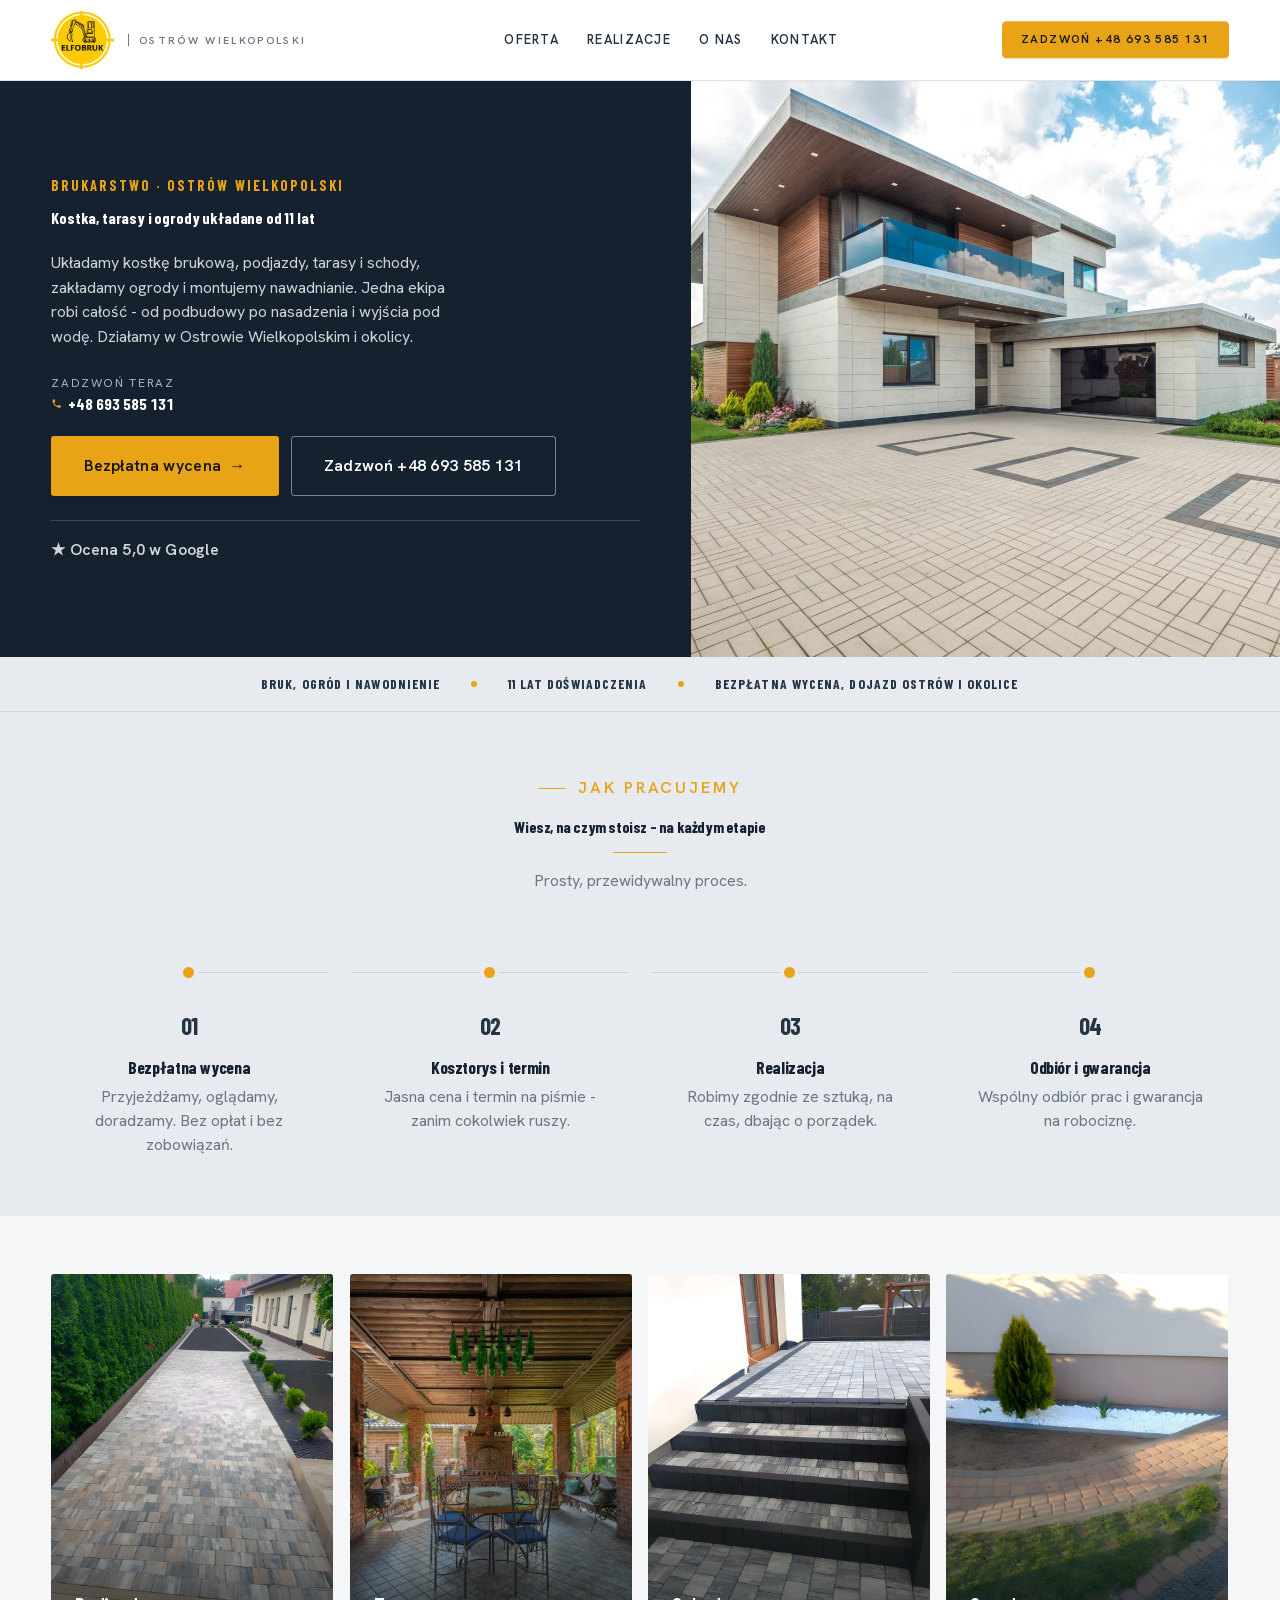
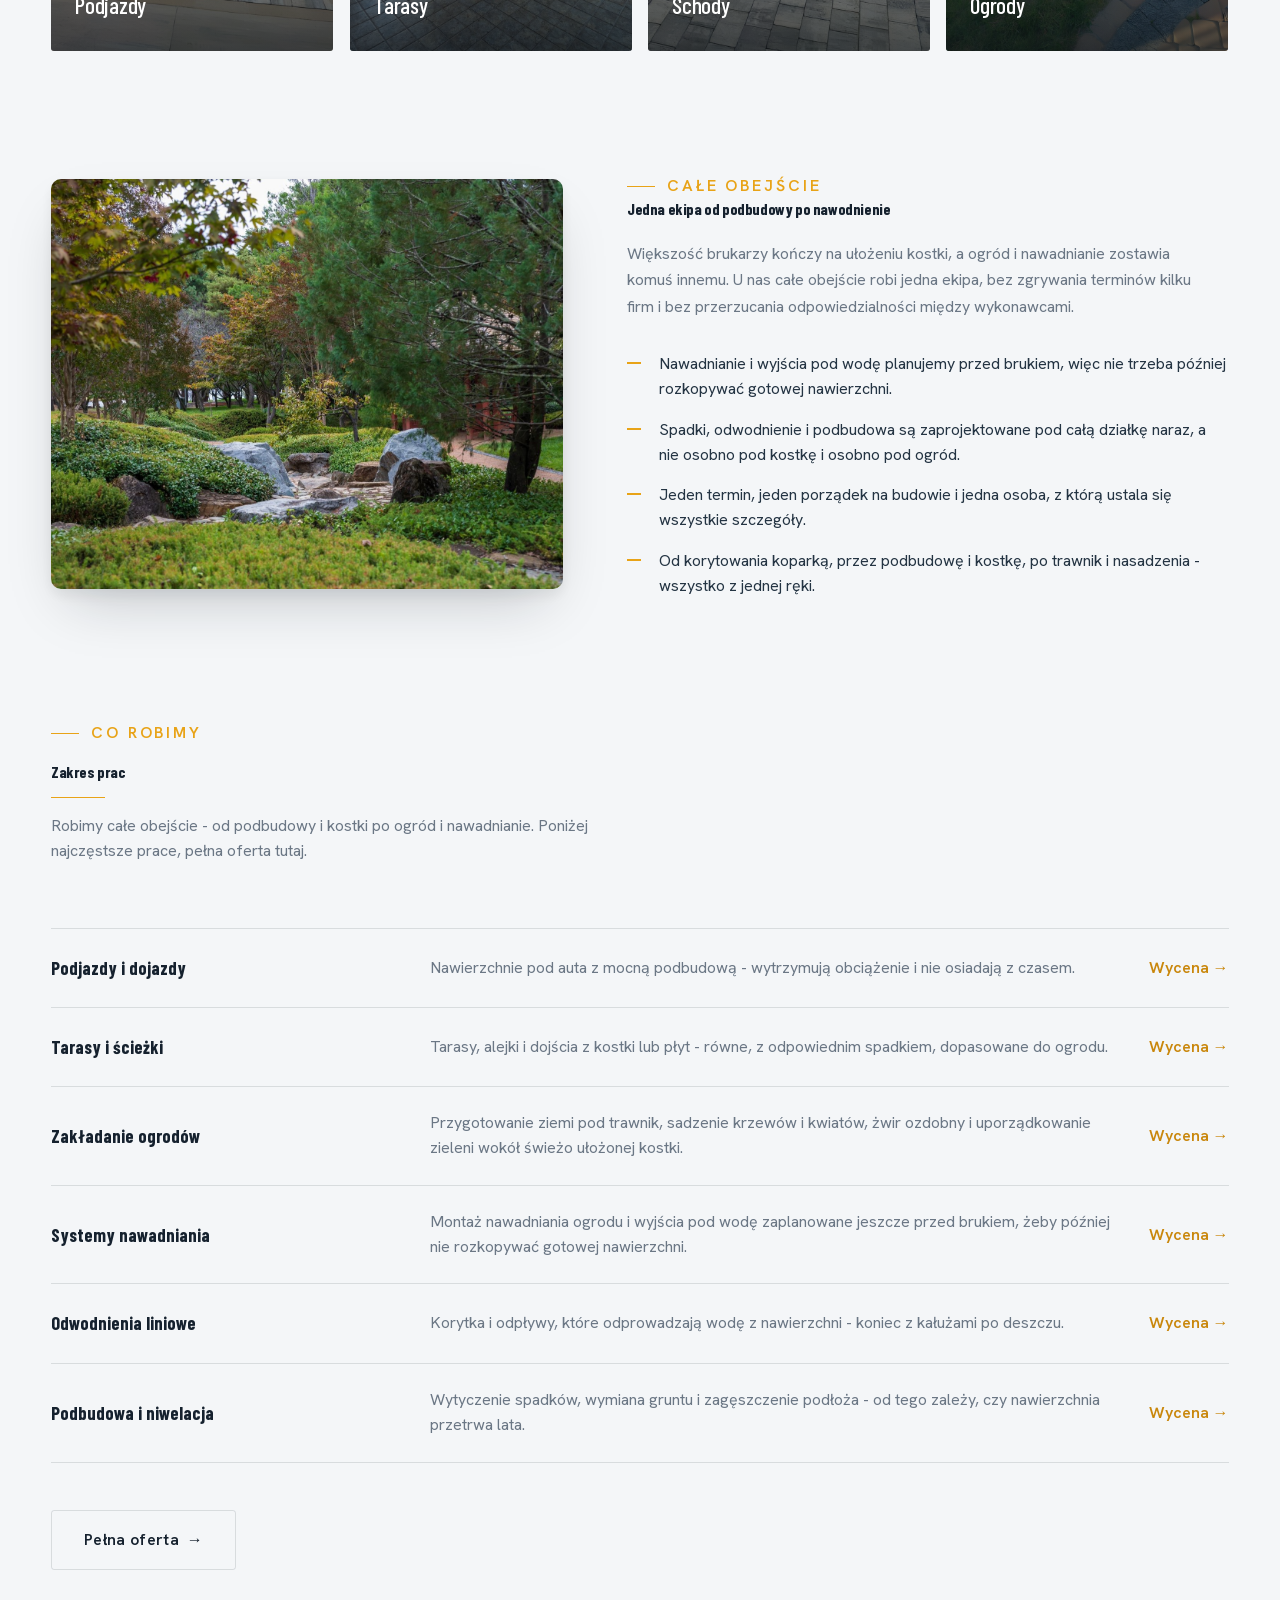
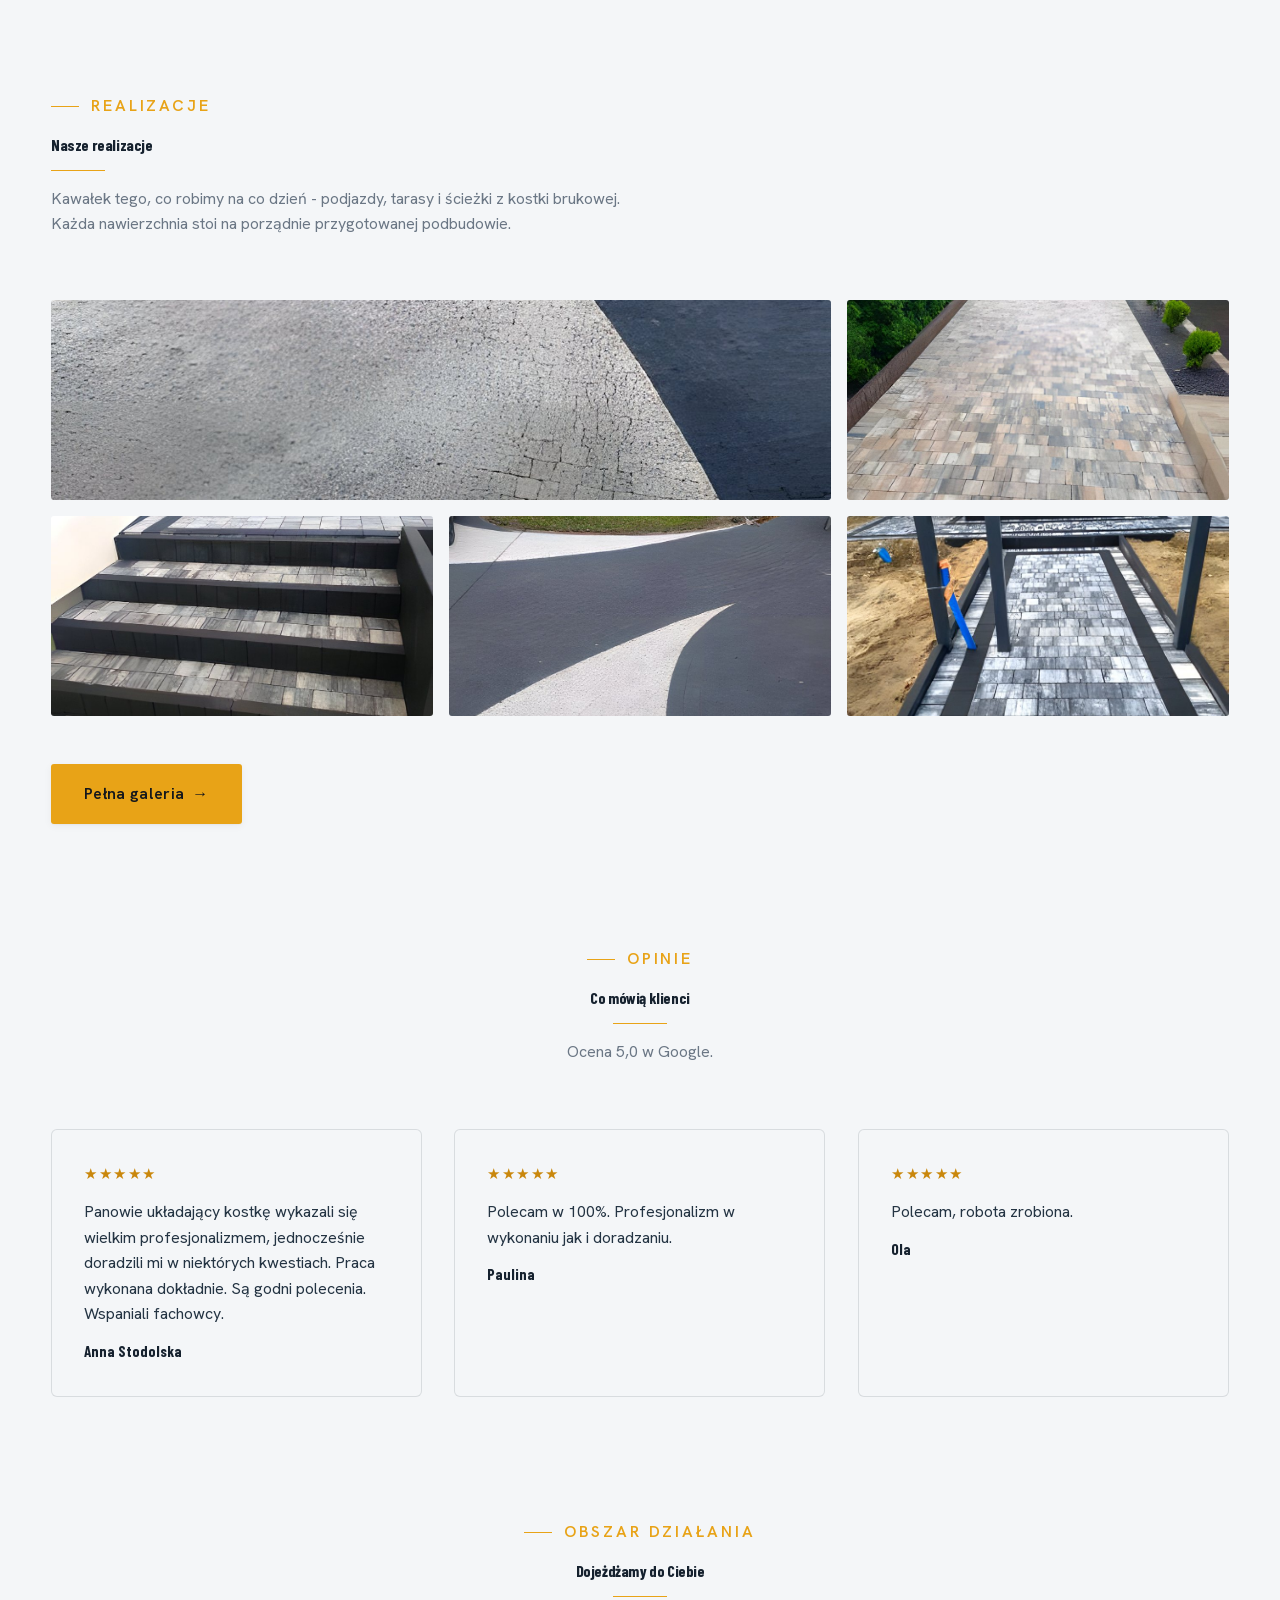
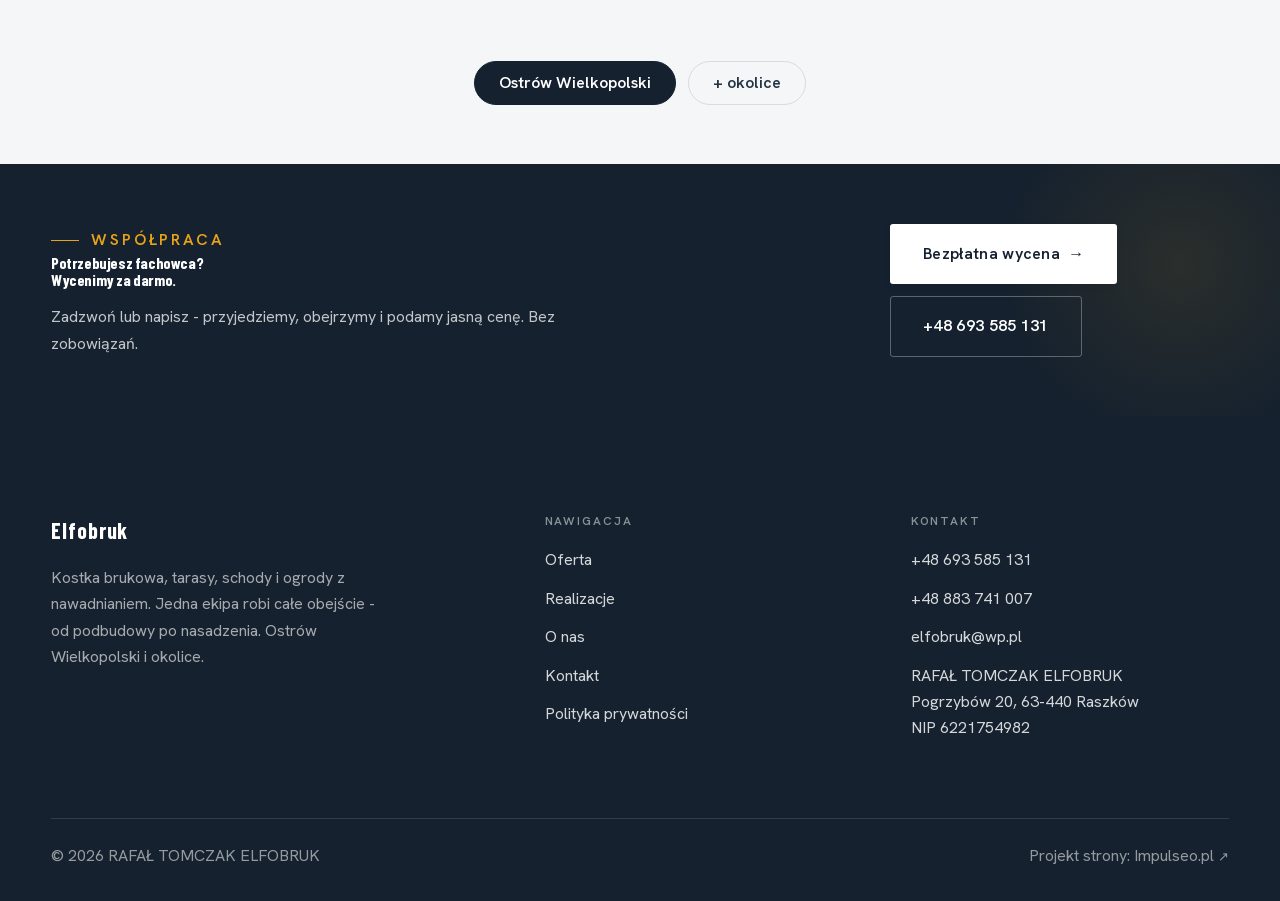
==== index.html @ 78e5d78e "Oferta bez zdjęć (sam opis) + usunięcie 'Sprzątamy po sobie' z kroku 04 - oferta.html: 9 usług bez g" ====
<!DOCTYPE html>
<html lang="pl">
<head>
<meta charset="UTF-8">
<meta name="viewport" content="width=device-width, initial-scale=1.0">
<title>Elfobruk - Brukarstwo · Ostrów Wielkopolski</title>
<meta name="description" content="Elfobruk (Rafał Tomczak) - kostka brukowa, podjazdy, tarasy, schody, zakładanie ogrodów i nawadnianie. Jedna ekipa od podbudowy po nasadzenia. Ostrów Wielkopolski i okolice.">
<link rel="stylesheet" href="assets/fonts.css">
<link rel="stylesheet" href="assets/styles.css">
<link rel="icon" href="favicon-180.png" sizes="180x180" type="image/png">
<link rel="icon" href="favicon-32.png" sizes="32x32" type="image/png">
<link rel="apple-touch-icon" href="favicon-180.png">
<link rel="canonical" href="https://elfobruk.pl/index.html">
<meta property="og:title" content="Elfobruk - Brukarstwo · Ostrów Wielkopolski">
<meta property="og:description" content="Elfobruk (Rafał Tomczak) - kostka brukowa, podjazdy, tarasy, schody, zakładanie ogrodów i nawadnianie. Jedna ekipa od podbudowy po nasadzenia. Ostrów Wielkopolski i okolice.">
<meta property="og:type" content="website">
<meta property="og:url" content="https://elfobruk.pl/index.html">
<meta property="og:image" content="https://elfobruk.pl/img/hero.jpg">
<meta property="og:locale" content="pl_PL">
<script type="application/ld+json">
{
  "@context": "https://schema.org",
  "@type": "GeneralContractor",
  "name": "RAFAŁ TOMCZAK ELFOBRUK",
  "image": "https://elfobruk.pl/img/hero.jpg",
  "telephone": "+48693585131",
  "email": "elfobruk@wp.pl",
  "url": "https://elfobruk.pl/",
  "address": {"@type": "PostalAddress", "streetAddress": "Pogrzybów 20", "addressLocality": "Raszków", "postalCode": "63-440", "addressCountry": "PL"},
  "geo": {"@type": "GeoCoordinates", "latitude": 51.6638011, "longitude": 17.7907187},
  "areaServed": "Ostrów Wielkopolski i powiat ostrowski",
  "openingHoursSpecification": [
    {"@type": "OpeningHoursSpecification", "dayOfWeek": ["Monday","Tuesday","Wednesday","Thursday","Friday"], "opens": "07:00", "closes": "19:00"},
    {"@type": "OpeningHoursSpecification", "dayOfWeek": "Saturday", "opens": "07:00", "closes": "14:00"}
  ],
  "priceRange": "$$",
  "aggregateRating": {"@type": "AggregateRating", "ratingValue": "5.0", "reviewCount": "6"}
}
</script>
</head>
<body>

<header class="nav">
  <div class="wrap nav-inner">
    <a class="brand" href="index.html"><img class="brand-logo" src="img/logo-nav.png" alt="Elfobruk - brukarstwo Ostrów Wielkopolski"><span class="brand-txt"><span class="sub">Ostrów Wielkopolski</span></span></a>
    <nav class="nav-links">
      <a href="oferta.html">Oferta</a>
      <a href="realizacje.html">Realizacje</a>
      <a href="o-nas.html">O nas</a>
      <a href="kontakt.html">Kontakt</a>
      <a href="tel:+48693585131" class="btn btn-accent">Zadzwoń +48 693 585 131</a>
    </nav>
    <button class="nav-toggle" aria-label="Menu"><span></span><span></span><span></span></button>
  </div>
</header>

<section class="hero-fach">
  <img class="hf-photo" src="img/g4.jpg" alt="Elfobruk">
  <div class="hf-panel">
      <span class="hf-kicker">Brukarstwo · Ostrów Wielkopolski</span>
      <h1 class="hf-title">Kostka, tarasy i ogrody układane od 11 lat</h1>
      <p class="hf-lead">Układamy kostkę brukową, podjazdy, tarasy i schody, zakładamy ogrody i montujemy nawadnianie. Jedna ekipa robi całość - od podbudowy po nasadzenia i wyjścia pod wodę. Działamy w Ostrowie Wielkopolskim i okolicy.</p>
      <a class="hf-phone" href="tel:+48693585131"><span class="hf-phone-lab">Zadzwoń teraz</span><span class="hf-phone-num"><svg class="ico-tel" width="16" height="16" viewBox="0 0 24 24" fill="none" aria-hidden="true"><path d="M6.6 10.8a15.5 15.5 0 0 0 6.6 6.6l2.2-2.2a1 1 0 0 1 1-.24 11.4 11.4 0 0 0 3.6.58 1 1 0 0 1 1 1V20a1 1 0 0 1-1 1A17 17 0 0 1 3 4a1 1 0 0 1 1-1h3.5a1 1 0 0 1 1 1c0 1.25.2 2.46.58 3.6a1 1 0 0 1-.25 1l-2.23 2.2Z" fill="currentColor"/></svg> +48 693 585 131</span></a>
      <div class="hf-actions">
        <a href="kontakt.html" class="btn btn-accent">Bezpłatna wycena <span class="arr">→</span></a>
        <a href="tel:+48693585131" class="btn btn-ghost hf-ghost">Zadzwoń +48 693 585 131</a>
      </div>
      <div class="hf-trust">★ Ocena 5,0 w Google</div>
  </div>
</section>
<section class="fach-promise">
  <div class="wrap">
    <ul class="fp-row reveal"><li>Bruk, ogród i nawodnienie</li><li>11 lat doświadczenia</li><li>Bezpłatna wycena, dojazd Ostrów i okolice</li></ul>
  </div>
</section>
<section class="proces fachowcy">
  <div class="wrap">
    <div class="head center reveal">
      <span class="eyebrow">Jak pracujemy</span>
      <h2>Wiesz, na czym stoisz - na każdym etapie</h2>
      <p>Prosty, przewidywalny proces.</p>
    </div>
    <ol class="proces-line">
      <li class="reveal"><span class="pno">01</span><h3>Bezpłatna wycena</h3><p>Przyjeżdżamy, oglądamy, doradzamy. Bez opłat i bez zobowiązań.</p></li>
      <li class="reveal"><span class="pno">02</span><h3>Kosztorys i termin</h3><p>Jasna cena i termin na piśmie - zanim cokolwiek ruszy.</p></li>
      <li class="reveal"><span class="pno">03</span><h3>Realizacja</h3><p>Robimy zgodnie ze sztuką, na czas, dbając o porządek.</p></li>
      <li class="reveal"><span class="pno">04</span><h3>Odbiór i gwarancja</h3><p>Wspólny odbiór prac i gwarancja na robociznę.</p></li>
    </ol>
  </div>
</section>
<section class="gateways-band">
  <div class="wrap">
    <div class="gateways g-4">
      <a href="oferta.html" class="gateway reveal"><img src="img/gw-podjazd.jpg" alt="Podjazdy z kostki" loading="lazy"><span class="g-ttl">Podjazdy</span></a>
      <a href="oferta.html" class="gateway reveal"><img src="img/gw-taras.jpg" alt="Tarasy z kostki" loading="lazy"><span class="g-ttl">Tarasy</span></a>
      <a href="oferta.html" class="gateway reveal"><img src="img/gw-schody.jpg" alt="Schody z kostki" loading="lazy"><span class="g-ttl">Schody</span></a>
      <a href="oferta.html" class="gateway reveal"><img src="img/gw-ogrod.jpg" alt="Zakładanie ogrodów" loading="lazy"><span class="g-ttl">Ogrody</span></a>
    </div>
  </div>
</section>
<section class="komplet">
  <div class="wrap split">
    <div class="split-art reveal"><img src="img/about.jpg" alt="Całe obejście - kostka i ogród w jednej realizacji" loading="lazy"></div>
    <div class="split-copy reveal">
      <span class="eyebrow">Całe obejście</span>
      <h2>Jedna ekipa od podbudowy po nawodnienie</h2>
      <p class="muted">Większość brukarzy kończy na ułożeniu kostki, a ogród i nawadnianie zostawia komuś innemu. U nas całe obejście robi jedna ekipa, bez zgrywania terminów kilku firm i bez przerzucania odpowiedzialności między wykonawcami.</p>
      <ul class="komplet-list">
        <li>Nawadnianie i wyjścia pod wodę planujemy przed brukiem, więc nie trzeba później rozkopywać gotowej nawierzchni.</li>
        <li>Spadki, odwodnienie i podbudowa są zaprojektowane pod całą działkę naraz, a nie osobno pod kostkę i osobno pod ogród.</li>
        <li>Jeden termin, jeden porządek na budowie i jedna osoba, z którą ustala się wszystkie szczegóły.</li>
        <li>Od korytowania koparką, przez podbudowę i kostkę, po trawnik i nasadzenia - wszystko z jednej ręki.</li>
      </ul>
    </div>
  </div>
</section>
<section class="fach-uslugi">
  <div class="wrap">
    <div class="head reveal">
      <span class="eyebrow">Co robimy</span>
      <h2>Zakres prac</h2>
      <p>Robimy całe obejście - od podbudowy i kostki po ogród i nawadnianie. Poniżej najczęstsze prace, <a href="oferta.html">pełna oferta tutaj</a>.</p>
    </div>
    <ul class="fu-list">
      <li class="fu-row reveal"><div class="fu-name">Podjazdy i dojazdy</div><div class="fu-desc">Nawierzchnie pod auta z mocną podbudową - wytrzymują obciążenie i nie osiadają z czasem.</div><a class="fu-cta" href="kontakt.html">Wycena <span class="arr">→</span></a></li>
      <li class="fu-row reveal"><div class="fu-name">Tarasy i ścieżki</div><div class="fu-desc">Tarasy, alejki i dojścia z kostki lub płyt - równe, z odpowiednim spadkiem, dopasowane do ogrodu.</div><a class="fu-cta" href="kontakt.html">Wycena <span class="arr">→</span></a></li>
      <li class="fu-row reveal"><div class="fu-name">Zakładanie ogrodów</div><div class="fu-desc">Przygotowanie ziemi pod trawnik, sadzenie krzewów i kwiatów, żwir ozdobny i uporządkowanie zieleni wokół świeżo ułożonej kostki.</div><a class="fu-cta" href="kontakt.html">Wycena <span class="arr">→</span></a></li>
      <li class="fu-row reveal"><div class="fu-name">Systemy nawadniania</div><div class="fu-desc">Montaż nawadniania ogrodu i wyjścia pod wodę zaplanowane jeszcze przed brukiem, żeby później nie rozkopywać gotowej nawierzchni.</div><a class="fu-cta" href="kontakt.html">Wycena <span class="arr">→</span></a></li>
      <li class="fu-row reveal"><div class="fu-name">Odwodnienia liniowe</div><div class="fu-desc">Korytka i odpływy, które odprowadzają wodę z nawierzchni - koniec z kałużami po deszczu.</div><a class="fu-cta" href="kontakt.html">Wycena <span class="arr">→</span></a></li>
      <li class="fu-row reveal"><div class="fu-name">Podbudowa i niwelacja</div><div class="fu-desc">Wytyczenie spadków, wymiana gruntu i zagęszczenie podłoża - od tego zależy, czy nawierzchnia przetrwa lata.</div><a class="fu-cta" href="kontakt.html">Wycena <span class="arr">→</span></a></li>
    </ul>
    <div style="margin-top:var(--space-7)" class="reveal"><a href="oferta.html" class="btn btn-ghost">Pełna oferta <span class="arr">→</span></a></div>
  </div>
</section>
<section>
  <div class="wrap">
    <div class="head reveal">
      <span class="eyebrow">Realizacje</span>
      <h2>Nasze realizacje</h2>
      <p>Kawałek tego, co robimy na co dzień - podjazdy, tarasy i ścieżki z kostki brukowej. Każda nawierzchnia stoi na porządnie przygotowanej podbudowie.</p>
    </div>
    <div class="gallery">
      <div class="tile t-two3 reveal"><img src="img/pv-big.jpg" alt="Podjazd z kostki układany w łuk" loading="lazy"><div class="cap">Kostka układana w łuk</div></div>
      <div class="tile t-third reveal"><img src="img/pv-drive.jpg" alt="Długi podjazd do domu" loading="lazy"><div class="cap">Długi podjazd do domu</div></div>
      <div class="tile t-third reveal"><img src="img/pv-steps.jpg" alt="Schody wejściowe z kostki" loading="lazy"><div class="cap">Schody wejściowe z kostki</div></div>
      <div class="tile t-third reveal"><img src="img/pv-garden.jpg" alt="Ścieżka i trawnik" loading="lazy"><div class="cap">Ścieżka i trawnik</div></div>
      <div class="tile t-third reveal"><img src="img/real25.jpg" alt="Nawierzchnia z kostki brukowej" loading="lazy"><div class="cap">Nawierzchnia z kostki</div></div>
    </div>
    <div style="margin-top:var(--space-7)" class="reveal"><a href="realizacje.html" class="btn btn-accent">Pełna galeria <span class="arr">→</span></a></div>
  </div>
</section>
<section class="opinie">
  <div class="wrap">
    <div class="head center reveal">
      <span class="eyebrow">Opinie</span>
      <h2>Co mówią klienci</h2>
      <p>Ocena 5,0 w Google.</p>
    </div>
    <div class="opinie-grid">
      <figure class="op-card reveal">
        <div class="op-star">★★★★★</div>
        <blockquote>Panowie układający kostkę wykazali się wielkim profesjonalizmem, jednocześnie doradzili mi w niektórych kwestiach. Praca wykonana dokładnie. Są godni polecenia. Wspaniali fachowcy.</blockquote>
        <figcaption class="op-autor">Anna Stodolska</figcaption>
      </figure>
      <figure class="op-card reveal">
        <div class="op-star">★★★★★</div>
        <blockquote>Polecam w 100%. Profesjonalizm w wykonaniu jak i doradzaniu.</blockquote>
        <figcaption class="op-autor">Paulina</figcaption>
      </figure>
      <figure class="op-card reveal">
        <div class="op-star">★★★★★</div>
        <blockquote>Polecam, robota zrobiona.</blockquote>
        <figcaption class="op-autor">Ola</figcaption>
      </figure>
    </div>
  </div>
</section>
<section class="obszar">
  <div class="wrap">
    <div class="head center reveal">
      <span class="eyebrow">Obszar działania</span>
      <h2>Dojeżdżamy do Ciebie</h2>
    </div>
    <ul class="obszar-list reveal"><li class="is-home">Ostrów Wielkopolski</li><li>+ okolice</li></ul>
  </div>
</section>
<section class="cta">
  <div class="wrap">
    <div class="reveal">
      <span class="eyebrow">Współpraca</span>
      <h2>Potrzebujesz fachowca? Wycenimy za darmo.</h2>
      <p>Zadzwoń lub napisz - przyjedziemy, obejrzymy i podamy jasną cenę. Bez zobowiązań.</p>
    </div>
    <div class="cta-actions reveal">
      <a href="kontakt.html" class="btn btn-light">Bezpłatna wycena <span class="arr">→</span></a>
      <a href="tel:+48693585131" class="btn btn-ghost" style="color:#fff;border-color:rgba(255,255,255,.3)">+48 693 585 131</a>
    </div>
  </div>
</section>

<footer>
  <div class="wrap">
    <div class="foot-grid">
      <div class="foot-brand">
        <div class="name">Elfobruk</div>
        <p>Kostka brukowa, tarasy, schody i ogrody z nawadnianiem. Jedna ekipa robi całe obejście - od podbudowy po nasadzenia. Ostrów Wielkopolski i okolice.</p>
      </div>
      <div class="foot-col">
        <h4>Nawigacja</h4>
        <a href="oferta.html">Oferta</a>
        <a href="realizacje.html">Realizacje</a>
        <a href="o-nas.html">O nas</a>
        <a href="kontakt.html">Kontakt</a>
        <a href="polityka-prywatnosci.html">Polityka prywatności</a>
      </div>
      <div class="foot-col">
        <h4>Kontakt</h4>
        <a href="tel:+48693585131">+48 693 585 131</a>
        <a href="tel:+48883741007">+48 883 741 007</a>
        <a href="mailto:elfobruk@wp.pl">elfobruk@wp.pl</a>
        <p>RAFAŁ TOMCZAK ELFOBRUK<br>Pogrzybów 20, 63-440 Raszków<br>NIP 6221754982</p>
      </div>
    </div>
    <div class="foot-bot">
      <span>© 2026 RAFAŁ TOMCZAK ELFOBRUK</span>
      <span>Projekt strony: <a href="https://impulseo.pl" target="_blank" rel="noopener">Impulseo.pl <span class="arr" aria-hidden="true">&#8599;</span></a></span>
    </div>
  </div>
</footer>
<div class="sticky-call"><a class="sc-call" href="tel:+48693585131"><svg class="ico-tel" width="16" height="16" viewBox="0 0 24 24" fill="none" aria-hidden="true"><path d="M6.6 10.8a15.5 15.5 0 0 0 6.6 6.6l2.2-2.2a1 1 0 0 1 1-.24 11.4 11.4 0 0 0 3.6.58 1 1 0 0 1 1 1V20a1 1 0 0 1-1 1A17 17 0 0 1 3 4a1 1 0 0 1 1-1h3.5a1 1 0 0 1 1 1c0 1.25.2 2.46.58 3.6a1 1 0 0 1-.25 1l-2.23 2.2Z" fill="currentColor"/></svg> Zadzwoń</a><a class="sc-quote" href="kontakt.html">Bezpłatna wycena</a></div>

<script src="assets/main.js"></script>
</body>
</html>
---- assets/fonts.css ----
@font-face {
  font-family: 'Barlow Condensed';
  font-style: normal;
  font-weight: 500;
  font-display: swap;
  src: url(fonts/barlow-condensed-500-latinext.woff2) format('woff2');
  unicode-range: U+0100-02BA, U+02BD-02C5, U+02C7-02CC, U+02CE-02D7, U+02DD-02FF, U+0304, U+0308, U+0329, U+1D00-1DBF, U+1E00-1E9F, U+1EF2-1EFF, U+2020, U+20A0-20AB, U+20AD-20C0, U+2113, U+2C60-2C7F, U+A720-A7FF;
}
@font-face {
  font-family: 'Barlow Condensed';
  font-style: normal;
  font-weight: 500;
  font-display: swap;
  src: url(fonts/barlow-condensed-500-latin.woff2) format('woff2');
  unicode-range: U+0000-00FF, U+0131, U+0152-0153, U+02BB-02BC, U+02C6, U+02DA, U+02DC, U+0304, U+0308, U+0329, U+2000-206F, U+20AC, U+2122, U+2191, U+2193, U+2212, U+2215, U+FEFF, U+FFFD;
}
@font-face {
  font-family: 'Barlow Condensed';
  font-style: normal;
  font-weight: 600;
  font-display: swap;
  src: url(fonts/barlow-condensed-600-latinext.woff2) format('woff2');
  unicode-range: U+0100-02BA, U+02BD-02C5, U+02C7-02CC, U+02CE-02D7, U+02DD-02FF, U+0304, U+0308, U+0329, U+1D00-1DBF, U+1E00-1E9F, U+1EF2-1EFF, U+2020, U+20A0-20AB, U+20AD-20C0, U+2113, U+2C60-2C7F, U+A720-A7FF;
}
@font-face {
  font-family: 'Barlow Condensed';
  font-style: normal;
  font-weight: 600;
  font-display: swap;
  src: url(fonts/barlow-condensed-600-latin.woff2) format('woff2');
  unicode-range: U+0000-00FF, U+0131, U+0152-0153, U+02BB-02BC, U+02C6, U+02DA, U+02DC, U+0304, U+0308, U+0329, U+2000-206F, U+20AC, U+2122, U+2191, U+2193, U+2212, U+2215, U+FEFF, U+FFFD;
}
@font-face {
  font-family: 'Barlow Condensed';
  font-style: normal;
  font-weight: 700;
  font-display: swap;
  src: url(fonts/barlow-condensed-700-latinext.woff2) format('woff2');
  unicode-range: U+0100-02BA, U+02BD-02C5, U+02C7-02CC, U+02CE-02D7, U+02DD-02FF, U+0304, U+0308, U+0329, U+1D00-1DBF, U+1E00-1E9F, U+1EF2-1EFF, U+2020, U+20A0-20AB, U+20AD-20C0, U+2113, U+2C60-2C7F, U+A720-A7FF;
}
@font-face {
  font-family: 'Barlow Condensed';
  font-style: normal;
  font-weight: 700;
  font-display: swap;
  src: url(fonts/barlow-condensed-700-latin.woff2) format('woff2');
  unicode-range: U+0000-00FF, U+0131, U+0152-0153, U+02BB-02BC, U+02C6, U+02DA, U+02DC, U+0304, U+0308, U+0329, U+2000-206F, U+20AC, U+2122, U+2191, U+2193, U+2212, U+2215, U+FEFF, U+FFFD;
}
@font-face {
  font-family: 'Hanken Grotesk';
  font-style: normal;
  font-weight: 400;
  font-display: swap;
  src: url(fonts/hanken-grotesk-400-x.woff2) format('woff2');
  unicode-range: U+0460-052F, U+1C80-1C8A, U+20B4, U+2DE0-2DFF, U+A640-A69F, U+FE2E-FE2F;
}
@font-face {
  font-family: 'Hanken Grotesk';
  font-style: normal;
  font-weight: 400;
  font-display: swap;
  src: url(fonts/hanken-grotesk-400-latinext.woff2) format('woff2');
  unicode-range: U+0100-02BA, U+02BD-02C5, U+02C7-02CC, U+02CE-02D7, U+02DD-02FF, U+0304, U+0308, U+0329, U+1D00-1DBF, U+1E00-1E9F, U+1EF2-1EFF, U+2020, U+20A0-20AB, U+20AD-20C0, U+2113, U+2C60-2C7F, U+A720-A7FF;
}
@font-face {
  font-family: 'Hanken Grotesk';
  font-style: normal;
  font-weight: 400;
  font-display: swap;
  src: url(fonts/hanken-grotesk-400-latin.woff2) format('woff2');
  unicode-range: U+0000-00FF, U+0131, U+0152-0153, U+02BB-02BC, U+02C6, U+02DA, U+02DC, U+0304, U+0308, U+0329, U+2000-206F, U+20AC, U+2122, U+2191, U+2193, U+2212, U+2215, U+FEFF, U+FFFD;
}
@font-face {
  font-family: 'Hanken Grotesk';
  font-style: normal;
  font-weight: 500;
  font-display: swap;
  src: url(fonts/hanken-grotesk-500-x.woff2) format('woff2');
  unicode-range: U+0460-052F, U+1C80-1C8A, U+20B4, U+2DE0-2DFF, U+A640-A69F, U+FE2E-FE2F;
}
@font-face {
  font-family: 'Hanken Grotesk';
  font-style: normal;
  font-weight: 500;
  font-display: swap;
  src: url(fonts/hanken-grotesk-500-latinext.woff2) format('woff2');
  unicode-range: U+0100-02BA, U+02BD-02C5, U+02C7-02CC, U+02CE-02D7, U+02DD-02FF, U+0304, U+0308, U+0329, U+1D00-1DBF, U+1E00-1E9F, U+1EF2-1EFF, U+2020, U+20A0-20AB, U+20AD-20C0, U+2113, U+2C60-2C7F, U+A720-A7FF;
}
@font-face {
  font-family: 'Hanken Grotesk';
  font-style: normal;
  font-weight: 500;
  font-display: swap;
  src: url(fonts/hanken-grotesk-500-latin.woff2) format('woff2');
  unicode-range: U+0000-00FF, U+0131, U+0152-0153, U+02BB-02BC, U+02C6, U+02DA, U+02DC, U+0304, U+0308, U+0329, U+2000-206F, U+20AC, U+2122, U+2191, U+2193, U+2212, U+2215, U+FEFF, U+FFFD;
}
@font-face {
  font-family: 'Hanken Grotesk';
  font-style: normal;
  font-weight: 600;
  font-display: swap;
  src: url(fonts/hanken-grotesk-600-x.woff2) format('woff2');
  unicode-range: U+0460-052F, U+1C80-1C8A, U+20B4, U+2DE0-2DFF, U+A640-A69F, U+FE2E-FE2F;
}
@font-face {
  font-family: 'Hanken Grotesk';
  font-style: normal;
  font-weight: 600;
  font-display: swap;
  src: url(fonts/hanken-grotesk-600-latinext.woff2) format('woff2');
  unicode-range: U+0100-02BA, U+02BD-02C5, U+02C7-02CC, U+02CE-02D7, U+02DD-02FF, U+0304, U+0308, U+0329, U+1D00-1DBF, U+1E00-1E9F, U+1EF2-1EFF, U+2020, U+20A0-20AB, U+20AD-20C0, U+2113, U+2C60-2C7F, U+A720-A7FF;
}
@font-face {
  font-family: 'Hanken Grotesk';
  font-style: normal;
  font-weight: 600;
  font-display: swap;
  src: url(fonts/hanken-grotesk-600-latin.woff2) format('woff2');
  unicode-range: U+0000-00FF, U+0131, U+0152-0153, U+02BB-02BC, U+02C6, U+02DA, U+02DC, U+0304, U+0308, U+0329, U+2000-206F, U+20AC, U+2122, U+2191, U+2193, U+2212, U+2215, U+FEFF, U+FFFD;
}
---- assets/styles.css ----
/* ============================================================
   STOLBASZ - premium, architektoniczny B2B fit-out
   Jasna paleta, zero brązu. System wg premium-web-craft.
   Projekt strony: Krzysztof Brzeziński
   ============================================================ */

:root{
  /* PALETA - jasna, architektoniczna, chłodna */
  --paper:#F4F6F8;          /* główne tło */
  --paper-2:#E7EBEF;        /* sekcje alternatywne (chłodny jasny szary) */
  --paper-3:#E7EBEF;        /* delikatne wypełnienia */
  --ink:#15212E;            /* tekst główny - chłodny grafit */
  --ink-soft:#243443;       /* nagłówki drugorzędne */
  --muted:#6B7785;          /* tekst poboczny */
  --line:rgba(21,33,46,.12);/* hairline */
  --accent:#E8A317;         /* stonowany petrol-slate - jedyny akcent */
  --accent-d:#C9870C;
  --accent-soft:rgba(232,163,23,.10);
  --dark:#15212E;           /* sekcje ciemne (stopka/CTA) */

  /* ODSTĘPY - skala 4/8 */
  --space-1:4px; --space-2:8px; --space-3:12px; --space-4:16px; --space-5:24px;
  --space-6:32px; --space-7:48px; --space-8:64px; --space-9:96px; --space-10:128px;

  /* TYPOGRAFIA - fluid clamp() */
  --text-sm:clamp(.82rem,.8rem+.1vw,.9rem);
  --text-base:clamp(1rem,.97rem+.15vw,1.1rem);
  --text-lg:clamp(1.12rem,1.05rem+.3vw,1.3rem);
  --text-h3:clamp(1.2rem,1.1rem+.5vw,1.5rem);
  --text-h2:clamp(1.9rem,1.5rem+1.9vw,2.8rem);
  --text-h1:clamp(2.6rem,1.9rem+3.6vw,4.6rem);

  /* PROMIENIE - architektoniczne, raczej ostre */
  --r-sm:3px; --r-md:6px; --r-lg:10px;

  /* RUCH */
  --ease:cubic-bezier(.25,.46,.45,.94); --dur:.24s;

  /* CIENIE - miękkie, warstwowe */
  --sh-sm:0 1px 2px rgba(16,24,32,.04), 0 2px 8px rgba(16,24,32,.05);
  --sh-md:0 2px 6px rgba(16,24,32,.05), 0 12px 28px -8px rgba(16,24,32,.12);
  --sh-lg:0 6px 14px rgba(16,24,32,.07), 0 26px 56px -18px rgba(16,24,32,.22);

  --hairline:1px solid var(--line);

  --font-display:'Barlow Condensed','Hanken Grotesk',sans-serif;
  --font-body:'Hanken Grotesk',sans-serif;
}

*{box-sizing:border-box;margin:0;padding:0}
html{scroll-behavior:smooth}
body{
  font-family:var(--font-body);
  font-size:var(--text-base);
  line-height:1.65;
  color:var(--ink);
  background:var(--paper);
  -webkit-font-smoothing:antialiased;
  text-rendering:optimizeLegibility;
}
img{max-width:100%;display:block}
a{color:inherit;text-decoration:none}

.wrap{width:min(92%,1180px);margin-inline:auto}
section{padding-block:clamp(52px,6.5vw,96px)}

h1,h2,h3{font-family:var(--font-display);font-weight:700;line-height:1.08;letter-spacing:-.02em;color:var(--ink)}
h1{font-size:var(--text-h1);letter-spacing:-.035em}
h2{font-size:var(--text-h2);letter-spacing:-.025em}
h3{font-size:var(--text-h3)}
p{max-width:65ch}

.eyebrow{
  font-family:var(--font-body);
  font-size:var(--text-sm);
  font-weight:600;
  letter-spacing:.18em;
  text-transform:uppercase;
  color:var(--accent);
  display:inline-flex;align-items:center;gap:var(--space-3);
}
.eyebrow::before{content:"";width:28px;height:1px;background:var(--accent);display:inline-block}

.muted{color:var(--muted)}
.lead{font-size:var(--text-lg);line-height:1.55;color:var(--ink-soft);max-width:50ch}

/* ---------- BUTTONS ---------- */
.btn{
  display:inline-flex;align-items:center;gap:var(--space-2);
  font-weight:600;font-size:var(--text-sm);letter-spacing:.02em;
  padding:var(--space-4) var(--space-6);
  border-radius:var(--r-sm);
  transition:transform var(--dur) var(--ease),box-shadow var(--dur) var(--ease),background var(--dur) var(--ease);
  cursor:pointer;border:1px solid transparent;
}
.btn-accent{background:var(--accent);color:#fff;box-shadow:var(--sh-sm)}
.btn-accent:hover{background:var(--accent-d);transform:translateY(-2px);box-shadow:var(--sh-md)}
.btn-accent:active{transform:translateY(0);box-shadow:var(--sh-sm)}
.btn-ghost{background:transparent;color:var(--ink);border-color:var(--line)}
.btn-ghost:hover{border-color:var(--accent);color:var(--accent);transform:translateY(-2px)}
.btn-light{background:#fff;color:var(--ink);box-shadow:var(--sh-sm)}
.btn-light:hover{transform:translateY(-2px);box-shadow:var(--sh-md)}
.btn .arr{transition:transform var(--dur) var(--ease)}
.btn:hover .arr{transform:translateX(4px)}

/* ---------- NAV ---------- */
.nav{
  position:sticky;top:0;z-index:50;
  background:color-mix(in srgb,var(--paper) 88%,transparent);
  backdrop-filter:saturate(140%) blur(10px);
  border-bottom:var(--hairline);
}
.nav-inner{display:flex;align-items:center;justify-content:space-between;height:72px}
.brand{display:flex;flex-direction:column;line-height:1}
.brand .name{font-family:var(--font-display);font-weight:800;font-size:1.35rem;letter-spacing:.04em}
.brand .sub{font-size:.62rem;letter-spacing:.34em;text-transform:uppercase;color:var(--muted);margin-top:5px}
.nav-links{display:flex;align-items:center;gap:var(--space-6)}
.nav-links a{font-size:var(--text-sm);font-weight:500;color:var(--ink-soft);position:relative;padding-block:4px;transition:color var(--dur) var(--ease)}
.nav-links a::after{content:"";position:absolute;left:0;bottom:0;width:0;height:1.5px;background:var(--accent);transition:width var(--dur) var(--ease)}
.nav-links a:hover,.nav-links a.active{color:var(--ink)}
.nav-links a:hover::after,.nav-links a.active::after{width:100%}
.nav-links .btn{padding:var(--space-2) var(--space-5)}
/* przyciski w nav: właściwy kolor (przebij .nav-links a) + bez podkreślenia */
.nav-links a.btn-accent{color:#fff}
.nav-links a.btn-ghost,.nav-links a.btn-light{color:var(--ink)}
.nav-links a.btn::after{display:none}
.nav-toggle{display:none;background:none;border:none;cursor:pointer;flex-direction:column;gap:5px;padding:8px}
.nav-toggle span{width:24px;height:2px;background:var(--ink);transition:var(--dur)}

/* ---------- HERO (split) ---------- */
.hero{position:relative;overflow:hidden;border-bottom:var(--hairline)}
.hero-grid{display:grid;grid-template-columns:1.05fr .95fr;gap:clamp(24px,4vw,60px);align-items:center;
  padding-block:clamp(36px,4.5vw,64px)}
.hero-copy .eyebrow{margin-bottom:var(--space-5)}
.hero-copy h1{margin-bottom:var(--space-5)}
.hero-copy .lead{margin-bottom:var(--space-7)}
.hero-actions{display:flex;flex-wrap:wrap;gap:var(--space-4)}
.hero-art{position:relative;aspect-ratio:4/3;border-radius:var(--r-lg);overflow:hidden;box-shadow:var(--sh-lg)}
.hero-art img{width:100%;height:100%;object-fit:cover}
.hero-art::after{content:"";position:absolute;inset:0;background:linear-gradient(180deg,transparent 55%,rgba(18,24,28,.28))}
.hero-badge{position:absolute;left:var(--space-5);bottom:var(--space-5);z-index:2;
  background:rgba(252,252,251,.94);backdrop-filter:blur(4px);
  border-radius:var(--r-md);padding:var(--space-4) var(--space-5);box-shadow:var(--sh-md);max-width:78%}
.hero-badge strong{display:block;font-family:var(--font-display);font-size:1rem;letter-spacing:-.01em}
.hero-badge span{font-size:var(--text-sm);color:var(--muted)}

/* ---------- HERO duży / kinowy (strona główna) ---------- */
.hero-cine{position:relative;min-height:clamp(560px,82vh,840px);min-height:clamp(560px,82svh,840px);display:flex;align-items:center;overflow:hidden;border-bottom:var(--hairline)}
.hero-cine>img{position:absolute;inset:0;width:100%;height:100%;object-fit:cover;z-index:0}
.hero-cine::after{content:"";position:absolute;inset:0;z-index:1;
  background:linear-gradient(95deg,rgba(13,18,23,.86) 0%,rgba(13,18,23,.64) 32%,rgba(13,18,23,.24) 62%,rgba(13,18,23,.04) 100%)}
.hero-cine .wrap{position:relative;z-index:2;padding-block:var(--space-8)}
.hero-cine .hero-copy{max-width:660px}
.hero-cine .eyebrow{color:#fff;margin-bottom:var(--space-5)}
.hero-cine .eyebrow::before{background:#fff}
.hero-cine h1{color:#fff;margin-bottom:var(--space-5);font-size:clamp(2.9rem,2rem+4.4vw,5.2rem)}
.hero-cine .lead{color:rgba(255,255,255,.92);max-width:48ch;margin-bottom:var(--space-7)}
.hero-cine .hero-actions{display:flex;flex-wrap:wrap;gap:var(--space-4)}
@media(max-width:680px){
  .hero-cine{min-height:clamp(520px,76vh,640px);min-height:clamp(520px,76svh,640px);align-items:flex-end}
  .hero-cine::after{background:linear-gradient(0deg,rgba(13,18,23,.9) 6%,rgba(13,18,23,.45) 55%,rgba(13,18,23,.25) 100%)}
  .hero-cine .wrap{padding-bottom:var(--space-9)}
}

/* full-bleed hero variant (podstrony) */
.pagehead{position:relative;min-height:46vh;min-height:46svh;display:flex;align-items:flex-end;overflow:hidden;border-bottom:var(--hairline)}
.pagehead img{position:absolute;inset:0;width:100%;height:100%;object-fit:cover}
.pagehead::after{content:"";position:absolute;inset:0;background:linear-gradient(180deg,rgba(18,24,28,.25),rgba(18,24,28,.62))}
.pagehead .wrap{position:relative;z-index:2;padding-block:var(--space-9);color:#fff}
.pagehead h1{color:#fff;max-width:18ch}
.pagehead .eyebrow{color:#fff}
.pagehead .eyebrow::before{background:#fff}
.pagehead p{color:rgba(255,255,255,.86);margin-top:var(--space-4);max-width:54ch}

/* ---------- STRIP (pasek skrótów / liczby) ---------- */
.strip{background:var(--dark);color:#fff}
.strip .wrap{display:grid;grid-template-columns:repeat(4,1fr);gap:var(--space-6);padding-block:var(--space-8)}
.strip .item .k{font-family:var(--font-display);font-size:clamp(1.6rem,1.2rem+1.4vw,2.4rem);font-weight:800;letter-spacing:-.02em;color:#fff}
.strip .item .v{font-size:var(--text-sm);color:rgba(255,255,255,.66);margin-top:var(--space-2);line-height:1.45}
.strip .item{border-left:2px solid var(--accent);padding-left:var(--space-5)}

/* ---------- SECTION HEAD ---------- */
.head{max-width:48rem;margin-bottom:var(--space-8)}
.head.center{margin-inline:auto;text-align:center}
.head .eyebrow{margin-bottom:var(--space-4)}
.head h2{margin-bottom:var(--space-4)}
.head p{color:var(--muted);font-size:var(--text-lg);line-height:1.55}
.head.center p{margin-inline:auto}

/* ---------- INTRO SPLIT ---------- */
.split{display:grid;grid-template-columns:.92fr 1.08fr;gap:clamp(28px,5vw,80px);align-items:center}
.split.rev{grid-template-columns:1.08fr .92fr}
.split.rev .split-art{order:-1}
.split-art{position:relative;aspect-ratio:5/4;border-radius:var(--r-lg);overflow:hidden;box-shadow:var(--sh-lg)}
.split-art img{width:100%;height:100%;object-fit:cover}
.split-copy h2{margin-bottom:var(--space-5)}
.split-copy p+p{margin-top:var(--space-4)}
.split-copy .btn{margin-top:var(--space-6)}

/* ---------- SERVICES (zakres) ---------- */
.svc-grid{display:grid;grid-template-columns:repeat(auto-fit,minmax(280px,1fr));gap:var(--space-5)}
.svc{background:#fff;border:var(--hairline);border-radius:var(--r-md);padding:var(--space-7) var(--space-6);
  transition:transform var(--dur) var(--ease),box-shadow var(--dur) var(--ease),border-color var(--dur) var(--ease);
  position:relative;overflow:hidden}
.svc::before{content:"";position:absolute;left:0;top:0;width:3px;height:0;background:var(--accent);transition:height var(--dur) var(--ease)}
.svc:hover{transform:translateY(-4px);box-shadow:var(--sh-md);border-color:transparent}
.svc:hover::before{height:100%}
.svc .ic{font-family:var(--font-display);font-size:.8rem;font-weight:700;letter-spacing:.12em;color:var(--accent);margin-bottom:var(--space-4)}
.svc h3{margin-bottom:var(--space-3);font-size:1.22rem}
.svc p{color:var(--muted);font-size:var(--text-base);line-height:1.6}

/* big detailed service rows */
.svc-row{display:grid;grid-template-columns:.8fr 1.2fr;gap:clamp(20px,4vw,60px);align-items:baseline;padding-block:var(--space-7)}
.svc-row+.svc-row{border-top:var(--hairline)}
.svc-row h3{font-size:1.5rem}
.svc-row .num{font-family:var(--font-display);font-size:.85rem;font-weight:700;letter-spacing:.14em;color:var(--accent);display:block;margin-bottom:var(--space-3)}
.svc-row ul{list-style:none;margin-top:var(--space-4);display:flex;flex-direction:column;gap:var(--space-2)}
.svc-row li{position:relative;padding-left:var(--space-5);color:var(--muted);font-size:var(--text-base)}
.svc-row li::before{content:"";position:absolute;left:0;top:.62em;width:8px;height:1px;background:var(--accent)}

/* ---------- GALLERY (realizacje) ---------- */
.gallery{display:grid;grid-template-columns:repeat(12,1fr);gap:var(--space-4);grid-auto-rows:200px}
/* GALERIA MASONRY - pionowe zdjęcia (portrety beauty/wellness) bez przycinania: kolumny, height auto */
.gallery-masonry{column-count:3;column-gap:var(--space-4)}
@media(max-width:900px){.gallery-masonry{column-count:2}}
@media(max-width:560px){.gallery-masonry{column-count:1}}
.gallery-masonry .m-tile{break-inside:avoid;margin:0 0 var(--space-4);padding:0;position:relative;overflow:hidden;border-radius:var(--r-md);border:1px solid var(--line)}
.gallery-masonry .m-tile img{width:100%;height:auto;display:block}
.gallery-masonry .m-tile .cap{position:absolute;left:0;right:0;bottom:0;padding:var(--space-4);color:#fff;background:linear-gradient(0deg,rgba(0,0,0,.55),transparent);font-size:var(--text-sm)}
.tile{position:relative;overflow:hidden;border-radius:var(--r-md);box-shadow:var(--sh-sm);
  transition:transform var(--dur) var(--ease),box-shadow var(--dur) var(--ease)}
.tile img{width:100%;height:100%;object-fit:cover;transition:transform .6s var(--ease)}
.tile:hover{box-shadow:var(--sh-md)}
.tile:hover img{transform:scale(1.05)}
.tile .cap{position:absolute;left:0;right:0;bottom:0;padding:var(--space-5) var(--space-4) var(--space-4);
  background:linear-gradient(transparent,rgba(18,24,28,.78));color:#fff;
  font-size:var(--text-sm);font-weight:600;letter-spacing:.01em;
  opacity:0;transform:translateY(8px);transition:var(--dur) var(--ease)}
.tile:hover .cap{opacity:1;transform:translateY(0)}
.tile .cap small{display:block;font-weight:400;opacity:.78;letter-spacing:.04em;text-transform:uppercase;font-size:.66rem;margin-top:3px}
/* bento spans */
.t-wide{grid-column:span 6}
.t-tall{grid-column:span 6;grid-row:span 2}
.t-std{grid-column:span 6}
.t-third{grid-column:span 4}
.t-two3{grid-column:span 8}

/* ---------- TRUST / WIARYGODNOŚĆ ---------- */
.trust{background:var(--paper-2)}
.trust-grid{display:grid;grid-template-columns:repeat(auto-fit,minmax(240px,1fr));gap:var(--space-5);margin-top:var(--space-7)}
.trust-card{background:#fff;border-radius:var(--r-md);padding:var(--space-7) var(--space-6);box-shadow:var(--sh-sm);border-top:3px solid var(--accent)}
.trust-card .big{font-family:var(--font-display);font-size:clamp(1.8rem,1.3rem+1.6vw,2.6rem);font-weight:800;letter-spacing:-.02em;color:var(--ink);line-height:1}
.trust-card h3{font-size:1.12rem;margin:var(--space-3) 0 var(--space-2)}
.trust-card p{color:var(--muted);font-size:var(--text-base);line-height:1.55}

/* ---------- CTA band ---------- */
.cta{background:var(--dark);color:#fff;position:relative;overflow:hidden}
.cta .wrap{display:grid;grid-template-columns:1.4fr .6fr;gap:var(--space-7);align-items:center;position:relative;z-index:2}
.cta h2{color:#fff;max-width:20ch}
.cta p{color:rgba(255,255,255,.74);margin-top:var(--space-4)}
.cta-actions{display:flex;flex-direction:column;gap:var(--space-3);align-items:flex-start}
.cta::before{content:"";position:absolute;right:-80px;top:-80px;width:360px;height:360px;border-radius:50%;
  background:radial-gradient(circle,var(--accent-soft),transparent 70%)}

/* ---------- CONTACT ---------- */
.contact-grid{display:grid;grid-template-columns:.85fr 1.15fr;gap:clamp(28px,4vw,56px);align-items:start}
.info-list{display:flex;flex-direction:column;gap:var(--space-2)}
.info-row{display:flex;gap:var(--space-4);align-items:flex-start;padding-block:var(--space-4);border-bottom:var(--hairline)}
.info-row .ic{flex:none;width:42px;height:42px;display:grid;place-items:center;border-radius:50%;
  background:var(--accent-soft);color:var(--accent);font-size:1.05rem}
.info-row .lbl{font-size:.72rem;letter-spacing:.14em;text-transform:uppercase;color:var(--muted)}
.info-row .val{font-weight:600;font-size:var(--text-base);margin-top:2px}
.info-row a.val:hover{color:var(--accent)}
.map{border:none;border-radius:var(--r-lg);box-shadow:var(--sh-md);width:100%;height:100%;min-height:380px;filter:grayscale(.2) contrast(1.02)}
.form{background:#fff;border:var(--hairline);border-radius:var(--r-lg);padding:clamp(24px,3vw,40px);box-shadow:var(--sh-sm)}
.form .fld{margin-bottom:var(--space-5)}
.form label{display:block;font-size:var(--text-sm);font-weight:600;margin-bottom:var(--space-2)}
.form input,.form textarea{width:100%;font-family:inherit;font-size:var(--text-base);color:var(--ink);
  padding:var(--space-4);border:var(--hairline);border-radius:var(--r-sm);background:var(--paper);transition:border-color var(--dur)}
.form input:focus,.form textarea:focus{outline:none;border-color:var(--accent);background:#fff}
.form textarea{resize:vertical;min-height:120px}
.form .note{font-size:var(--text-sm);color:var(--muted);margin-top:var(--space-3)}

/* ---------- FOOTER ---------- */
footer{background:var(--dark);color:#fff;padding-block:var(--space-9) var(--space-6)}
.foot-grid{display:grid;grid-template-columns:1.4fr 1fr 1fr;gap:var(--space-7);margin-bottom:var(--space-8)}
.foot-brand .name{font-family:var(--font-display);font-weight:800;font-size:1.4rem;letter-spacing:.04em}
.foot-brand p{color:rgba(255,255,255,.62);margin-top:var(--space-4);font-size:var(--text-base);max-width:38ch}
.foot-col h4{font-size:.74rem;letter-spacing:.16em;text-transform:uppercase;color:rgba(255,255,255,.5);margin-bottom:var(--space-4)}
.foot-col a,.foot-col p{display:block;color:rgba(255,255,255,.82);font-size:var(--text-base);margin-bottom:var(--space-3)}
.foot-col a:hover{color:#fff}
.foot-bot{border-top:1px solid rgba(255,255,255,.12);padding-top:var(--space-5);display:flex;justify-content:space-between;flex-wrap:wrap;gap:var(--space-3);
  font-size:var(--text-sm);color:rgba(255,255,255,.55)}
.foot-bot a:hover{color:#fff}
.foot-bot .arr{font-size:.8em}

/* ---------- REVEAL ---------- */
.reveal{opacity:0;transform:translateY(22px);transition:opacity .6s var(--ease),transform .6s var(--ease)}
.reveal.in{opacity:1;transform:none}

/* ---------- RESPONSIVE ---------- */
@media(max-width:920px){
  .hero-grid,.split,.split.rev,.svc-row,.svc-row.rev,.cta .wrap,.contact-grid,.foot-grid{grid-template-columns:1fr}
  .split.rev .split-art,.svc-row.rev .svc-row-art{order:0}
  .hero-art{aspect-ratio:16/10;max-height:420px}
  .strip .wrap{grid-template-columns:repeat(2,1fr);gap:var(--space-7)}
  .gallery{grid-auto-rows:180px}
  .t-wide,.t-tall,.t-std,.t-third,.t-two3{grid-column:span 6}
  .t-tall{grid-row:span 1}
  .cta-actions{flex-direction:row;flex-wrap:wrap}
  .foot-grid{gap:var(--space-6)}
}
@media(max-width:680px){
  .nav-links{position:fixed;inset:72px 0 auto 0;background:var(--paper);flex-direction:column;align-items:stretch;
    gap:0;padding:var(--space-4) 6%;border-bottom:var(--hairline);box-shadow:var(--sh-md);
    transform:translateY(-120%);transition:transform var(--dur) var(--ease)}
  .nav-links.open{transform:translateY(0)}
  .nav-links a{padding-block:var(--space-4);border-bottom:var(--hairline)}
  .nav-links .btn{margin-top:var(--space-3);justify-content:center}
  .nav-toggle{display:flex}
  .strip .wrap{grid-template-columns:1fr}
  .gallery{grid-template-columns:repeat(6,1fr)}
  .foot-grid{grid-template-columns:1fr}
}
@media(prefers-reduced-motion:reduce){
  *{animation-duration:.01ms!important;transition:none!important}
  .reveal{opacity:1!important;transform:none!important}
  html{scroll-behavior:auto}
}

/* ============================================================
   PREMIUM LAYER - destylat deep-researchu branż (anty-AI, spokój).
   Zmienne STOLBASZ (--accent/--ink/--paper/--line/--dark). Ruch ledwo
   zauważalny, krzywa cubic-bezier(.16,.84,.44,1); prefers-reduced-motion
   pokryte blanketem wyżej. Karty hairline zamiast cieni = #1 sygnał „nie-AI".
   ============================================================ */

/* oddech między sekcjami (ściśnięte 09.07 - było do 128px, za duże na desktopie) */
section{padding-block:clamp(40px,4.6vw,76px)}

/* 1) Aksamitny reveal - dłuższa, miękka krzywa zamiast „skoku" */
.reveal{transition:opacity .9s cubic-bezier(.16,.84,.44,1),transform .9s cubic-bezier(.16,.84,.44,1);will-change:opacity,transform}
/* stagger TYLKO w galerii (tam pozycja = porządek dzieci) */
.gallery .reveal:nth-child(2){transition-delay:.07s}
.gallery .reveal:nth-child(3){transition-delay:.14s}
.gallery .reveal:nth-child(4){transition-delay:.21s}
.gallery .reveal:nth-child(5){transition-delay:.28s}
.gallery .reveal:nth-child(6){transition-delay:.35s}

/* 2) Hero STATYCZNY na .hero-cine - Ken Burns CAŁKIEM WYŁĄCZONY 26.06 (3. zgłoszenie Szymona).
   GENEZA: animowanie scale na <img> hero z teksturami (cegły/framugi) re-samplinguje obraz
   klatka po klatce → na części ekranów drobne drganie/shimmer = „heroshot się trzęsie".
   translateY usunięto wcześniej, scale-only + will-change/GPU NIE wystarczyły do GWARANCJI gładkości.
   Krzysztof zażądał pewności („make sure, że błąd się nie pojawi") > efekt. Zero animacji = 0% drgania.
   Delikatny zoom zostaje TYLKO w pełnoekranowych hero gastro/studio (hg-bg/hs-bg - tło, inny
   mechanizm, chwalone, nigdy nie zgłaszane). NIE wracać do KB na .hero-cine bez realnego testu
   na sprzęcie klienta - to ryzyko regresji „trzęsienia”. */
/* BEZPIECZNY "wow" na hero = jednorazowy FADE-IN (opacity), nie zoom.
   opacity nie dotyka bitmapy → gładkie na KAŻDYM zdjęciu/ekranie/GPU, zero ryzyka migotania.
   Geometryczny ruch (scale/translate) na .hero-cine jest ZAKAZANY (bramka pilnuje). */
@keyframes heroFade{from{opacity:0}to{opacity:1}}
.hero-cine>img{transform:none;animation:heroFade 1.1s ease-out both}

/* 3) Akcentowy hairline pod nagłówkiem sekcji, który „rysuje się" przy wejściu */
.head h2{position:relative;padding-bottom:18px}
.head h2::after{content:"";position:absolute;left:0;bottom:0;height:1px;width:0;background:var(--accent);transition:width 1s cubic-bezier(.16,.84,.44,1) .15s}
.head.center h2::after{left:50%;transform:translateX(-50%)}
.head.reveal.in h2::after,.head.center.reveal.in h2::after{width:54px}

/* 4) Karty HAIRLINE zamiast cieni/zaokrągleń (najmocniejszy anty-AI detal) */
.svc{background:transparent;border:1px solid var(--line);border-radius:var(--r-sm);box-shadow:none}
.svc:hover{box-shadow:none;border-color:var(--accent);transform:translateY(-3px)}
.trust-card{background:transparent;box-shadow:none;border:1px solid var(--line);border-top:2px solid var(--accent);border-radius:var(--r-sm)}
.tile{box-shadow:none;border-radius:var(--r-sm)}
.tile:hover{box-shadow:none}

/* 5) Sticky-nav kondensuje się po przewinięciu (sygnał dopracowania) */
.nav{transition:box-shadow .4s ease,background .4s ease}
.nav.is-stuck{box-shadow:0 1px 0 var(--line),0 14px 30px -24px rgba(0,0,0,.45)}
.nav-inner{transition:height .35s var(--ease)}
.nav.is-stuck .nav-inner{height:60px}

/* 6) MANIFESTO - pełnoekranowy cytat-bohater (zastępuje generyczne „Dlaczego my") */
.manifesto{background:var(--paper-2);text-align:center}
.manifesto .wrap{max-width:60rem}
.manifesto p{font-family:var(--font-display);font-style:italic;font-weight:600;font-size:clamp(2rem,3.6vw,3.4rem);line-height:1.28;color:var(--ink);margin-inline:auto;max-width:30ch;position:relative;padding-top:var(--space-7)}
.manifesto p::before{content:"";position:absolute;top:0;left:50%;transform:translateX(-50%);width:54px;height:1px;background:var(--accent)}
.manifesto p span{color:var(--accent);font-style:italic}

/* 7) GATEWAYS - 3 duże bramy-zdjęcia (zamiast paska menu usług) */
.gateways{display:grid;grid-template-columns:repeat(3,1fr);gap:var(--space-4)}
.gateway{position:relative;aspect-ratio:3/4;overflow:hidden;border-radius:var(--r-sm);display:block}
.gateway img{width:100%;height:100%;object-fit:cover;transition:transform .8s var(--ease),filter .5s var(--ease)}
.gateway::after{content:"";position:absolute;inset:0;background:linear-gradient(180deg,transparent 38%,rgba(18,24,28,.74))}
.gateway:hover img{transform:scale(1.05);filter:brightness(1.05)}
.gateway .g-ttl{position:absolute;left:0;right:0;bottom:0;z-index:2;padding:var(--space-6) var(--space-5);color:#fff;font-family:var(--font-display);font-size:1.45rem;letter-spacing:-.01em;line-height:1.15}
.gateway .g-ttl small{display:block;font-family:var(--font-body);font-size:var(--text-sm);font-weight:400;opacity:.82;letter-spacing:.03em;margin-top:5px}
@media(max-width:760px){.gateways{grid-template-columns:1fr}.gateway{aspect-ratio:16/10}}

/* 8) LOGO klienta w nagłówku (gdy podane --logo) */
.brand-logo{height:40px;width:auto;max-width:220px;object-fit:contain;display:block}
.nav.is-stuck .brand-logo{height:34px}
@media(max-width:680px){.brand-logo{height:32px}}

/* === rodzina: fachowcy === */
/* ============================================================
   RODZINA: FACHOWCY (hydraulik/elektryk/remont/brukarstwo/ogrodzenia)
   Doklejane NA WIERZCH base.css. Dziedziczy paletę/fonty skórki (trade/elektryk).
   Filozofia: telefon-bohater + zaufanie + „bezpłatna wycena". Spokój, nie krzyk.
   (count-up i podwójny iframe mapy świadomie pominięte - krytyka blueprintu.)
   ============================================================ */

/* --- PROCES - oś „jak pracujemy" (podpis rodziny, czego nie ma w meblach) --- */
.proces{background:var(--paper-2)}
.proces-line{list-style:none;display:grid;grid-template-columns:repeat(4,1fr);gap:var(--space-5);position:relative;margin:0;padding:0}
.proces-line li{position:relative;padding-top:var(--space-7)}
.proces-line li::before{content:"";position:absolute;top:14px;left:0;right:0;height:1px;background:var(--line)}
.proces-line li:last-child::before{right:50%}
.proces-line li:first-child::before{left:50%}
.proces-line li::after{content:"";position:absolute;top:9px;left:calc(50% - 6px);width:11px;height:11px;border-radius:50%;background:var(--accent);box-shadow:0 0 0 4px var(--paper-2)}
.proces-line .pno{font-family:var(--font-display);font-weight:800;font-size:1.5rem;color:var(--accent);letter-spacing:-.02em;display:block;margin-bottom:var(--space-3);text-align:center}
.proces-line h3{font-size:1.1rem;margin-bottom:var(--space-2);text-align:center}
.proces-line p{color:var(--muted);font-size:var(--text-sm);line-height:1.5;text-align:center;max-width:26ch;margin-inline:auto}
@media(max-width:820px){
  .proces-line{grid-template-columns:1fr;gap:0}
  .proces-line li{padding:var(--space-5) 0 var(--space-5) var(--space-7)}
  .proces-line li::before{left:5px;right:auto;top:0;bottom:0;width:1px;height:auto}
  .proces-line li:first-child::before,.proces-line li:last-child::before{left:5px;right:auto}
  .proces-line li::after{top:var(--space-6);left:0}
  .proces-line .pno,.proces-line h3,.proces-line p{text-align:left;margin-inline:0}
}

/* --- OBSZAR DZIAŁANIA - lokalność (chipy z REALNEGO miasta, bez drugiego iframe) --- */
.obszar .head{text-align:center;margin-inline:auto}
.obszar .head .eyebrow{justify-content:center}
.obszar-list{list-style:none;display:flex;flex-wrap:wrap;justify-content:center;gap:var(--space-3);margin:0;padding:0;max-width:60rem;margin-inline:auto}
.obszar-list li{border:1px solid var(--line);border-radius:999px;padding:var(--space-2) var(--space-5);
  font-size:var(--text-sm);font-weight:600;color:var(--ink-soft);transition:border-color .24s var(--ease),color .24s var(--ease)}
.obszar-list li:hover{border-color:var(--accent);color:var(--accent)}
.obszar-list li.is-home{background:var(--accent);border-color:var(--accent);color:#fff}

/* --- STICKY-CALL - dolny pasek mobile (najważniejszy konwerter tej rodziny) --- */
.sticky-call{display:none}
@media(max-width:820px){
  .sticky-call{display:grid;grid-template-columns:1fr 1fr;gap:1px;position:fixed;left:0;right:0;bottom:0;z-index:90;
    background:var(--line);box-shadow:0 -6px 20px -10px rgba(0,0,0,.4)}
  .sticky-call a{padding:15px 8px;text-align:center;font-weight:700;font-size:.95rem;letter-spacing:.01em}
  .sc-call{background:var(--accent);color:#fff}
  .sc-quote{background:var(--paper);color:var(--ink)}
  body{padding-bottom:56px}
}

/* --- Blok „Awaria? Dzwoń” (opcjonalny, hydraulik/elektryk) --- */
.awaria{background:var(--dark);color:#fff}
.awaria .wrap{display:flex;flex-wrap:wrap;align-items:center;justify-content:space-between;gap:var(--space-5);padding-block:var(--space-7)}
.awaria h3{color:#fff;font-size:clamp(1.3rem,1rem+1.2vw,1.8rem)}
.awaria p{color:rgba(255,255,255,.72);margin-top:var(--space-2)}
.awaria .btn-accent{white-space:nowrap}

/* === CERTYFIKATY / CZYM PRACUJEMY (gated: renderuje sie tylko gdy brief poda certy/marki/gwarancja) - mocny lever dla dekarzy === */
.auto-marki .marki-list{display:flex;flex-wrap:wrap;justify-content:center;gap:clamp(.8rem,2.5vw,1.6rem);list-style:none;margin:var(--space-7) 0 0;padding:0}
.auto-marki .marki-list li{font-family:var(--font-display);text-transform:uppercase;letter-spacing:.12em;font-weight:600;
  font-size:clamp(.82rem,1.5vw,1rem);color:var(--ink-soft);padding:.5rem 1rem;border:1px solid var(--line);border-radius:var(--r-sm)}
.marki-gwar{text-align:center;color:var(--muted);font-size:var(--text-sm);margin-top:var(--space-6)}

/* ============================================================
   FAZA 3 - OSOBNY UKŁAD FACHOWCY (research wf_e4ed63db + krytyka z policzonym WCAG). Doklejane na wierzch.
   Tożsamość: ZAUFANIE + DUŻY TELEFON + DOWÓD. Dwublok hero (zdjęcie | lity panel), bezpośrednio, solidnie.
   ============================================================ */

/* --- P0 KONTRAST: bursztyn jako TEKST na jasnym = 2.0 FAIL (policzone). Naprawy (bursztyn->ciemny tekst / ink). --- */
.btn-accent{color:#14171c}                                  /* bursztyn + ciemny tekst = 8.28 PASS */
.sticky-call .sc-call{color:#14171c}                        /* sticky bursztyn + ciemny tekst */
.obszar-list li.is-home{background:var(--ink);border-color:var(--ink);color:#fff}  /* było bursztyn+biel 2.17 -> ink+biel 16.29 */
.proces-line .pno{color:var(--ink-soft)}                    /* numery procesu: było bursztyn 2.0 -> ink-soft (czytelne); kropka osi zostaje bursztyn (grafika) */

/* --- Ikona telefonu (uzywana w hero hf-phone-num; nav styluje silnik NAV NOBU) --- */
.ico-tel{vertical-align:-2px;margin-right:.3em}

/* === HERO FACHOWCY: dwublok (zdjęcie | lity panel ink). Zdjęcie = PIERWSZE dziecko (blur-guard + mobilny stack). STATYCZNE. === */
.hero-fach{display:grid;grid-template-columns:1fr minmax(0,46%);min-height:clamp(520px,64vh,640px);min-height:clamp(520px,64svh,640px)}
.hf-photo{width:100%;height:100%;object-fit:cover;display:block;background:var(--paper-2)}  /* img = PIERWSZE dziecko sekcji (blur-guard); EAGER, bez animacji (zero janku) */
.hf-panel{order:-1;background:var(--ink);color:#fff;display:flex;flex-direction:column;justify-content:center;
  padding:clamp(2.2rem,5vw,4.5rem) clamp(1.6rem,4vw,3.6rem)}
.hf-kicker{font-family:var(--font-display);font-weight:700;text-transform:uppercase;letter-spacing:.14em;
  font-size:clamp(.74rem,1.4vw,.9rem);color:var(--accent)}
.hf-title{color:#fff;font-family:var(--font-display);font-weight:800;line-height:1.05;letter-spacing:-.01em;
  font-size:clamp(1.9rem,1.4rem+2vw,3rem);margin:var(--space-3) 0 var(--space-5)}
.hf-phone{display:inline-flex;flex-direction:column;gap:.15rem;margin-bottom:var(--space-5);width:fit-content}
.hf-phone-lab{font-size:.74rem;text-transform:uppercase;letter-spacing:.14em;color:rgba(255,255,255,.66)}
.hf-phone-num{font-family:var(--font-display);font-weight:800;color:#fff;font-variant-numeric:tabular-nums;white-space:nowrap;
  font-size:clamp(2rem,1.4rem+2.2vw,2.9rem);line-height:1;display:inline-flex;align-items:center}
.hf-phone-num .ico-tel{width:.7em;height:.7em;color:var(--accent);margin-right:.35em}   /* ikona bursztyn, cyfry białe */
.hf-phone:hover .hf-phone-num{color:var(--accent)}
.hf-actions{display:flex;flex-wrap:wrap;gap:var(--space-3)}
.hf-ghost{color:#fff;border-color:rgba(255,255,255,.45)}
.hf-trust{margin-top:var(--space-5);padding-top:var(--space-4);border-top:1px solid rgba(255,255,255,.16);
  color:rgba(255,255,255,.82);font-weight:600;font-size:var(--text-sm);letter-spacing:.01em}
@media(max-width:820px){
  .hero-fach{grid-template-columns:1fr;min-height:0}
  .hf-photo{aspect-ratio:16/10}
  .hf-panel{order:0;padding-block:clamp(2rem,7vw,3rem)}     /* DOM-order: zdjęcie na górze, panel pod */
}

/* === PROMISE BAR: zawsze-obecna sygnatura usługowa (anty recon-collapse) === */
.fach-promise{background:var(--paper-2);border-bottom:var(--hairline);padding-block:0}
.fach-promise .wrap{padding-block:var(--space-4)}
.fp-row{list-style:none;margin:0;padding:0;display:flex;flex-wrap:wrap;justify-content:center;align-items:center;gap:clamp(.6rem,2.4vw,2rem)}
.fp-row li{font-family:var(--font-display);font-weight:700;text-transform:uppercase;letter-spacing:.08em;
  font-size:clamp(.72rem,1.3vw,.85rem);color:var(--ink-soft);display:flex;align-items:center}
.fp-row li:not(:last-child)::after{content:"";width:6px;height:6px;border-radius:50%;background:var(--accent);margin-left:clamp(.6rem,2.4vw,2rem)}

/* === TRUST BAR (gated): jasne pasmo, cyfry INK (NIE bursztyn=2.0 FAIL), bursztyn jako kreska pod liczbą === */
.trust-bar{background:var(--paper);border-bottom:var(--hairline)}
.trust-bar .wrap{display:flex;flex-wrap:wrap;align-items:center;justify-content:center;gap:clamp(1rem,3vw,2.6rem);padding-block:var(--space-7)}
.tb-stats{display:flex;flex-wrap:wrap;gap:clamp(1rem,3vw,2.6rem)}
.tb-stat{display:flex;flex-direction:column;align-items:center;text-align:center;padding-bottom:var(--space-2);border-bottom:3px solid var(--accent)}
.tb-num{font-family:var(--font-display);font-weight:800;font-size:clamp(2rem,3vw,2.8rem);line-height:1;color:var(--ink);font-variant-numeric:tabular-nums}
.tb-lab{font-size:.74rem;text-transform:uppercase;letter-spacing:.08em;color:var(--muted);margin-top:.3rem}
.tb-google{font-weight:700;color:var(--ink);font-size:var(--text-base);background:var(--paper-2);border:var(--hairline);border-radius:999px;padding:.5rem 1.1rem;font-variant-numeric:tabular-nums}
.tb-seal{font-family:var(--font-display);font-weight:700;text-transform:uppercase;letter-spacing:.06em;font-size:.85rem;
  color:var(--ink);border:1px solid var(--accent);border-radius:var(--r-sm);padding:.5rem 1rem}

/* === LISTA USŁUG (zamiast bram-nastrojowych): konkret "co + zakres + wycena" === */
.fach-uslugi .fu-list{list-style:none;margin:var(--space-8) 0 0;padding:0;display:flex;flex-direction:column}
.fu-row{display:grid;grid-template-columns:minmax(11rem,1fr) 2fr auto;gap:clamp(1rem,3vw,2.5rem);align-items:center;
  padding-block:var(--space-5);border-top:1px solid var(--line)}
.fu-row:last-child{border-bottom:1px solid var(--line)}
.fu-name{font-family:var(--font-display);font-weight:700;font-size:1.15rem;color:var(--ink)}
.fu-desc{color:var(--muted);font-size:var(--text-sm);line-height:1.55}
.fu-cta{font-weight:700;font-size:var(--text-sm);color:var(--accent-d);white-space:nowrap}
.fu-cta:hover{color:var(--ink)}
@media(max-width:760px){.fu-row{grid-template-columns:1fr;gap:var(--space-2)}.fu-cta{justify-self:start}}

/* === OPINIE (gated): realne cytaty z reconu === */
.opinie-grid{display:grid;grid-template-columns:repeat(auto-fit,minmax(16rem,1fr));gap:var(--space-6);margin-top:var(--space-8)}
.op-card{margin:0;background:var(--paper);border:1px solid var(--line);border-radius:var(--r-md);padding:var(--space-6);display:flex;flex-direction:column;gap:var(--space-3)}
.op-star{color:var(--accent-d);letter-spacing:.1em;font-size:.95rem}
.op-card blockquote{margin:0;color:var(--ink-soft);font-size:var(--text-base);line-height:1.6}
.op-autor{font-family:var(--font-display);font-weight:700;color:var(--ink);font-size:.95rem}

/* === SUWAK PRZED/PO (kopia z auto.css - CSS nie dziedziczy się między rodzinami; krytyka 5b) === */
.auto-ba .ba-slider{position:relative;--ba-pos:50%;max-width:62rem;margin:var(--space-8) auto 0;aspect-ratio:16/9;
  overflow:hidden;border-radius:var(--r-sm);border:1px solid var(--line);touch-action:none;user-select:none;cursor:ew-resize}
.ba-slider img{position:absolute;inset:0;width:100%;height:100%;object-fit:cover;display:block}
.ba-before-wrap{position:absolute;inset:0;clip-path:inset(0 calc(100% - var(--ba-pos)) 0 0)}
.ba-lab{position:absolute;top:var(--space-4);z-index:3;font-family:var(--font-display);text-transform:uppercase;
  letter-spacing:.1em;font-size:.7rem;color:#fff;background:rgba(10,12,15,.6);padding:.3rem .6rem;border-radius:2px}
.ba-lab-l{left:var(--space-4)}
.ba-lab-r{right:var(--space-4)}
.ba-handle{position:absolute;top:0;bottom:0;left:var(--ba-pos);width:2px;background:var(--accent);transform:translateX(-1px);z-index:4;pointer-events:none}
.ba-handle span{position:absolute;top:50%;left:50%;transform:translate(-50%,-50%);width:38px;height:38px;border-radius:50%;
  background:var(--accent);box-shadow:0 2px 12px rgba(0,0,0,.4);display:flex;align-items:center;justify-content:center}
.ba-handle span::before,.ba-handle span::after{content:"";position:absolute;width:0;height:0;border-block:5px solid transparent}
.ba-handle span::before{left:9px;border-right:6px solid #14171c}
.ba-handle span::after{right:9px;border-left:6px solid #14171c}
.ba-podpis{text-align:center;color:var(--muted);font-size:var(--text-sm);margin-top:var(--space-5)}

/* === NAV NOBU (silnik): fachowcy === */
.nav{position:fixed;left:0;right:0;backdrop-filter:none;border-bottom:1px solid transparent;z-index:100;transition:transform .35s var(--ease),background .35s ease,box-shadow .35s ease}
.nav.nav-hidden{transform:translateY(-100%)}
.nav.is-stuck{background:transparent;box-shadow:none;border-bottom-color:transparent}
.nav.is-stuck .nav-inner{height:64px}
.nav .brand{flex-direction:row;align-items:baseline;gap:.6rem;line-height:1}
.nav .brand .name{font-family:var(--font-display);font-weight:600;font-size:1.5rem;text-transform:uppercase;letter-spacing:.14em}
.nav .brand .sub{margin-top:0;padding-left:.65rem;border-left:1px solid currentColor;font-size:.66rem;font-weight:600;letter-spacing:.22em;text-transform:uppercase}
.nav .nav-links a{font-size:.8rem;font-weight:600;text-transform:uppercase;letter-spacing:.1em;padding-block:6px}
.nav .nav-links a::after{height:1px}
.nav .nav-links a.btn-accent{font-size:.73rem;font-weight:700;text-transform:uppercase;letter-spacing:.12em;padding:.5rem 1.1rem;border-radius:4px;box-shadow:none}
.nav .nav-links a.btn-accent:hover{transform:none;box-shadow:none}
.nav .nav-links a.btn-accent{background:var(--accent);border:1px solid var(--accent);color:#14171c}
.nav .nav-links a.btn-accent:hover{background:var(--accent);border-color:var(--accent);color:#14171c;filter:brightness(1.07)}
.nav{background:transparent}
.nav::after{content:"";position:absolute;left:0;right:0;top:0;height:150px;z-index:-1;pointer-events:none;transition:opacity .35s ease;background:linear-gradient(180deg,rgba(8,6,4,.55) 0%,rgba(8,6,4,0) 100%)}
.nav.nav-solid::after{opacity:0}
.nav .brand .name{color:#f5f1ea}
.nav .brand .sub{color:rgba(245,241,234,.82)}
.nav .nav-links a:not(.btn-accent){color:rgba(245,241,234,.9)}
.nav .nav-links a:not(.btn-accent):hover,.nav .nav-links a.active:not(.btn-accent){color:#fff}
.nav .nav-links a:not(.btn-accent)::after{background:#fff}
.nav .nav-toggle span{background:#f5f1ea}
.nav.nav-solid{background:color-mix(in srgb,var(--paper) 94%,transparent);backdrop-filter:saturate(140%) blur(10px);border-bottom:var(--hairline)}
.nav.nav-solid .brand .name{color:var(--ink)}
.nav.nav-solid .brand .sub{color:var(--accent-d)}
.nav.nav-solid .nav-links a:not(.btn-accent){color:var(--ink-soft)}
.nav.nav-solid .nav-links a:not(.btn-accent):hover,.nav.nav-solid .nav-links a.active:not(.btn-accent){color:var(--ink)}
.nav.nav-solid .nav-links a:not(.btn-accent)::after{background:var(--accent-d)}
.nav.nav-solid .nav-toggle span{background:var(--ink)}
.nav.nav-solid.nav-hidden{background:transparent;box-shadow:none;border-bottom-color:transparent}
@media(min-width:681px){
.nav .nav-inner{position:relative;height:64px}
.nav .nav-links{flex:1;justify-content:center;gap:clamp(1rem,2.2vw,1.9rem);padding-right:12rem}
.nav .nav-links a.btn-accent{position:absolute;right:0;top:50%;transform:translateY(-50%);margin:0}
.nav:not(.nav-solid) .nav-links a.btn-accent{background:transparent;border-color:rgba(245,241,234,.55);color:#f5f1ea}
.nav:not(.nav-solid) .nav-links a.btn-accent:hover{background:var(--accent);border-color:var(--accent);color:#14171c;transform:translateY(-50%)}
}
@media(max-width:680px){
.nav .nav-links:not(.open){transform:translateY(-160%);visibility:hidden}
.nav .nav-links.open{visibility:visible}
.nav .brand .name{font-size:1.12rem;letter-spacing:.1em}
.nav .brand .sub{display:none}
.nav .brand{min-width:0;overflow:hidden}
.nav .nav-links{background:var(--paper)}
.nav .nav-links a:not(.btn-accent){color:var(--ink-soft)}
.nav .nav-links a:not(.btn-accent):hover,.nav .nav-links a.active:not(.btn-accent){color:var(--ink)}
}

/* === focal-point zdjęć (smartcrop) - cover nie utnie twarzy/obiektu === */
img[src$="/g1.jpg"]{object-position:59% 50%}
[style*="g1.jpg"]{background-position:59% 50%}
img[src$="/g4.jpg"]{object-position:33% 50%}
[style*="g4.jpg"]{background-position:33% 50%}
img[src$="/g6.jpg"]{object-position:38% 50%}
[style*="g6.jpg"]{background-position:38% 50%}
img[src$="/g7.jpg"]{object-position:67% 50%}
[style*="g7.jpg"]{background-position:67% 50%}
img[src$="/g8.jpg"]{object-position:38% 50%}
[style*="g8.jpg"]{background-position:38% 50%}
img[src$="/g9.jpg"]{object-position:62% 50%}
[style*="g9.jpg"]{background-position:62% 50%}
img[src$="/g11.jpg"]{object-position:38% 50%}
[style*="g11.jpg"]{background-position:38% 50%}
img[src$="/g12.jpg"]{object-position:35% 52%}
[style*="g12.jpg"]{background-position:35% 52%}


/* === ELFOBRUK - treść docelowa (dokładki na wierzch, bez rebuildu layoutu) === */
.hf-lead{color:rgba(255,255,255,.8);max-width:46ch;margin:0 0 var(--space-5);font-size:var(--text-base);line-height:1.55}
.gateways.g-4{grid-template-columns:repeat(4,1fr)}
@media(max-width:960px){.gateways.g-4{grid-template-columns:repeat(2,1fr)}}
@media(max-width:760px){.gateways.g-4{grid-template-columns:1fr}}
.komplet-list{list-style:none;margin:var(--space-6) 0 0;padding:0;display:grid;gap:var(--space-4)}
.komplet-list li{position:relative;padding-left:var(--space-6);color:var(--ink-soft);font-size:var(--text-base);line-height:1.55}
.komplet-list li::before{content:"";position:absolute;left:0;top:.62em;width:14px;height:2px;background:var(--accent)}
/* form: checkbox zgody RODO */
.form .check{display:flex;gap:.6rem;align-items:flex-start;font-weight:400;font-size:var(--text-sm);color:var(--muted);line-height:1.5;cursor:pointer}
.form .check input[type=checkbox]{width:18px;height:18px;flex:none;margin-top:2px;accent-color:var(--accent-d)}
.form .check a{color:var(--accent-d);text-decoration:underline}
.form .check a:hover{color:var(--ink)}
/* galeria realizacji - filtry + masonry (rozne proporcje miniatur) */
.gal-filters{display:flex;flex-wrap:wrap;gap:var(--space-3);margin-bottom:var(--space-7)}
.gal-filter{font-family:var(--font-display);font-weight:700;text-transform:uppercase;letter-spacing:.08em;font-size:.8rem;
  color:var(--ink-soft);background:transparent;border:1px solid var(--line);border-radius:999px;padding:.5rem 1.1rem;cursor:pointer;
  transition:border-color var(--dur) var(--ease),color var(--dur) var(--ease),background var(--dur) var(--ease)}
.gal-filter:hover{border-color:var(--accent);color:var(--accent-d)}
.gal-filter.is-active{background:var(--ink);border-color:var(--ink);color:#fff}
.gal-masonry{columns:3;column-gap:var(--space-4)}
@media(max-width:900px){.gal-masonry{columns:2}}
@media(max-width:560px){.gal-masonry{columns:1}}
.gal-item{break-inside:avoid;margin:0 0 var(--space-4);position:relative;overflow:hidden;border-radius:var(--r-sm);border:1px solid var(--line)}
.gal-item img{width:100%;height:auto;display:block}
.gal-item .cap{position:absolute;left:0;right:0;bottom:0;padding:var(--space-6) var(--space-4) var(--space-3);
  background:linear-gradient(transparent,rgba(18,24,28,.82));color:#fff;font-size:var(--text-sm);font-weight:600;letter-spacing:.01em}
.gal-item.is-hidden{display:none}
/* strona informacyjna (polityka prywatnosci) */
.legal{max-width:74ch}
.legal h2{font-size:var(--text-h3);margin:var(--space-7) 0 var(--space-3)}
.legal h2:first-child{margin-top:0}
.legal p{color:var(--ink-soft);margin-bottom:var(--space-4);max-width:none}
.legal p:last-child{color:var(--muted);font-size:var(--text-sm)}

/* --- logo (09.07) --- */
.brand{display:flex;align-items:center;gap:12px}
.brand-logo{height:62px;width:auto;display:block;flex:none}
.brand-txt{display:flex;flex-direction:column;line-height:1.05}
@media(max-width:640px){.brand-logo{height:48px}}
/* hero: bez paddingu sekcji (grid+min-height sam trzyma wysokosc; padding tworzyl jasne pasy) */
.hero-fach{padding-block:0}

/* ============================================================
   NAV - ujednolicenie (09.07): jeden spójny, czysty pasek.
   Ubija chaos szablonu (przezroczysty↔solid↔hidden) = koniec
   migotania przy scrollu do góry. Zawsze biały, ciemny tekst,
   płynny cień, równe odstępy, logo wyraźne.
   ============================================================ */
.nav{
  position:sticky !important; top:0 !important;   /* w przepływie - odsuwa hero, NIE nakłada się (koniec ucinania góry) */
  background:#fff !important;
  -webkit-backdrop-filter:none !important; backdrop-filter:none !important;
  border-bottom:1px solid var(--line) !important;
  box-shadow:0 1px 2px rgba(20,23,28,.04) !important;
  transform:none !important;                 /* nigdy nie chowaj */
  transition:box-shadow .35s ease !important;
}
.nav::after{display:none !important}          /* ciemny gradient (był pod przezroczystym navem) - zbędny */
.nav.is-stuck{ box-shadow:0 8px 24px -14px rgba(20,23,28,.28) !important; }
.nav .nav-inner{height:80px !important; transition:height .35s ease !important}
.nav.is-stuck .nav-inner{height:64px !important}
/* teksty i linki zawsze ciemne nad białym */
.nav .brand .sub{color:var(--muted) !important}
.nav .nav-links a:not(.btn-accent){color:var(--ink-soft) !important}
.nav .nav-links a:not(.btn-accent):hover,
.nav .nav-links a.active:not(.btn-accent){color:var(--ink) !important}
.nav .nav-links a:not(.btn-accent)::after{background:var(--accent-d) !important}
.nav .nav-links a.btn-accent{background:var(--accent) !important;border:1px solid var(--accent) !important;color:#14171c !important}
.nav .nav-links a.btn-accent:hover{filter:brightness(1.06)}
.nav .nav-toggle span{background:var(--ink) !important}
/* brand: logo + tagline w jednej linii, wyśrodkowane, wyraźne logo */
.brand{display:flex !important;flex-direction:row !important;align-items:center !important;gap:14px !important}
.brand-logo{height:58px !important;transition:height .35s ease}
.nav.is-stuck .brand-logo{height:46px !important}
.brand-txt{display:flex !important;flex-direction:row !important;align-items:center}
.brand .sub{display:inline-block !important;margin:0 !important;padding-left:13px;border-left:1px solid var(--line);
  font-size:.66rem;font-weight:600;letter-spacing:.24em;text-transform:uppercase;line-height:1.2}
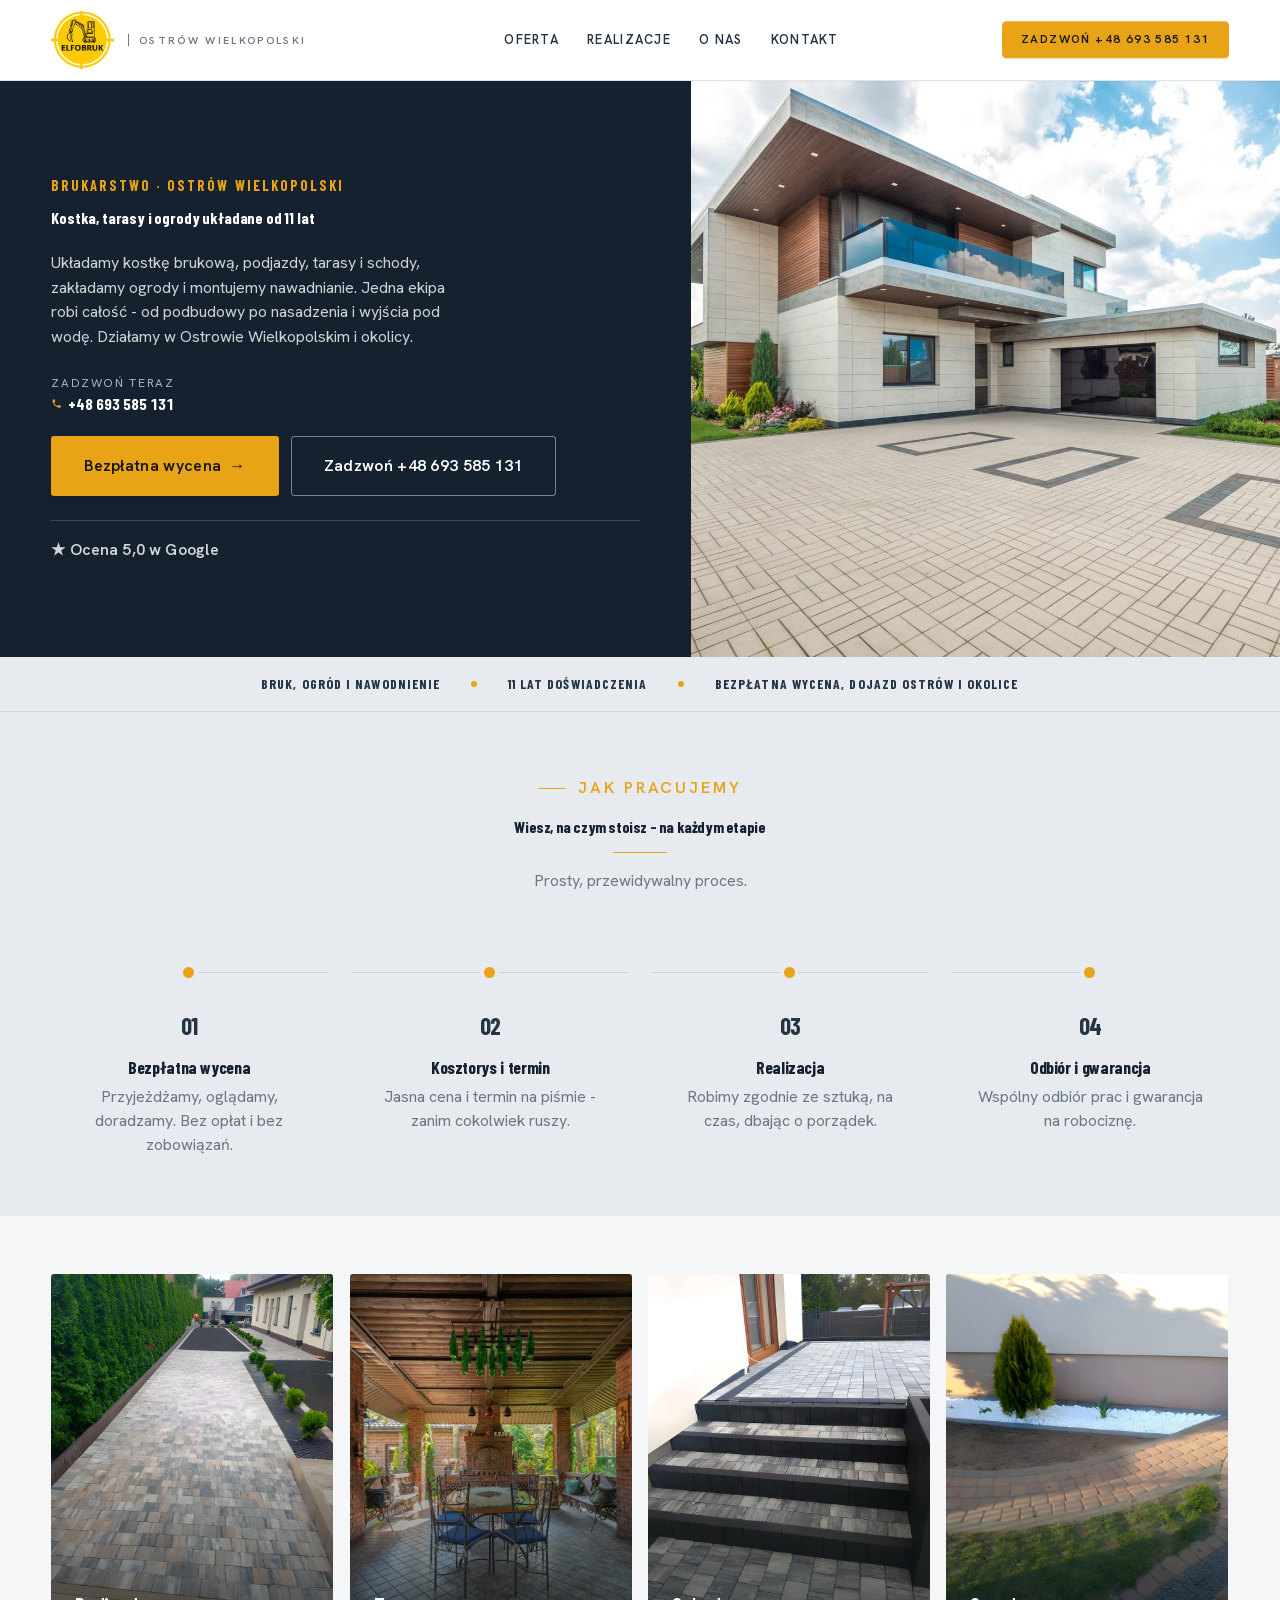
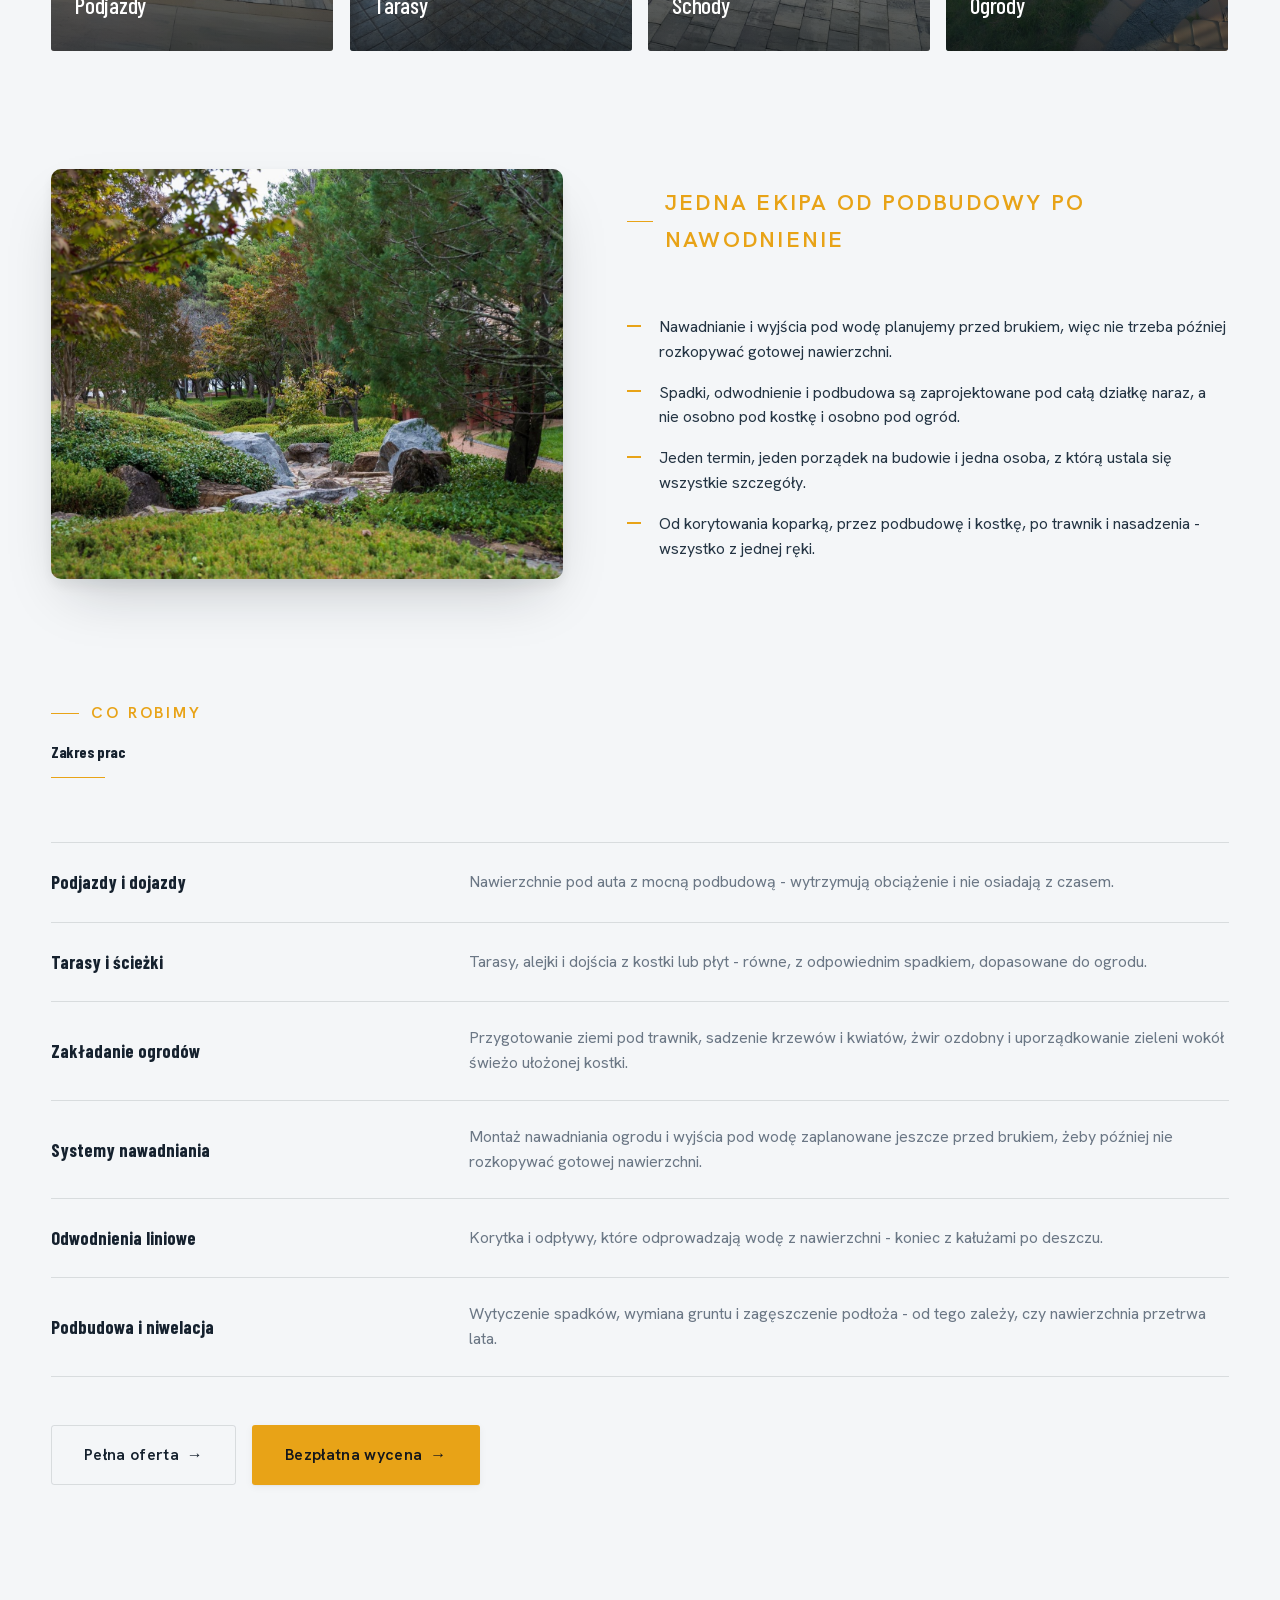
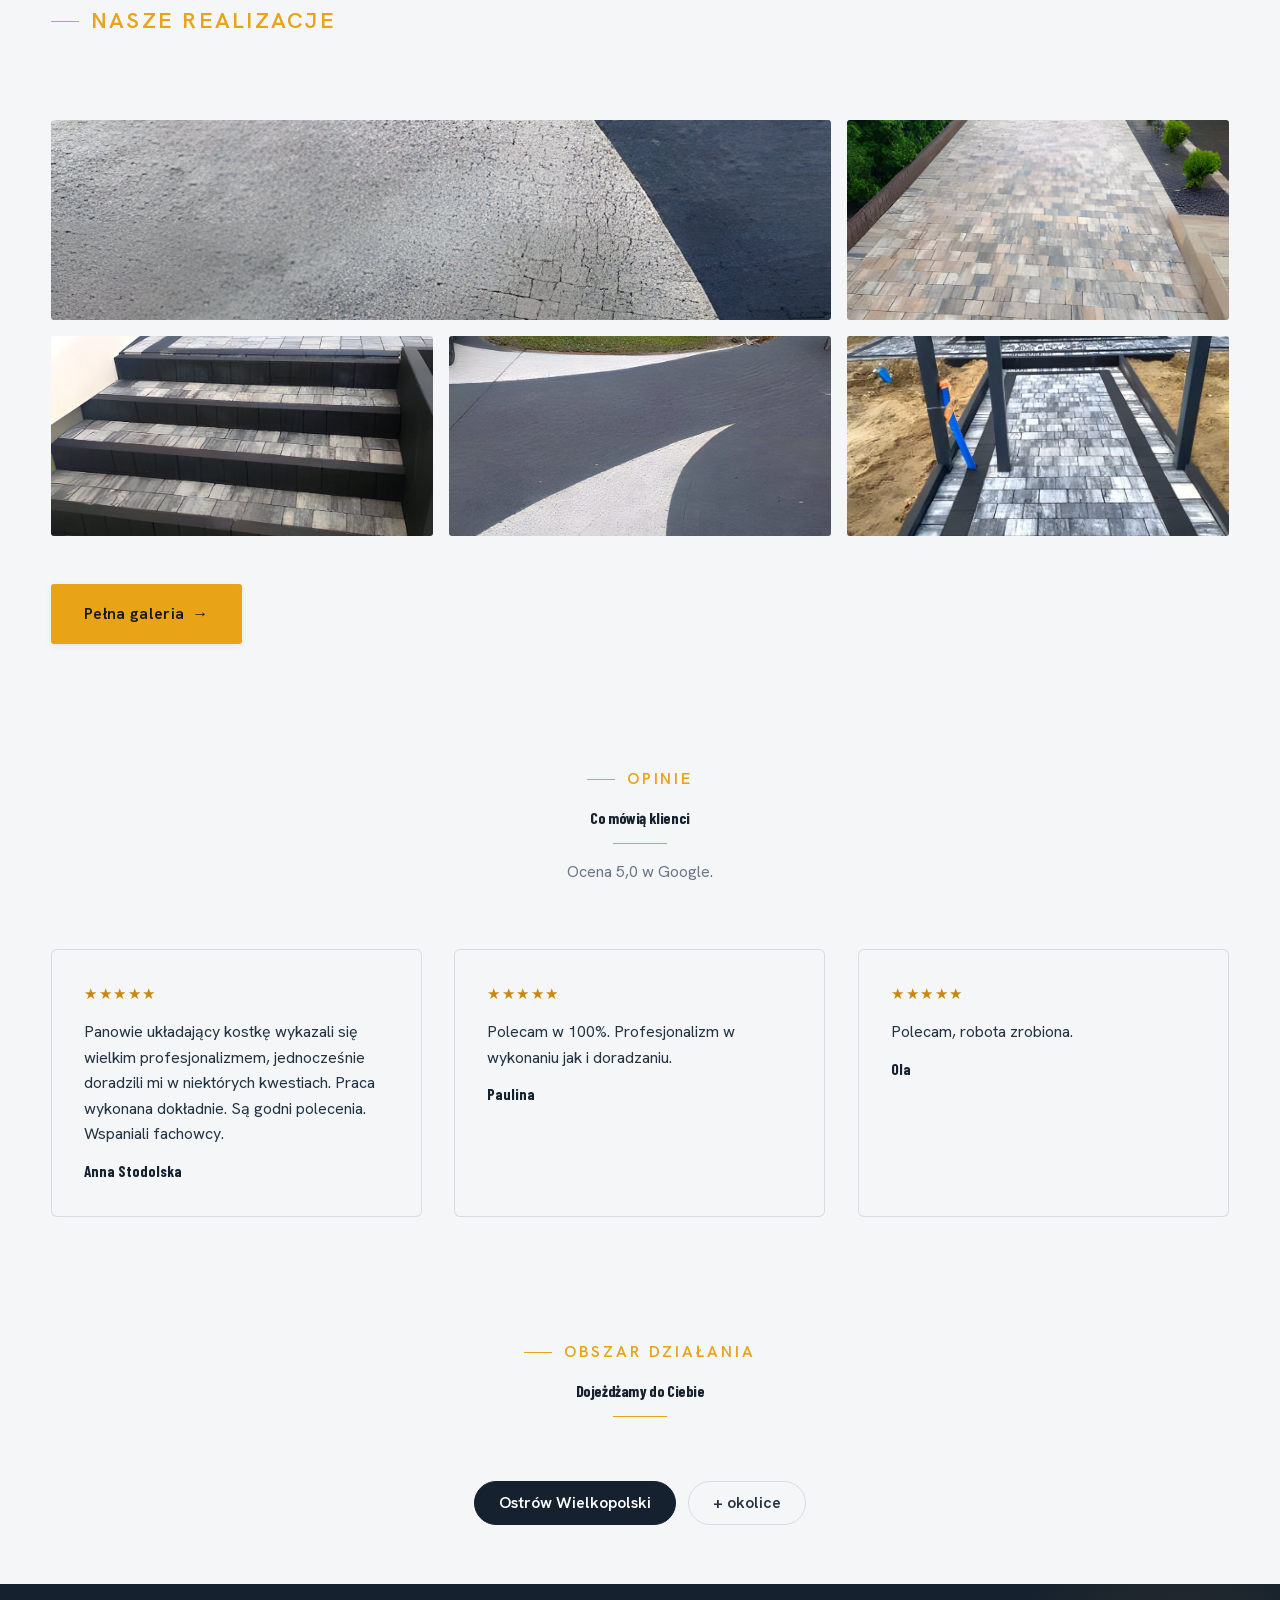
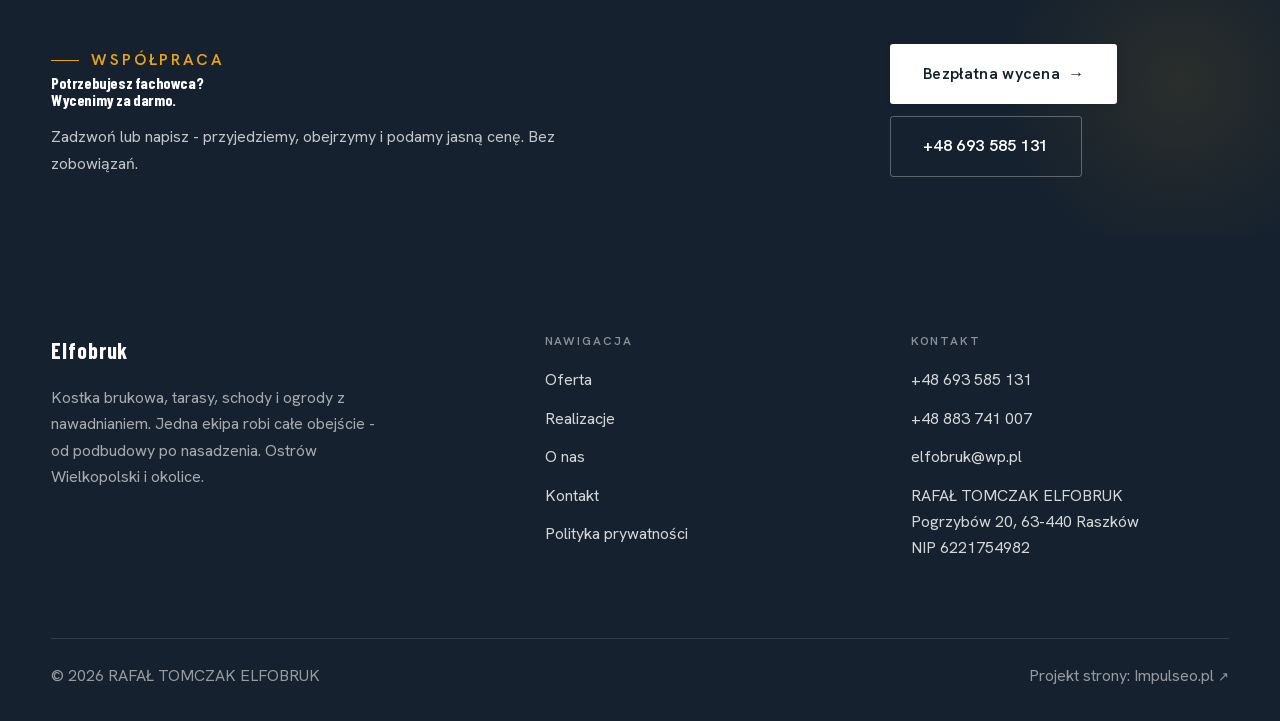
==== commit b6d834b8: "Home: żółte tytuły sekcji, usunięcie Wycena, opisów i podtytułów - komplet: sam żółty tytuł 'Jedna e" ====
--- a/index.html
+++ b/index.html
@@ -102,9 +102,7 @@
   <div class="wrap split">
     <div class="split-art reveal"><img src="img/about.jpg" alt="Całe obejście - kostka i ogród w jednej realizacji" loading="lazy"></div>
     <div class="split-copy reveal">
-      <span class="eyebrow">Całe obejście</span>
-      <h2>Jedna ekipa od podbudowy po nawodnienie</h2>
-      <p class="muted">Większość brukarzy kończy na ułożeniu kostki, a ogród i nawadnianie zostawia komuś innemu. U nas całe obejście robi jedna ekipa, bez zgrywania terminów kilku firm i bez przerzucania odpowiedzialności między wykonawcami.</p>
+      <span class="eyebrow eyebrow-lg">Jedna ekipa od podbudowy po nawodnienie</span>
       <ul class="komplet-list">
         <li>Nawadnianie i wyjścia pod wodę planujemy przed brukiem, więc nie trzeba później rozkopywać gotowej nawierzchni.</li>
         <li>Spadki, odwodnienie i podbudowa są zaprojektowane pod całą działkę naraz, a nie osobno pod kostkę i osobno pod ogród.</li>
@@ -119,25 +117,22 @@
     <div class="head reveal">
       <span class="eyebrow">Co robimy</span>
       <h2>Zakres prac</h2>
-      <p>Robimy całe obejście - od podbudowy i kostki po ogród i nawadnianie. Poniżej najczęstsze prace, <a href="oferta.html">pełna oferta tutaj</a>.</p>
     </div>
     <ul class="fu-list">
-      <li class="fu-row reveal"><div class="fu-name">Podjazdy i dojazdy</div><div class="fu-desc">Nawierzchnie pod auta z mocną podbudową - wytrzymują obciążenie i nie osiadają z czasem.</div><a class="fu-cta" href="kontakt.html">Wycena <span class="arr">→</span></a></li>
-      <li class="fu-row reveal"><div class="fu-name">Tarasy i ścieżki</div><div class="fu-desc">Tarasy, alejki i dojścia z kostki lub płyt - równe, z odpowiednim spadkiem, dopasowane do ogrodu.</div><a class="fu-cta" href="kontakt.html">Wycena <span class="arr">→</span></a></li>
-      <li class="fu-row reveal"><div class="fu-name">Zakładanie ogrodów</div><div class="fu-desc">Przygotowanie ziemi pod trawnik, sadzenie krzewów i kwiatów, żwir ozdobny i uporządkowanie zieleni wokół świeżo ułożonej kostki.</div><a class="fu-cta" href="kontakt.html">Wycena <span class="arr">→</span></a></li>
-      <li class="fu-row reveal"><div class="fu-name">Systemy nawadniania</div><div class="fu-desc">Montaż nawadniania ogrodu i wyjścia pod wodę zaplanowane jeszcze przed brukiem, żeby później nie rozkopywać gotowej nawierzchni.</div><a class="fu-cta" href="kontakt.html">Wycena <span class="arr">→</span></a></li>
-      <li class="fu-row reveal"><div class="fu-name">Odwodnienia liniowe</div><div class="fu-desc">Korytka i odpływy, które odprowadzają wodę z nawierzchni - koniec z kałużami po deszczu.</div><a class="fu-cta" href="kontakt.html">Wycena <span class="arr">→</span></a></li>
-      <li class="fu-row reveal"><div class="fu-name">Podbudowa i niwelacja</div><div class="fu-desc">Wytyczenie spadków, wymiana gruntu i zagęszczenie podłoża - od tego zależy, czy nawierzchnia przetrwa lata.</div><a class="fu-cta" href="kontakt.html">Wycena <span class="arr">→</span></a></li>
+      <li class="fu-row reveal"><div class="fu-name">Podjazdy i dojazdy</div><div class="fu-desc">Nawierzchnie pod auta z mocną podbudową - wytrzymują obciążenie i nie osiadają z czasem.</div></li>
+      <li class="fu-row reveal"><div class="fu-name">Tarasy i ścieżki</div><div class="fu-desc">Tarasy, alejki i dojścia z kostki lub płyt - równe, z odpowiednim spadkiem, dopasowane do ogrodu.</div></li>
+      <li class="fu-row reveal"><div class="fu-name">Zakładanie ogrodów</div><div class="fu-desc">Przygotowanie ziemi pod trawnik, sadzenie krzewów i kwiatów, żwir ozdobny i uporządkowanie zieleni wokół świeżo ułożonej kostki.</div></li>
+      <li class="fu-row reveal"><div class="fu-name">Systemy nawadniania</div><div class="fu-desc">Montaż nawadniania ogrodu i wyjścia pod wodę zaplanowane jeszcze przed brukiem, żeby później nie rozkopywać gotowej nawierzchni.</div></li>
+      <li class="fu-row reveal"><div class="fu-name">Odwodnienia liniowe</div><div class="fu-desc">Korytka i odpływy, które odprowadzają wodę z nawierzchni - koniec z kałużami po deszczu.</div></li>
+      <li class="fu-row reveal"><div class="fu-name">Podbudowa i niwelacja</div><div class="fu-desc">Wytyczenie spadków, wymiana gruntu i zagęszczenie podłoża - od tego zależy, czy nawierzchnia przetrwa lata.</div></li>
     </ul>
-    <div style="margin-top:var(--space-7)" class="reveal"><a href="oferta.html" class="btn btn-ghost">Pełna oferta <span class="arr">→</span></a></div>
+    <div class="btn-row reveal" style="margin-top:var(--space-7)"><a href="oferta.html" class="btn btn-ghost">Pełna oferta <span class="arr">→</span></a> <a href="kontakt.html" class="btn btn-accent">Bezpłatna wycena <span class="arr">→</span></a></div>
   </div>
 </section>
 <section>
   <div class="wrap">
     <div class="head reveal">
-      <span class="eyebrow">Realizacje</span>
-      <h2>Nasze realizacje</h2>
-      <p>Kawałek tego, co robimy na co dzień - podjazdy, tarasy i ścieżki z kostki brukowej. Każda nawierzchnia stoi na porządnie przygotowanej podbudowie.</p>
+      <span class="eyebrow eyebrow-lg">Nasze realizacje</span>
     </div>
     <div class="gallery">
       <div class="tile t-two3 reveal"><img src="img/pv-big.jpg" alt="Podjazd z kostki układany w łuk" loading="lazy"><div class="cap">Kostka układana w łuk</div></div>
--- a/assets/styles.css
+++ b/assets/styles.css
@@ -80,6 +80,9 @@
   display:inline-flex;align-items:center;gap:var(--space-3);
 }
 .eyebrow::before{content:"";width:28px;height:1px;background:var(--accent);display:inline-block}
+.eyebrow-lg{font-size:clamp(1.05rem,2.2vw,1.4rem);letter-spacing:.1em}
+.komplet .split-copy .eyebrow-lg{margin-bottom:var(--space-5)}
+.btn-row{display:flex;flex-wrap:wrap;gap:var(--space-4)}
 
 .muted{color:var(--muted)}
 .lead{font-size:var(--text-lg);line-height:1.55;color:var(--ink-soft);max-width:50ch}
@@ -523,7 +526,7 @@
 
 /* === LISTA USŁUG (zamiast bram-nastrojowych): konkret "co + zakres + wycena" === */
 .fach-uslugi .fu-list{list-style:none;margin:var(--space-8) 0 0;padding:0;display:flex;flex-direction:column}
-.fu-row{display:grid;grid-template-columns:minmax(11rem,1fr) 2fr auto;gap:clamp(1rem,3vw,2.5rem);align-items:center;
+.fu-row{display:grid;grid-template-columns:minmax(11rem,1fr) 2fr;gap:clamp(1rem,3vw,2.5rem);align-items:center;
   padding-block:var(--space-5);border-top:1px solid var(--line)}
 .fu-row:last-child{border-bottom:1px solid var(--line)}
 .fu-name{font-family:var(--font-display);font-weight:700;font-size:1.15rem;color:var(--ink)}
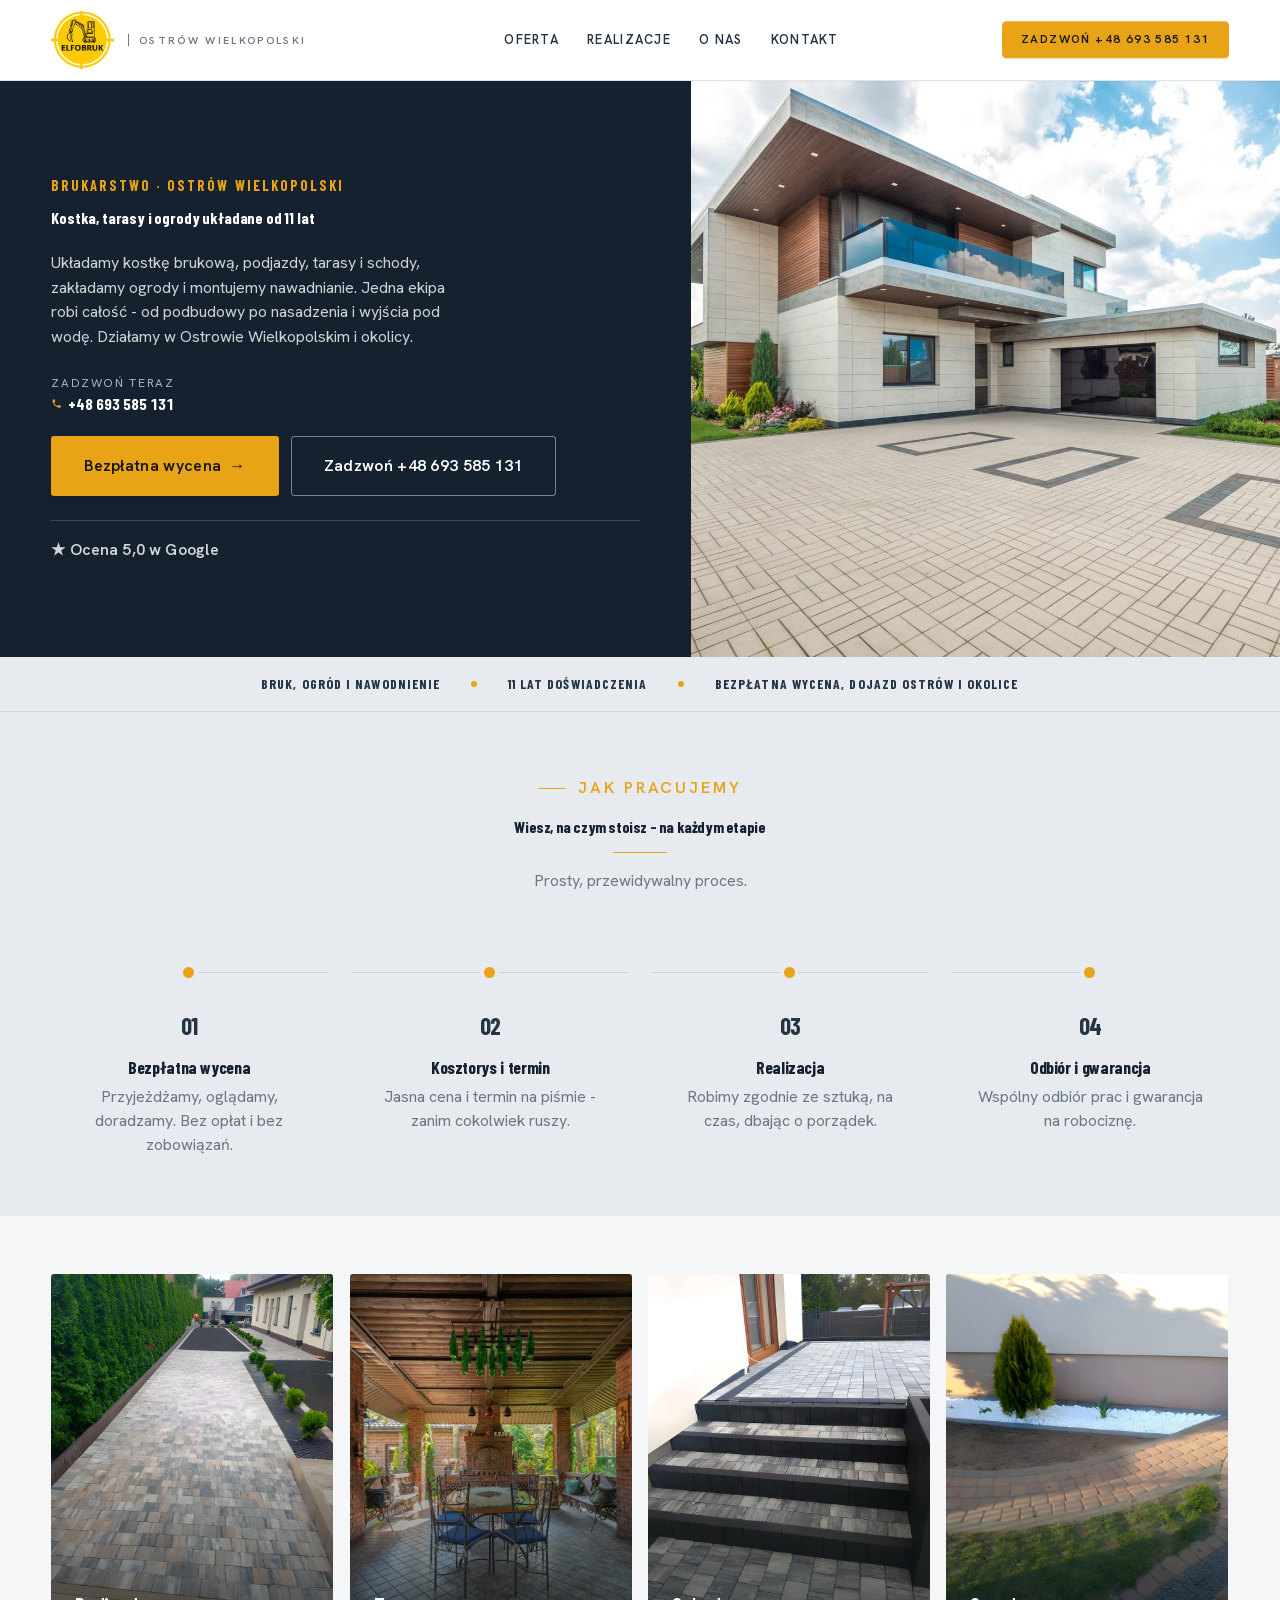
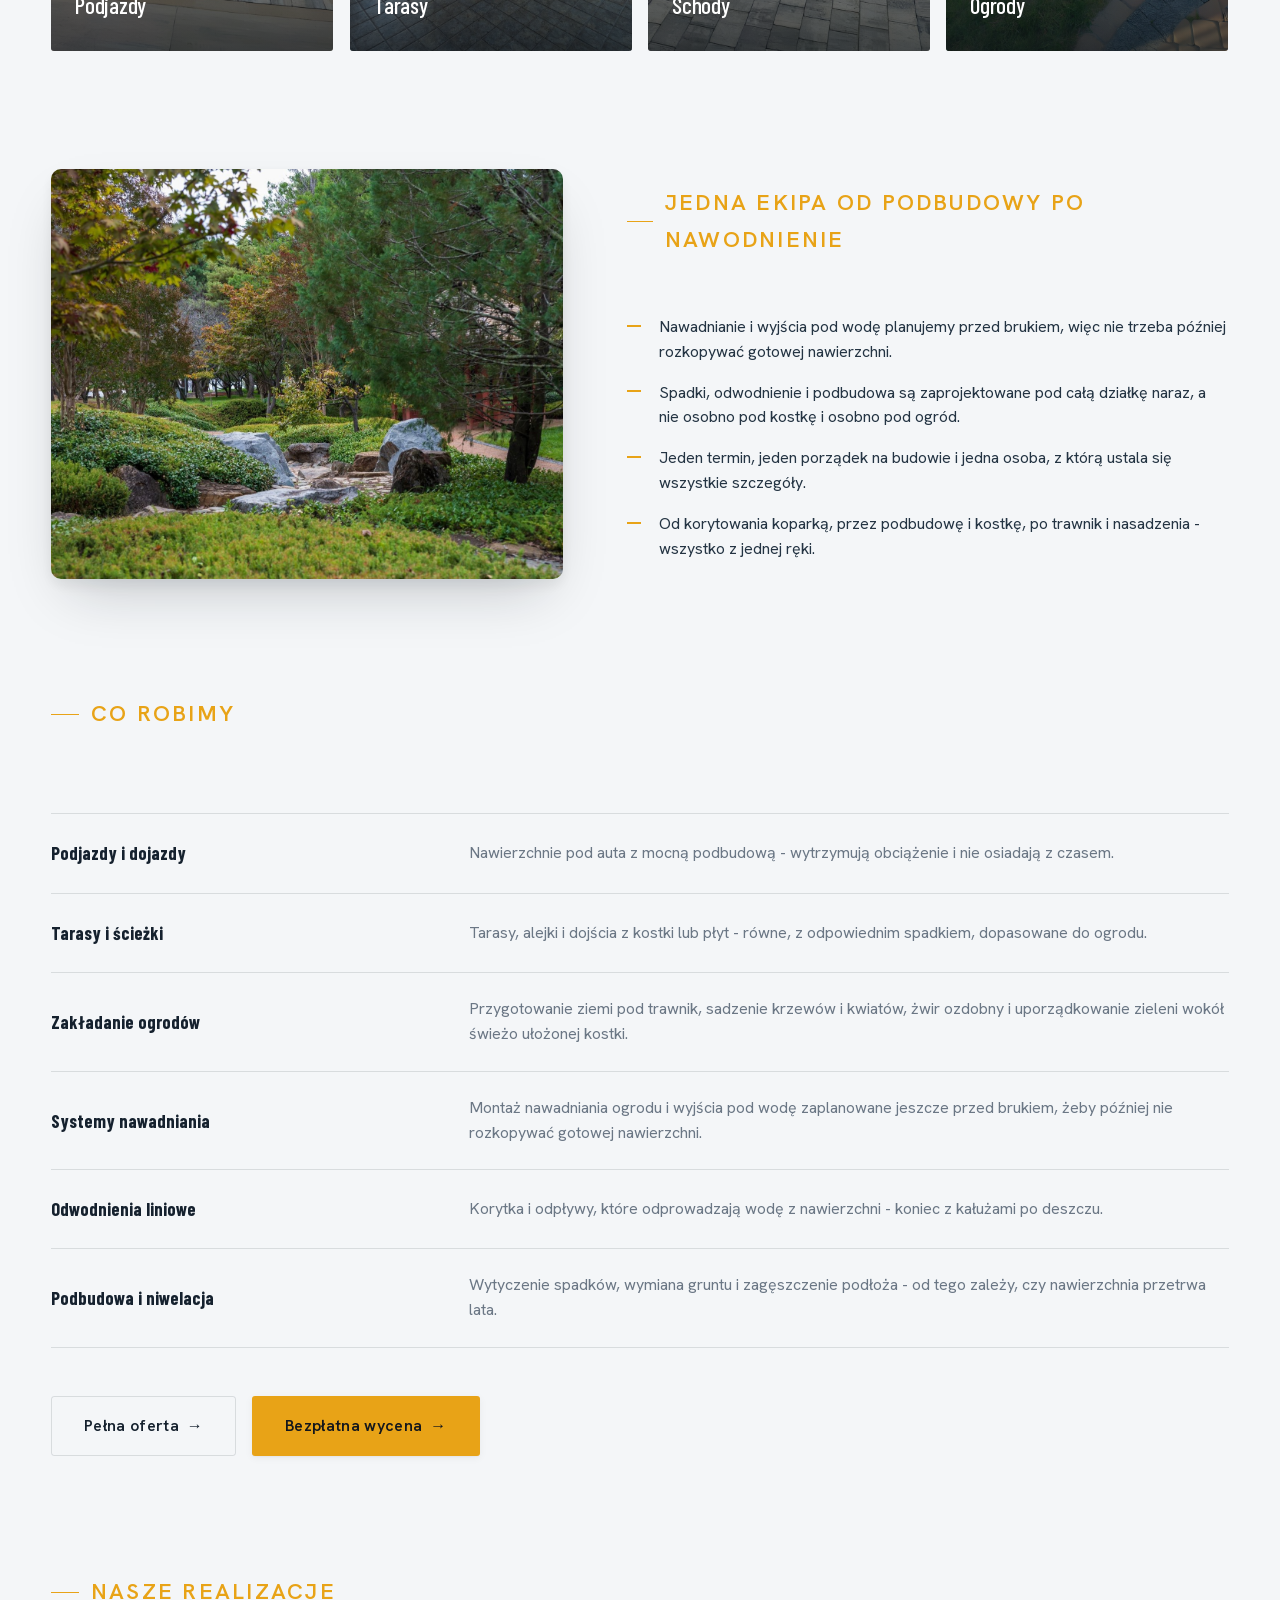
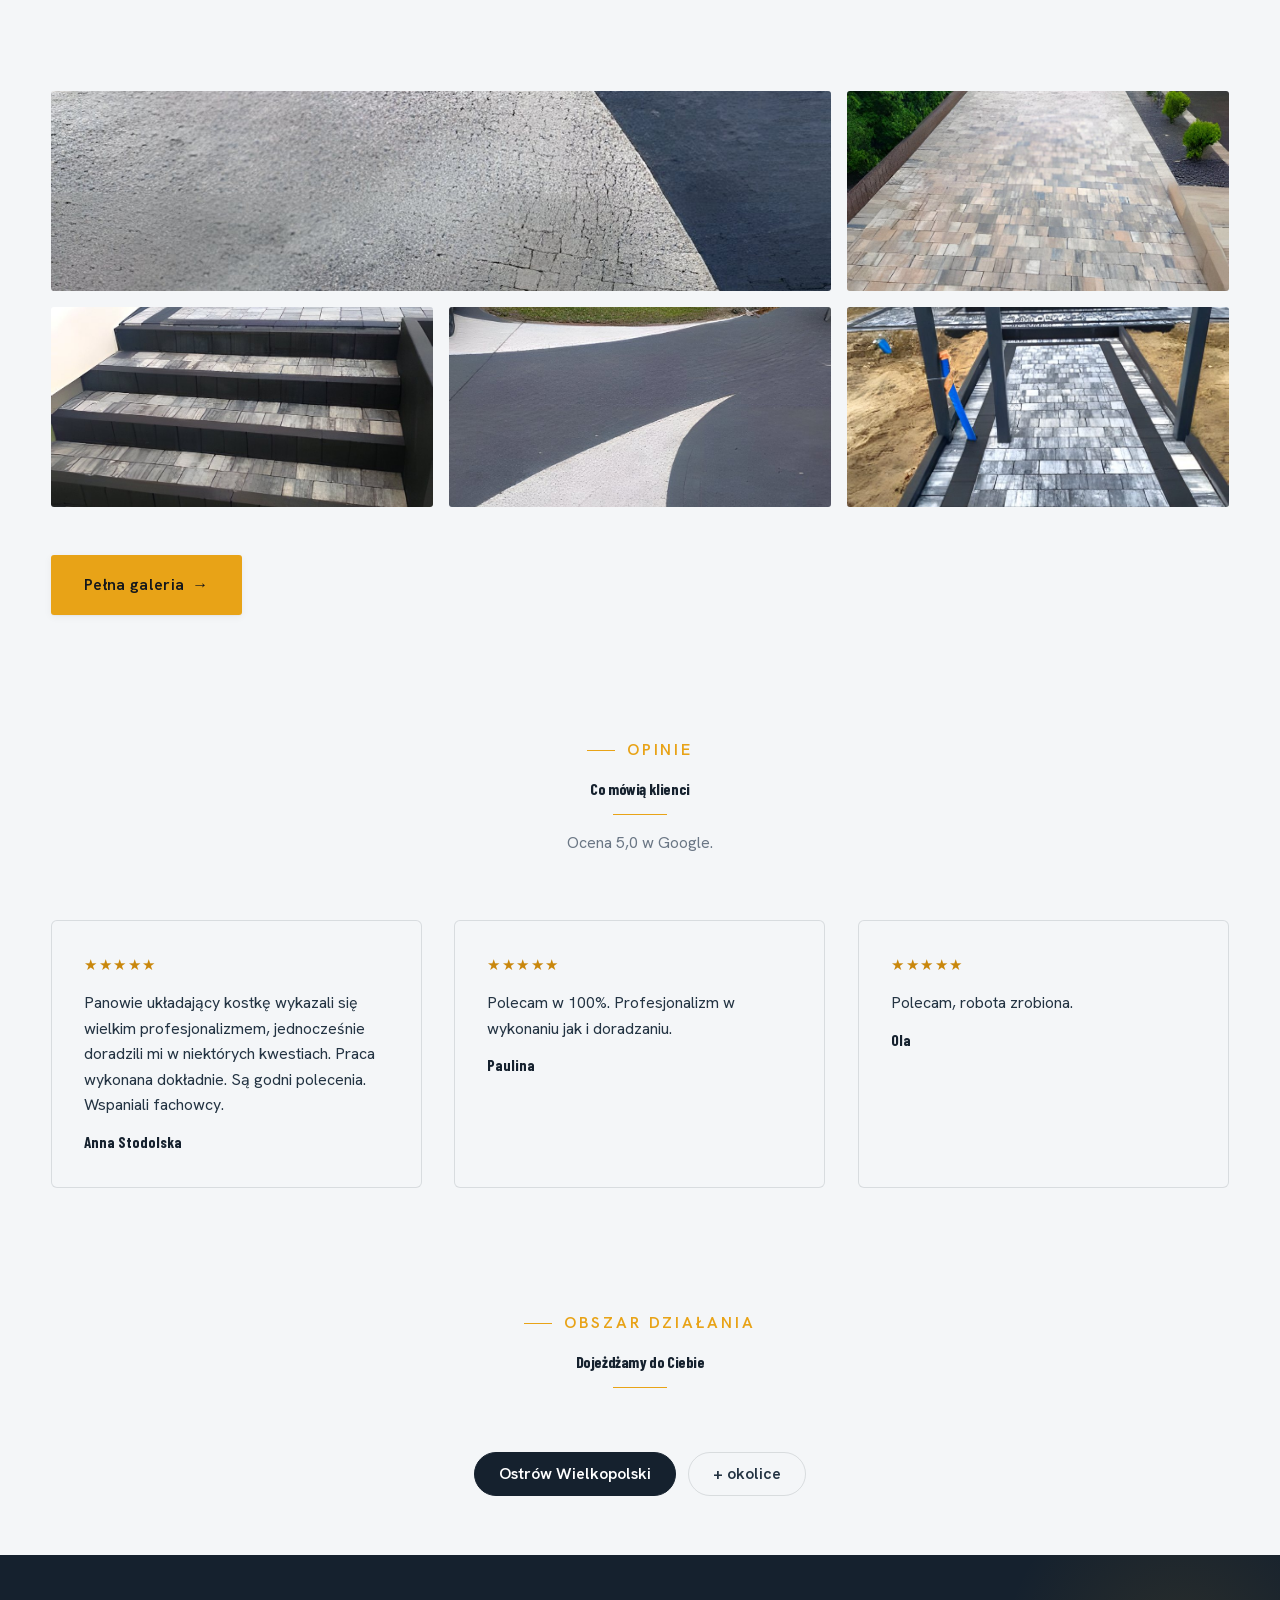
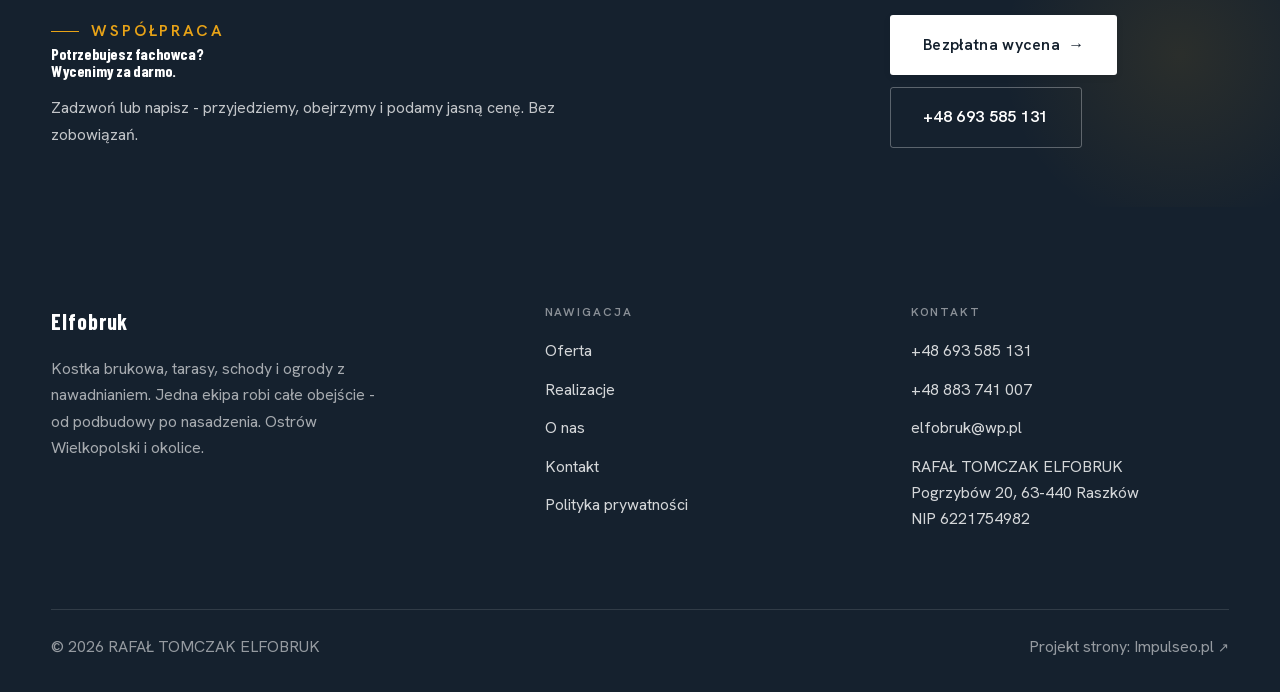
==== commit da793f20: "Home: sekcja 'Co robimy' bez 'Zakres prac', nagłówek w stylu pozostałych (eyebrow-lg) Co-Authored-By" ====
--- a/index.html
+++ b/index.html
@@ -115,8 +115,7 @@
 <section class="fach-uslugi">
   <div class="wrap">
     <div class="head reveal">
-      <span class="eyebrow">Co robimy</span>
-      <h2>Zakres prac</h2>
+      <span class="eyebrow eyebrow-lg">Co robimy</span>
     </div>
     <ul class="fu-list">
       <li class="fu-row reveal"><div class="fu-name">Podjazdy i dojazdy</div><div class="fu-desc">Nawierzchnie pod auta z mocną podbudową - wytrzymują obciążenie i nie osiadają z czasem.</div></li>
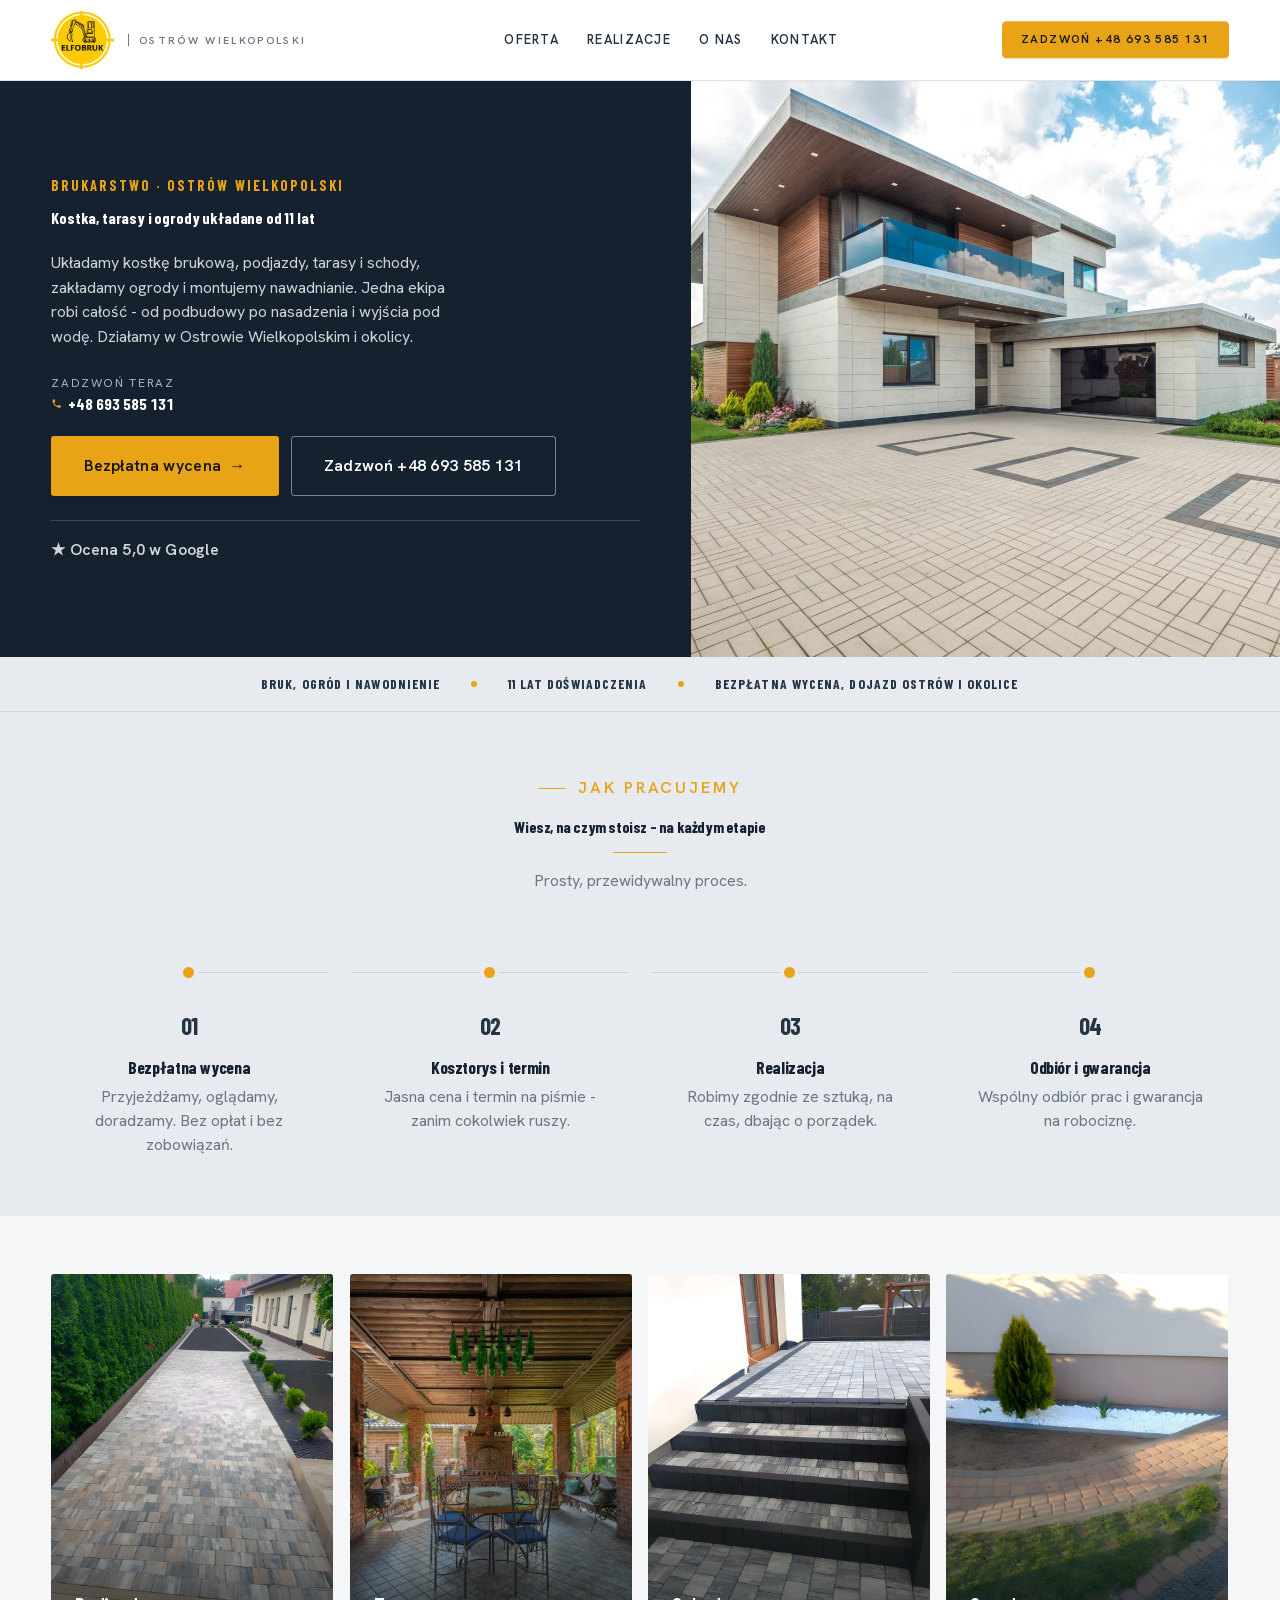
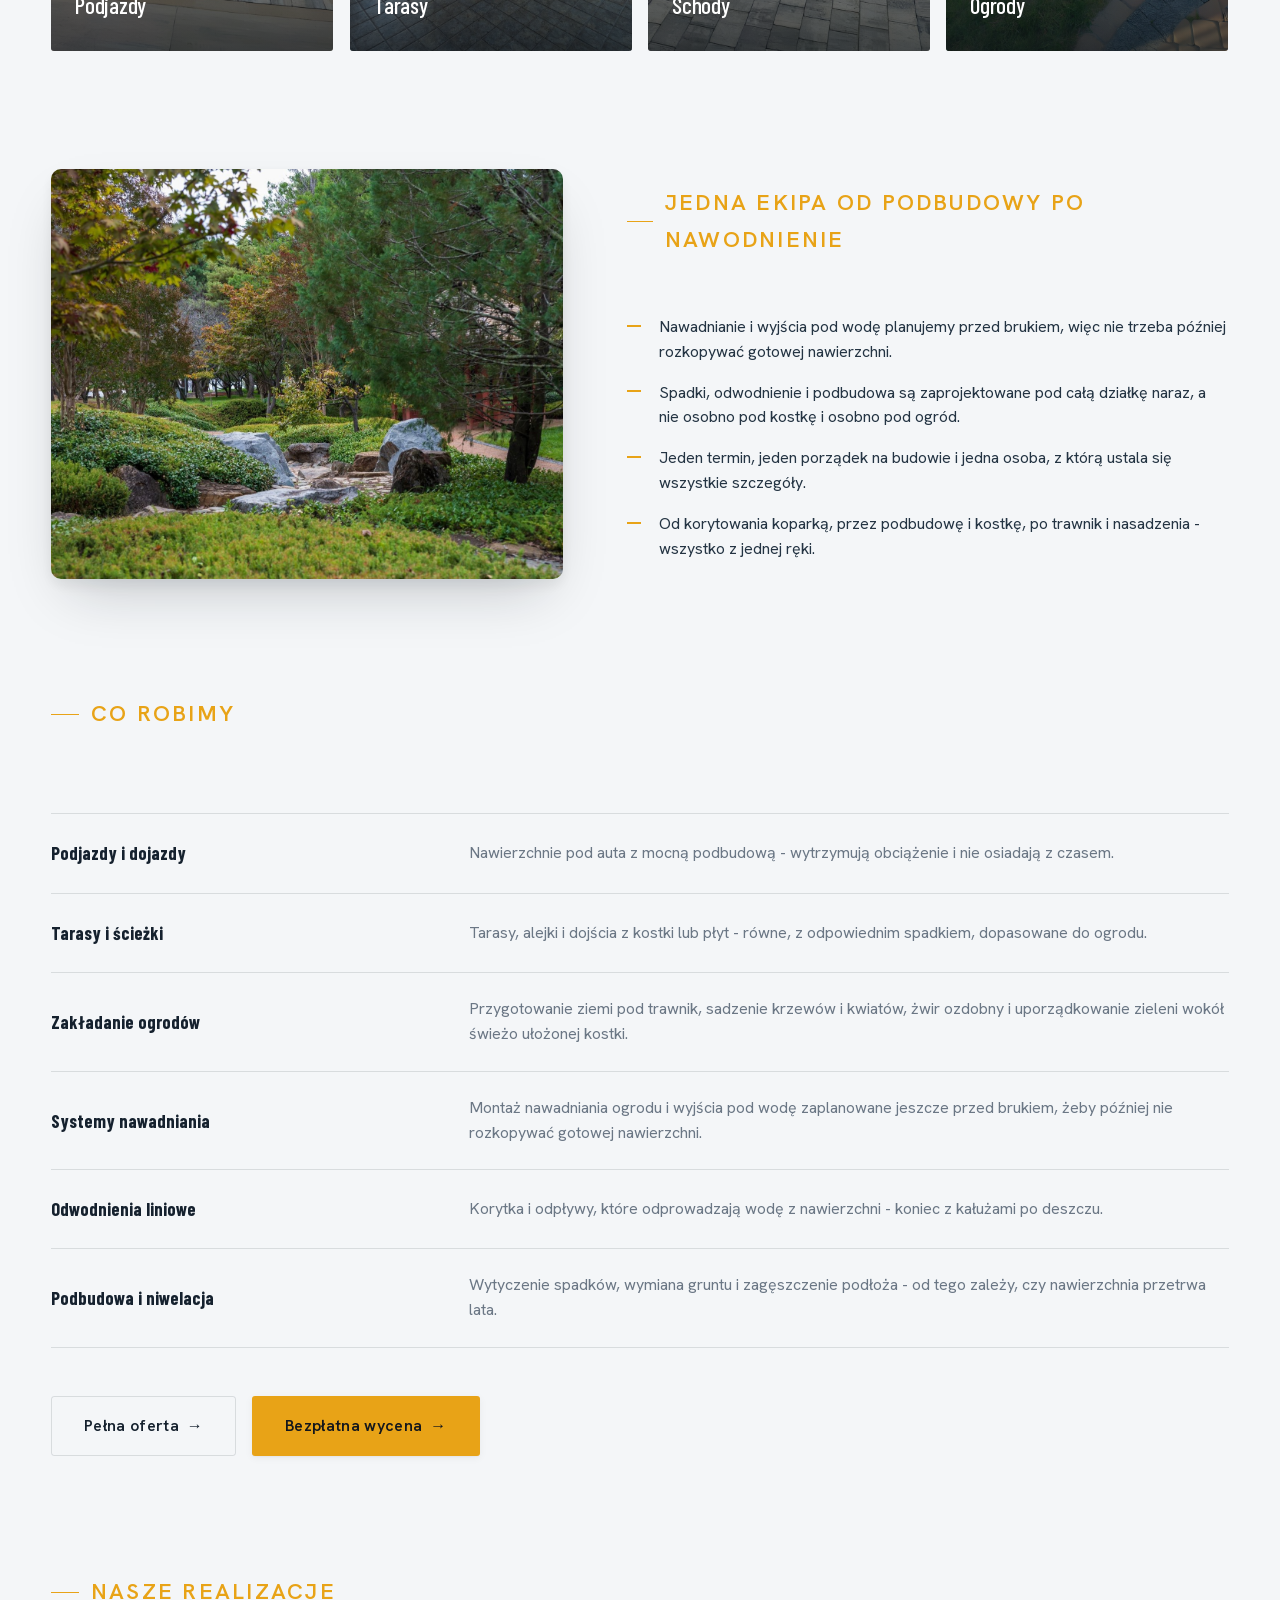
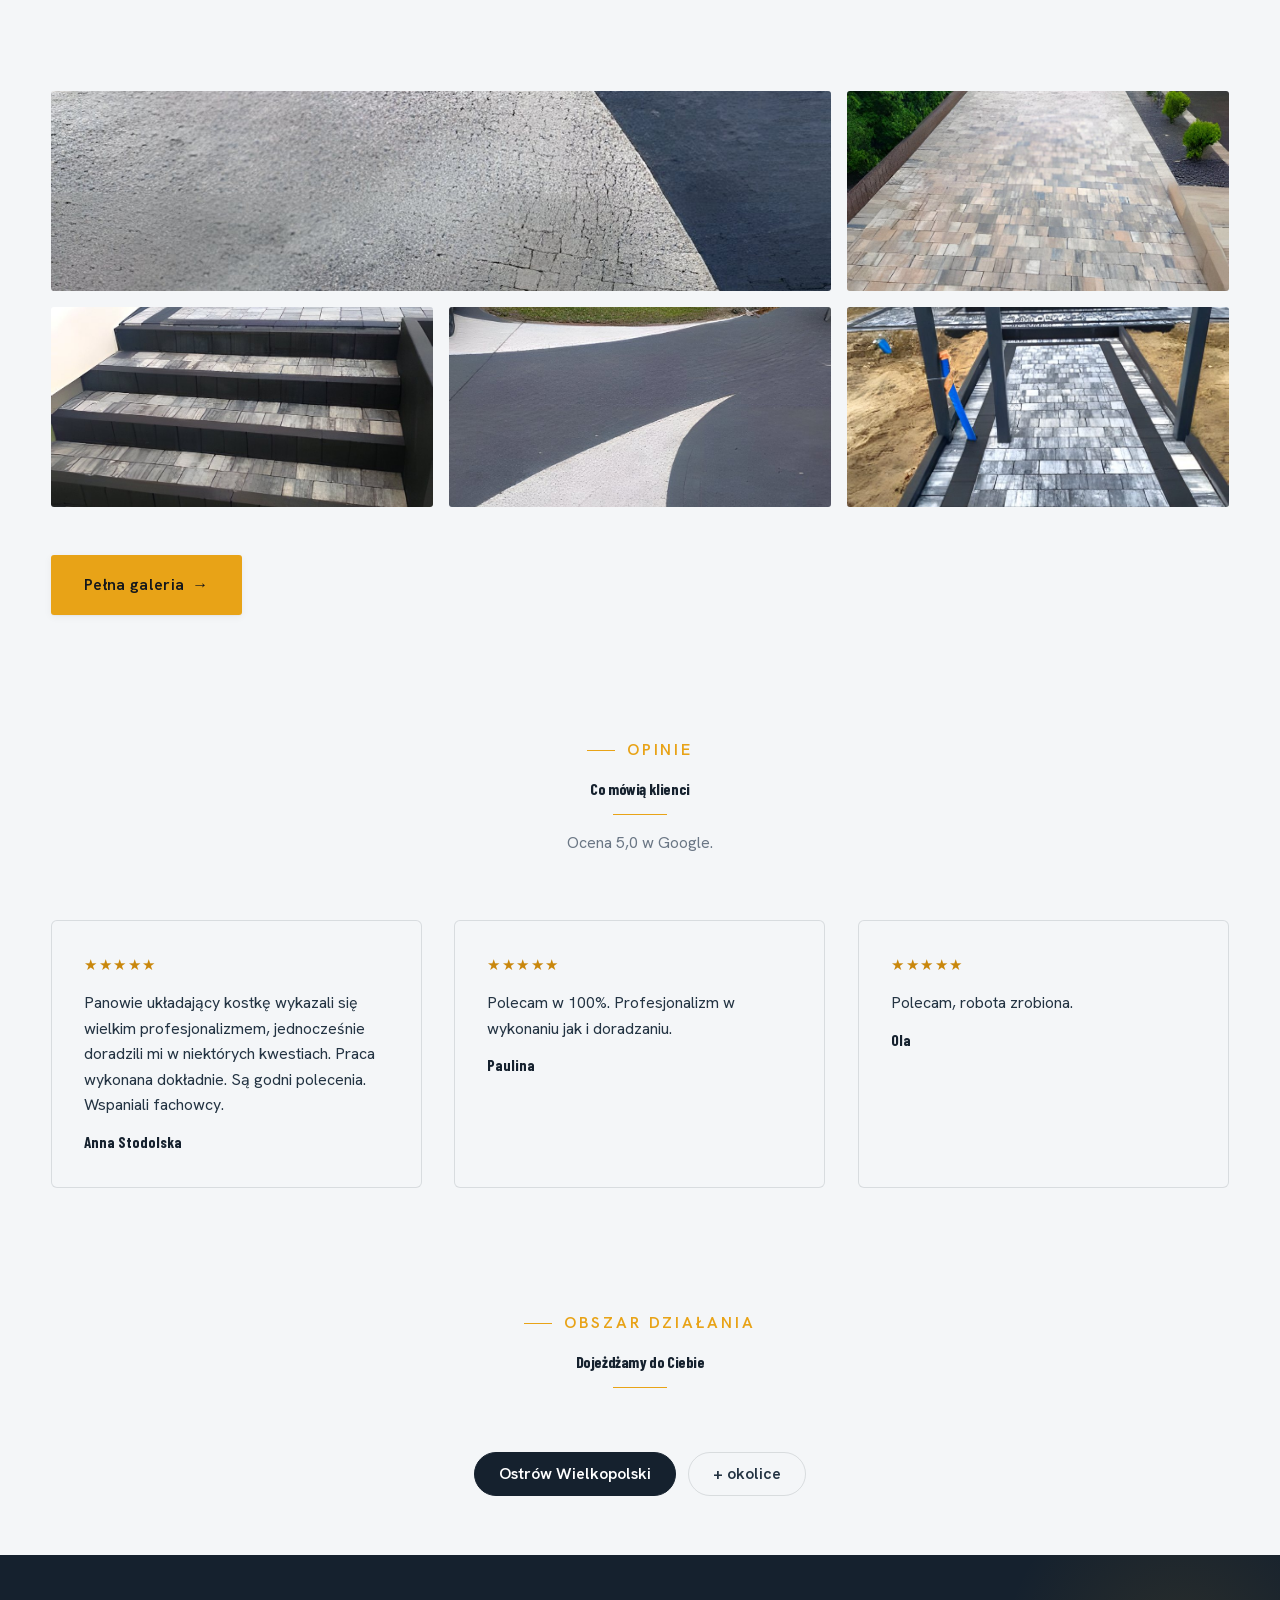
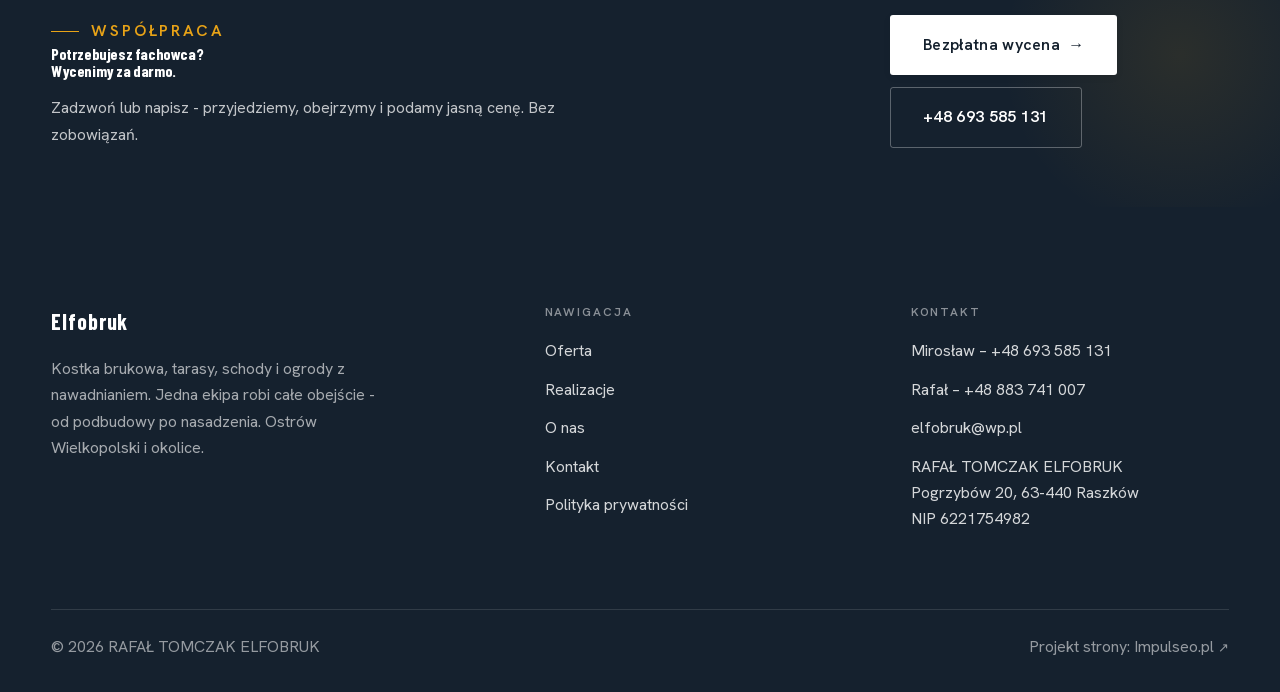
==== commit f9d3f425: "Imiona przy numerach (Mirosław 131, Rafał 007) + O nas bez 'Tomczaków spod Ostrowa Wielkopolskiego' " ====
--- a/index.html
+++ b/index.html
@@ -91,10 +91,10 @@
 <section class="gateways-band">
   <div class="wrap">
     <div class="gateways g-4">
-      <a href="oferta.html" class="gateway reveal"><img src="img/gw-podjazd.jpg" alt="Podjazdy z kostki" loading="lazy"><span class="g-ttl">Podjazdy</span></a>
-      <a href="oferta.html" class="gateway reveal"><img src="img/gw-taras.jpg" alt="Tarasy z kostki" loading="lazy"><span class="g-ttl">Tarasy</span></a>
-      <a href="oferta.html" class="gateway reveal"><img src="img/gw-schody.jpg" alt="Schody z kostki" loading="lazy"><span class="g-ttl">Schody</span></a>
-      <a href="oferta.html" class="gateway reveal"><img src="img/gw-ogrod.jpg" alt="Zakładanie ogrodów" loading="lazy"><span class="g-ttl">Ogrody</span></a>
+      <a href="realizacje.html?kat=Podjazdy" class="gateway reveal"><img src="img/gw-podjazd.jpg" alt="Podjazdy z kostki" loading="lazy"><span class="g-ttl">Podjazdy</span></a>
+      <a href="realizacje.html?kat=Tarasy" class="gateway reveal"><img src="img/gw-taras.jpg" alt="Tarasy z kostki" loading="lazy"><span class="g-ttl">Tarasy</span></a>
+      <a href="realizacje.html?kat=Schody" class="gateway reveal"><img src="img/gw-schody.jpg" alt="Schody z kostki" loading="lazy"><span class="g-ttl">Schody</span></a>
+      <a href="realizacje.html?kat=Ogrody" class="gateway reveal"><img src="img/gw-ogrod.jpg" alt="Zakładanie ogrodów" loading="lazy"><span class="g-ttl">Ogrody</span></a>
     </div>
   </div>
 </section>
@@ -134,11 +134,11 @@
       <span class="eyebrow eyebrow-lg">Nasze realizacje</span>
     </div>
     <div class="gallery">
-      <div class="tile t-two3 reveal"><img src="img/pv-big.jpg" alt="Podjazd z kostki układany w łuk" loading="lazy"><div class="cap">Kostka układana w łuk</div></div>
-      <div class="tile t-third reveal"><img src="img/pv-drive.jpg" alt="Długi podjazd do domu" loading="lazy"><div class="cap">Długi podjazd do domu</div></div>
-      <div class="tile t-third reveal"><img src="img/pv-steps.jpg" alt="Schody wejściowe z kostki" loading="lazy"><div class="cap">Schody wejściowe z kostki</div></div>
-      <div class="tile t-third reveal"><img src="img/pv-garden.jpg" alt="Ścieżka i trawnik" loading="lazy"><div class="cap">Ścieżka i trawnik</div></div>
-      <div class="tile t-third reveal"><img src="img/real25.jpg" alt="Nawierzchnia z kostki brukowej" loading="lazy"><div class="cap">Nawierzchnia z kostki</div></div>
+      <div class="tile t-two3 reveal"><img src="img/pv-big.jpg" alt="Podjazd z kostki układany w łuk" loading="lazy"></div>
+      <div class="tile t-third reveal"><img src="img/pv-drive.jpg" alt="Długi podjazd do domu" loading="lazy"></div>
+      <div class="tile t-third reveal"><img src="img/pv-steps.jpg" alt="Schody wejściowe z kostki" loading="lazy"></div>
+      <div class="tile t-third reveal"><img src="img/pv-garden.jpg" alt="Ścieżka i trawnik" loading="lazy"></div>
+      <div class="tile t-third reveal"><img src="img/real25.jpg" alt="Nawierzchnia z kostki brukowej" loading="lazy"></div>
     </div>
     <div style="margin-top:var(--space-7)" class="reveal"><a href="realizacje.html" class="btn btn-accent">Pełna galeria <span class="arr">→</span></a></div>
   </div>
@@ -209,8 +209,8 @@
       </div>
       <div class="foot-col">
         <h4>Kontakt</h4>
-        <a href="tel:+48693585131">+48 693 585 131</a>
-        <a href="tel:+48883741007">+48 883 741 007</a>
+        <a href="tel:+48693585131">Mirosław – +48 693 585 131</a>
+        <a href="tel:+48883741007">Rafał – +48 883 741 007</a>
         <a href="mailto:elfobruk@wp.pl">elfobruk@wp.pl</a>
         <p>RAFAŁ TOMCZAK ELFOBRUK<br>Pogrzybów 20, 63-440 Raszków<br>NIP 6221754982</p>
       </div>
--- a/assets/styles.css
+++ b/assets/styles.css
@@ -647,10 +647,10 @@
   transition:border-color var(--dur) var(--ease),color var(--dur) var(--ease),background var(--dur) var(--ease)}
 .gal-filter:hover{border-color:var(--accent);color:var(--accent-d)}
 .gal-filter.is-active{background:var(--ink);border-color:var(--ink);color:#fff}
-.gal-masonry{columns:3;column-gap:var(--space-4)}
-@media(max-width:900px){.gal-masonry{columns:2}}
-@media(max-width:560px){.gal-masonry{columns:1}}
-.gal-item{break-inside:avoid;margin:0 0 var(--space-4);position:relative;overflow:hidden;border-radius:var(--r-sm);border:1px solid var(--line)}
+.gal-masonry{display:grid;grid-template-columns:repeat(3,1fr);grid-auto-rows:10px;gap:16px}
+@media(max-width:900px){.gal-masonry{grid-template-columns:repeat(2,1fr)}}
+@media(max-width:560px){.gal-masonry{grid-template-columns:1fr}}
+.gal-item{align-self:start;position:relative;overflow:hidden;border-radius:var(--r-sm);border:1px solid var(--line)}
 .gal-item img{width:100%;height:auto;display:block}
 .gal-item .cap{position:absolute;left:0;right:0;bottom:0;padding:var(--space-6) var(--space-4) var(--space-3);
   background:linear-gradient(transparent,rgba(18,24,28,.82));color:#fff;font-size:var(--text-sm);font-weight:600;letter-spacing:.01em}
@@ -705,3 +705,18 @@
 .brand-txt{display:flex !important;flex-direction:row !important;align-items:center}
 .brand .sub{display:inline-block !important;margin:0 !important;padding-left:13px;border-left:1px solid var(--line);
   font-size:.66rem;font-weight:600;letter-spacing:.24em;text-transform:uppercase;line-height:1.2}
+
+/* ---------- LIGHTBOX (powiększanie zdjęć galerii) ---------- */
+.gallery img,.gal-masonry img{cursor:zoom-in}
+.lightbox{position:fixed;inset:0;z-index:2000;display:flex;align-items:center;justify-content:center;
+  padding:clamp(16px,4vw,48px);background:rgba(10,12,16,.92);opacity:0;visibility:hidden;
+  transition:opacity var(--dur) var(--ease),visibility var(--dur) var(--ease);cursor:zoom-out}
+.lightbox.is-open{opacity:1;visibility:visible}
+.lightbox img{max-width:100%;max-height:100%;border-radius:var(--r-md);box-shadow:var(--sh-md);
+  transform:scale(.96);transition:transform var(--dur) var(--ease)}
+.lightbox.is-open img{transform:scale(1)}
+.lightbox-close{position:absolute;top:clamp(12px,2vw,24px);right:clamp(12px,2vw,24px);
+  width:44px;height:44px;border:0;border-radius:50%;background:rgba(255,255,255,.12);color:#fff;
+  font-size:1.6rem;line-height:1;cursor:pointer;display:flex;align-items:center;justify-content:center;
+  transition:background var(--dur) var(--ease)}
+.lightbox-close:hover{background:rgba(255,255,255,.24)}
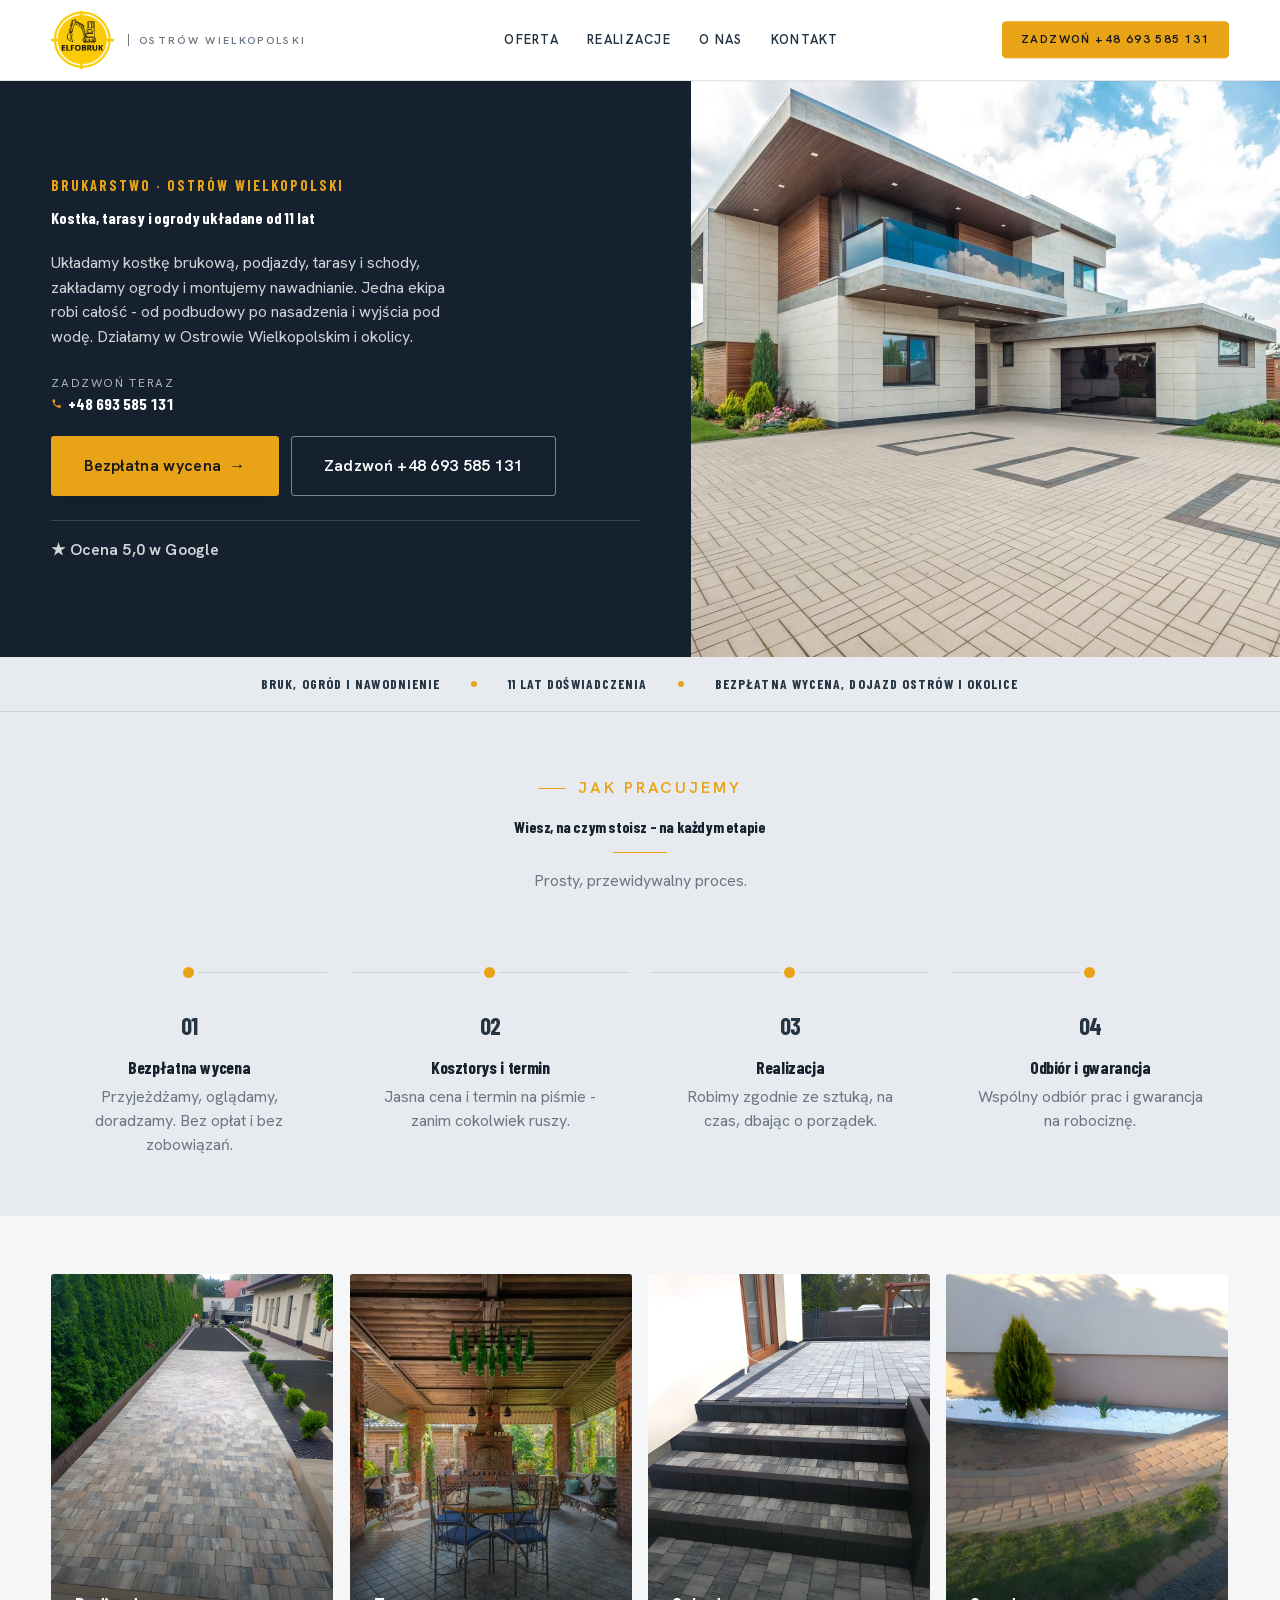
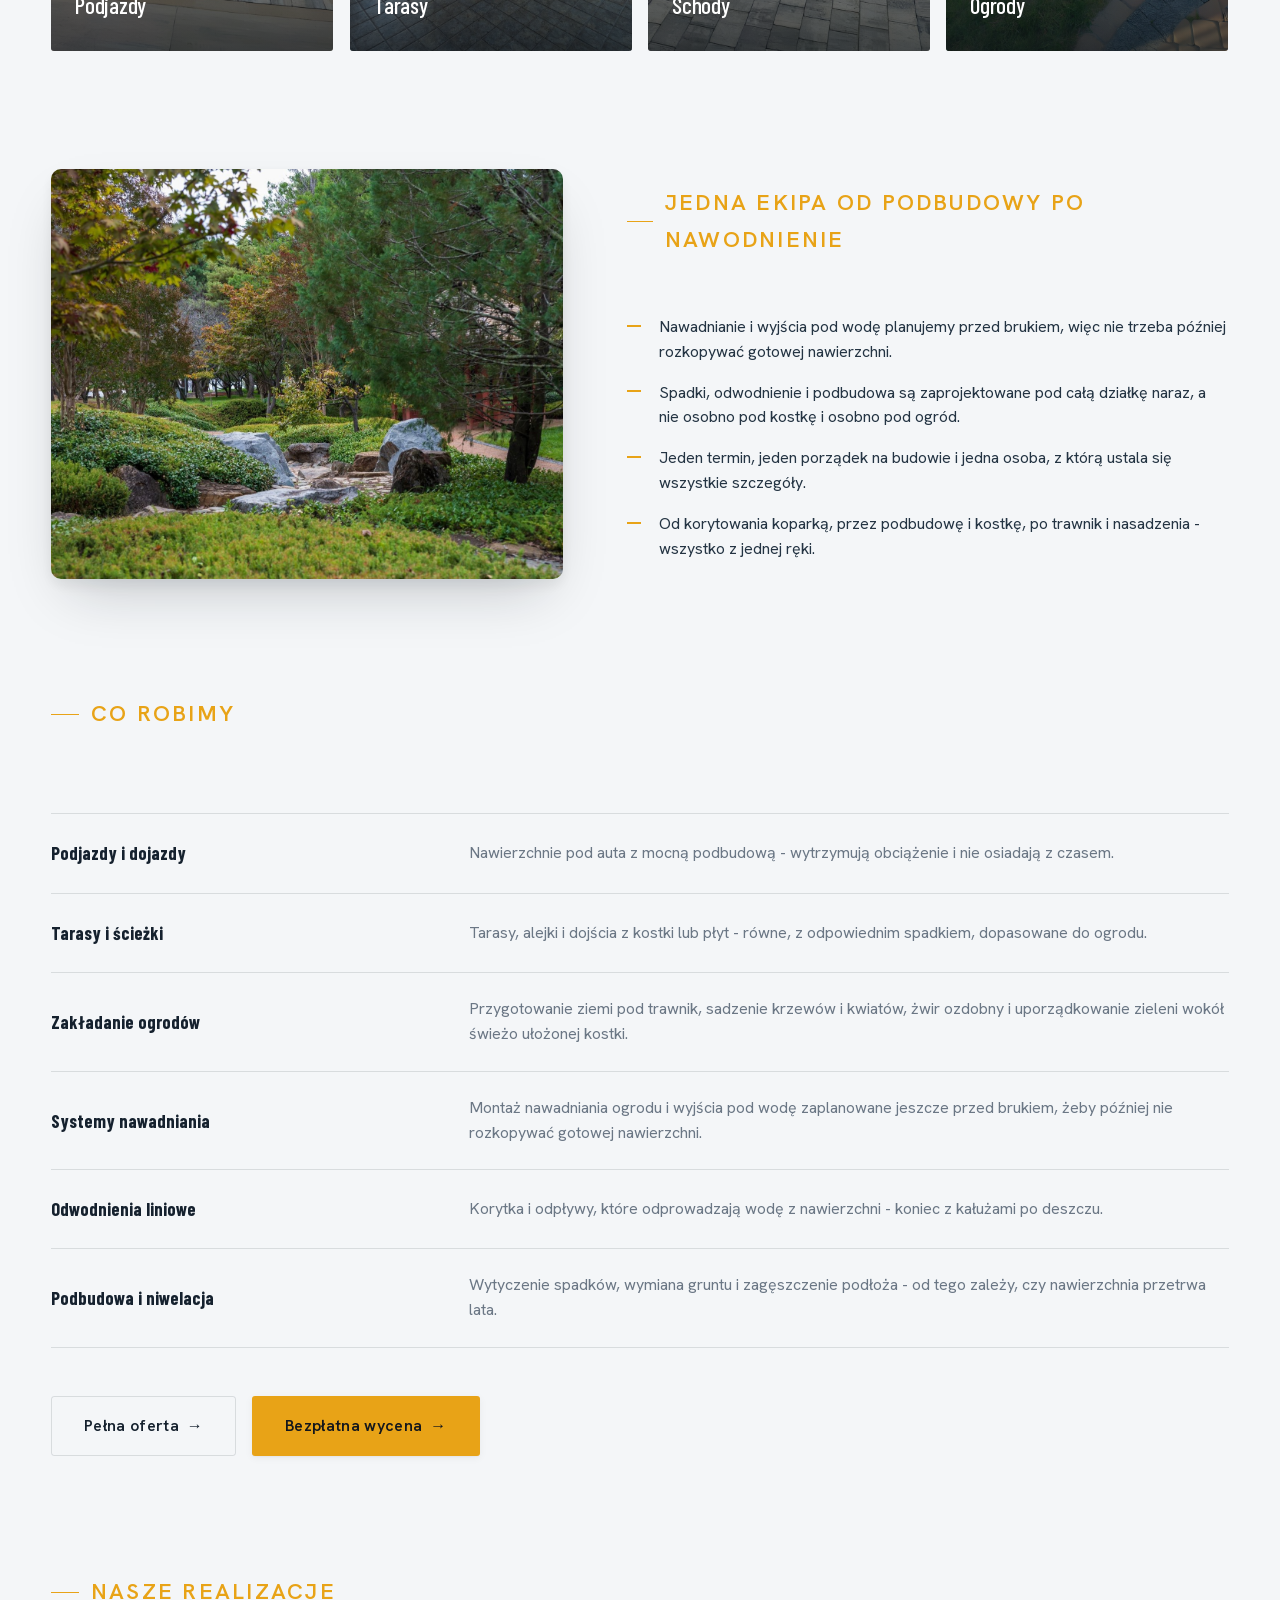
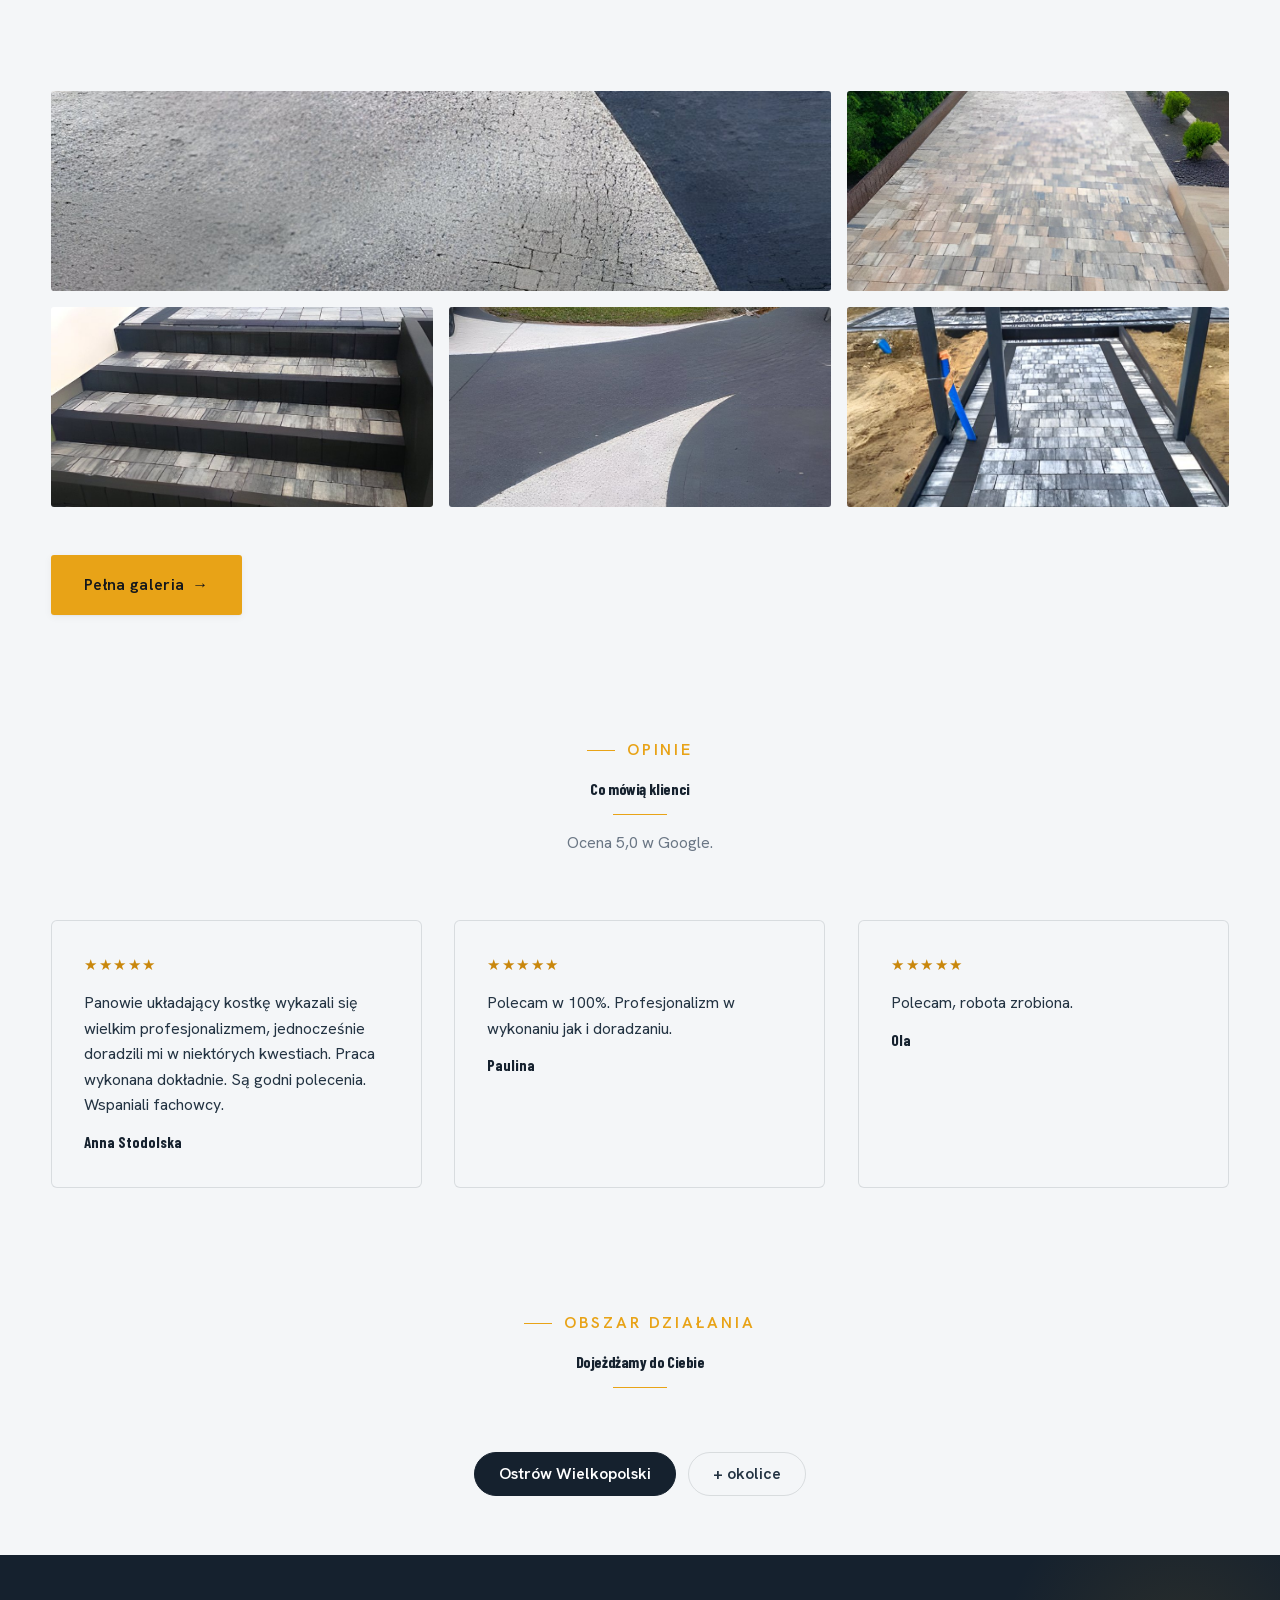
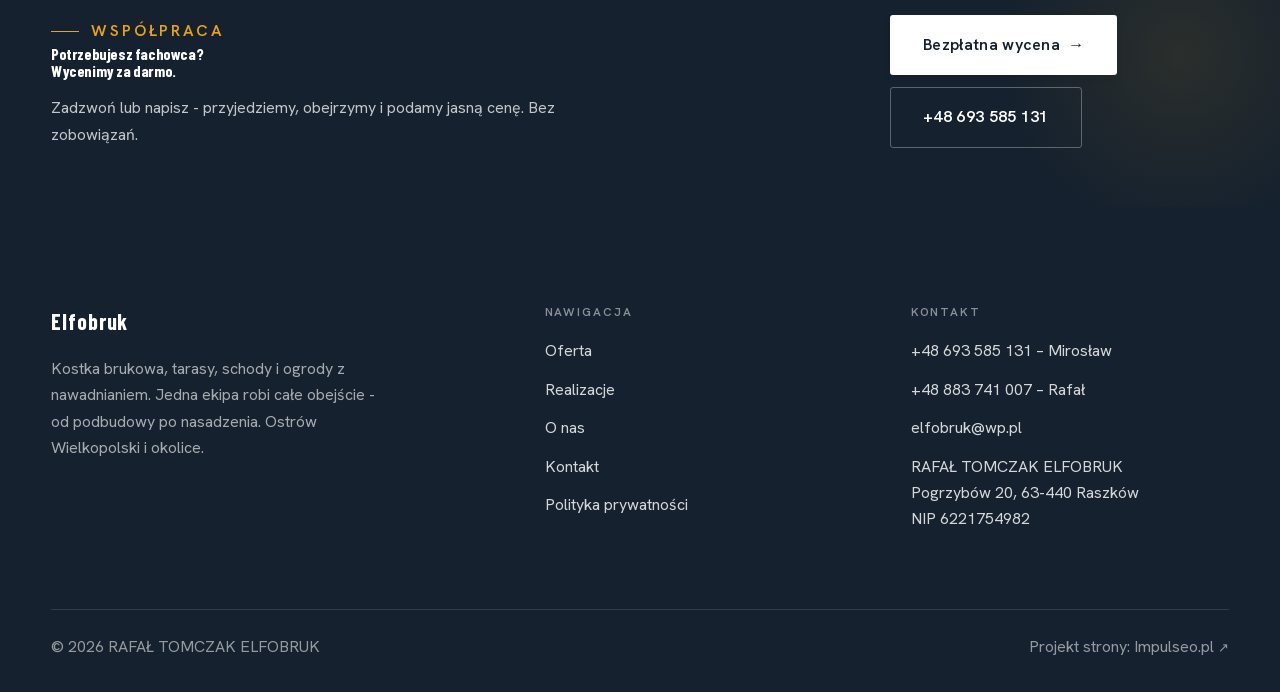
==== commit 8c0bd390: "Imiona przeniesione na prawo od numerów telefonów Co-Authored-By: Claude Opus 4.8 <noreply@anthropic" ====
--- a/index.html
+++ b/index.html
@@ -209,8 +209,8 @@
       </div>
       <div class="foot-col">
         <h4>Kontakt</h4>
-        <a href="tel:+48693585131">Mirosław – +48 693 585 131</a>
-        <a href="tel:+48883741007">Rafał – +48 883 741 007</a>
+        <a href="tel:+48693585131">+48 693 585 131 – Mirosław</a>
+        <a href="tel:+48883741007">+48 883 741 007 – Rafał</a>
         <a href="mailto:elfobruk@wp.pl">elfobruk@wp.pl</a>
         <p>RAFAŁ TOMCZAK ELFOBRUK<br>Pogrzybów 20, 63-440 Raszków<br>NIP 6221754982</p>
       </div>
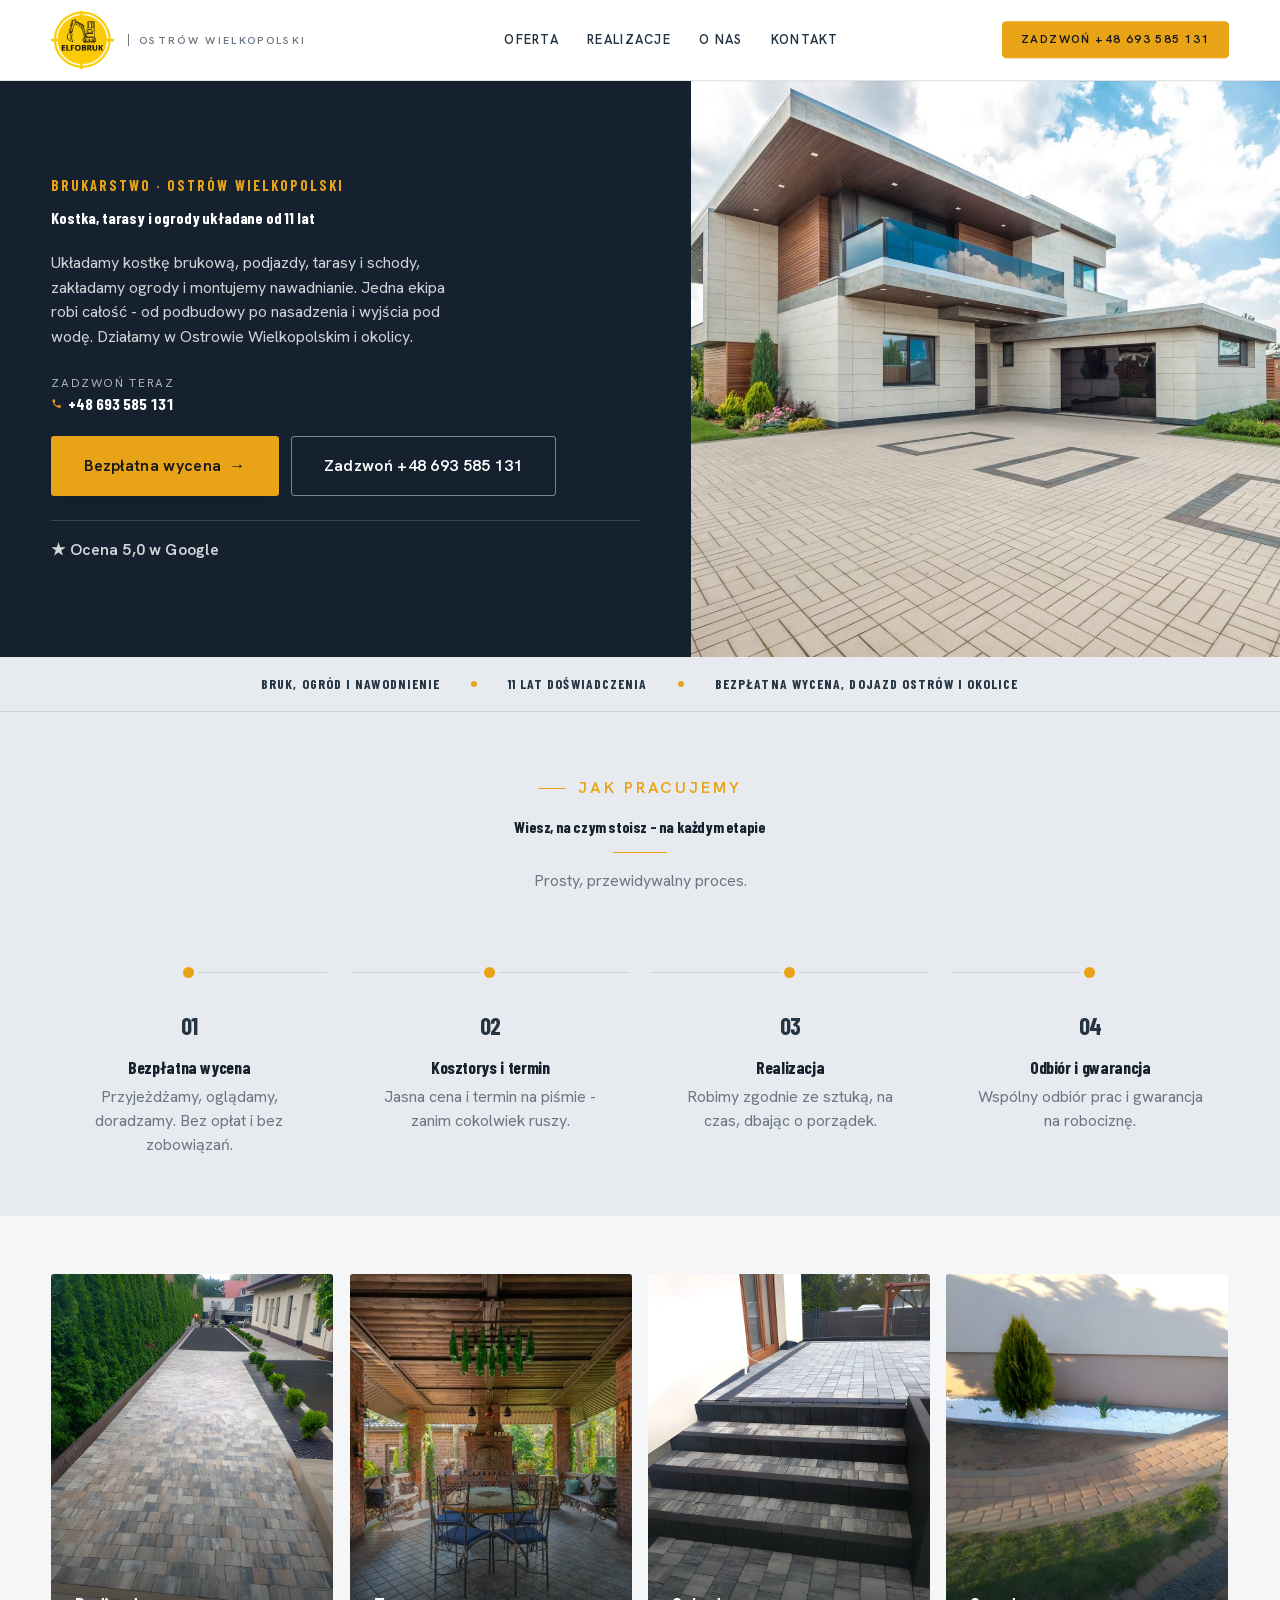
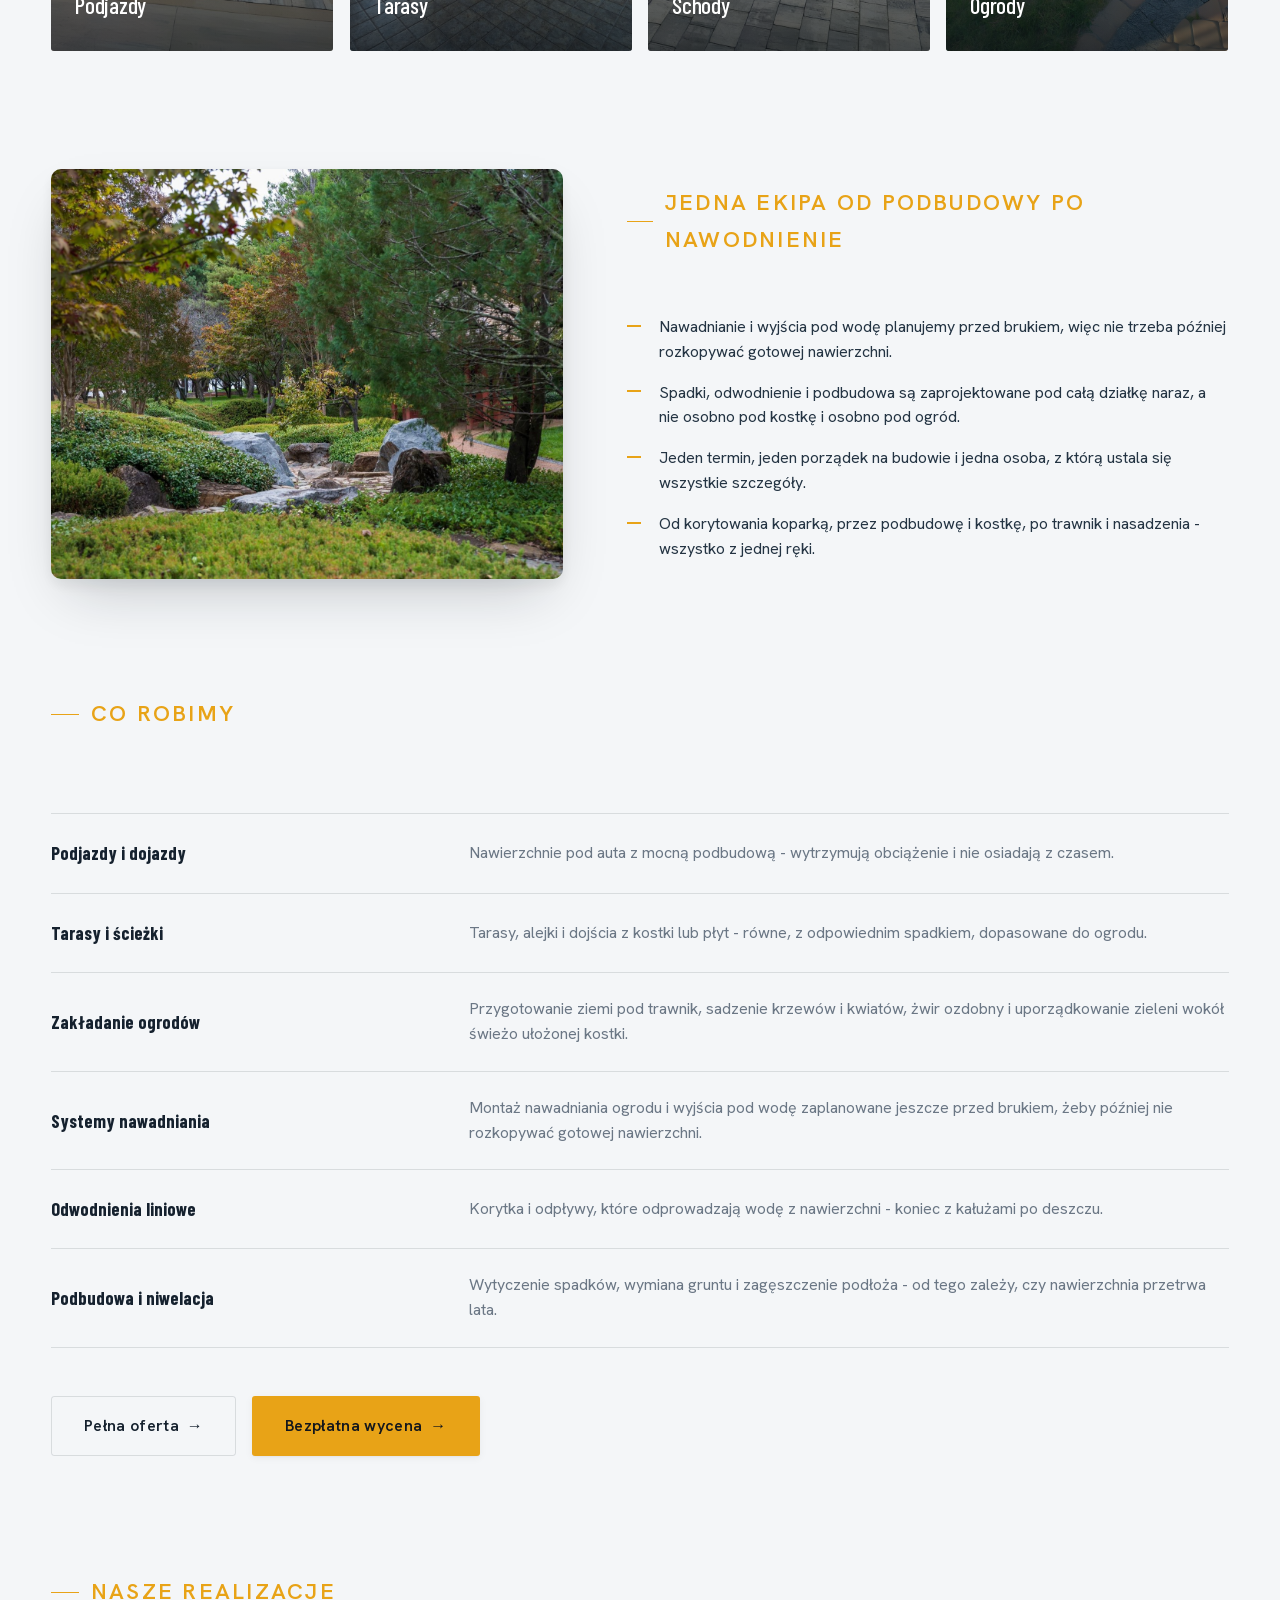
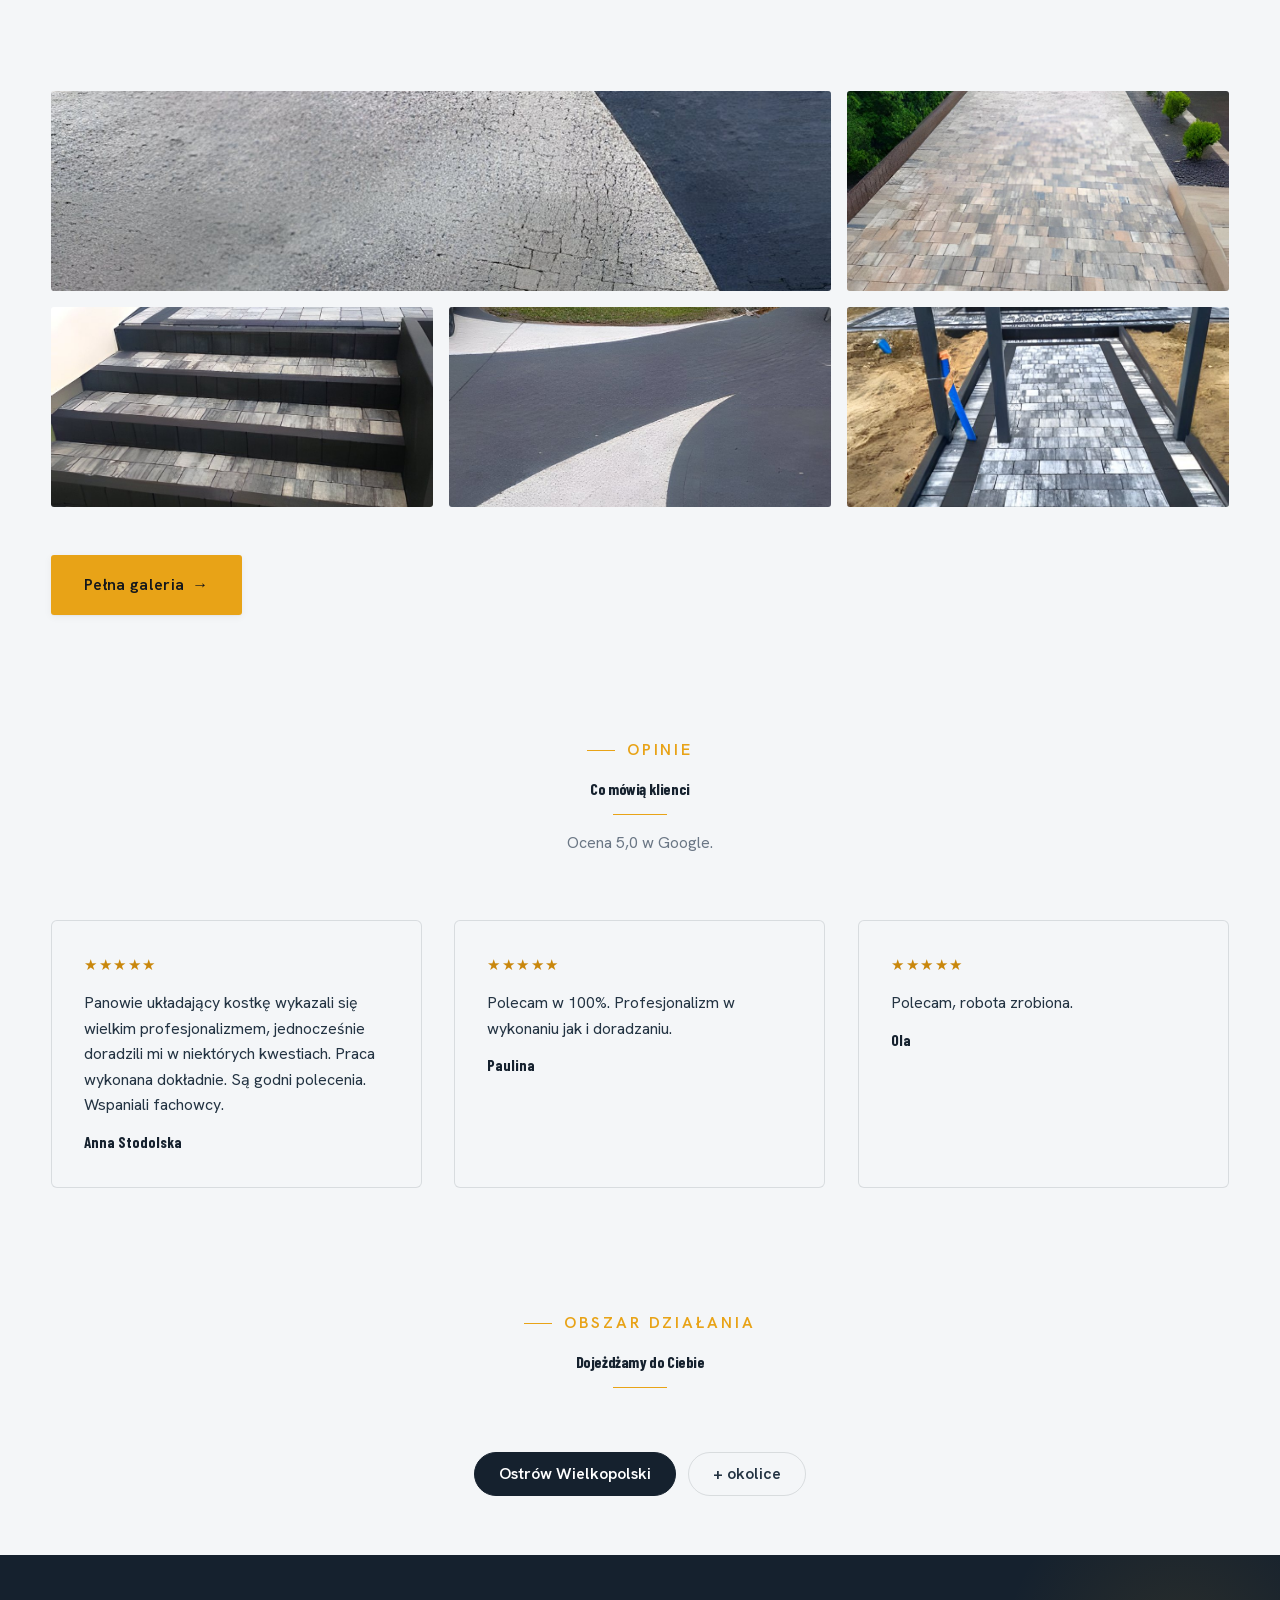
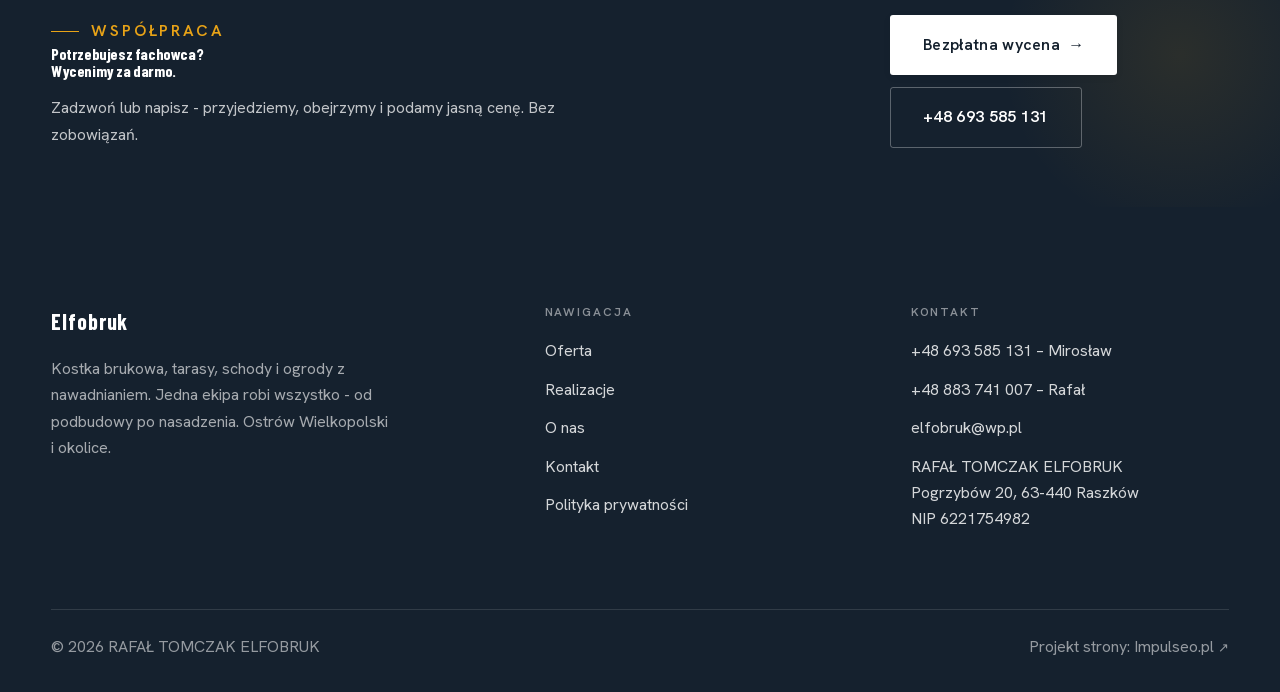
==== commit b94346a3: "Usunięcie słowa 'obejście' - przeredagowane teksty (footer, o-nas, oferta, alt) Co-Authored-By: Clau" ====
--- a/index.html
+++ b/index.html
@@ -100,7 +100,7 @@
 </section>
 <section class="komplet">
   <div class="wrap split">
-    <div class="split-art reveal"><img src="img/about.jpg" alt="Całe obejście - kostka i ogród w jednej realizacji" loading="lazy"></div>
+    <div class="split-art reveal"><img src="img/about.jpg" alt="Kostka i ogród w jednej realizacji" loading="lazy"></div>
     <div class="split-copy reveal">
       <span class="eyebrow eyebrow-lg">Jedna ekipa od podbudowy po nawodnienie</span>
       <ul class="komplet-list">
@@ -197,7 +197,7 @@
     <div class="foot-grid">
       <div class="foot-brand">
         <div class="name">Elfobruk</div>
-        <p>Kostka brukowa, tarasy, schody i ogrody z nawadnianiem. Jedna ekipa robi całe obejście - od podbudowy po nasadzenia. Ostrów Wielkopolski i okolice.</p>
+        <p>Kostka brukowa, tarasy, schody i ogrody z nawadnianiem. Jedna ekipa robi wszystko - od podbudowy po nasadzenia. Ostrów Wielkopolski i okolice.</p>
       </div>
       <div class="foot-col">
         <h4>Nawigacja</h4>
